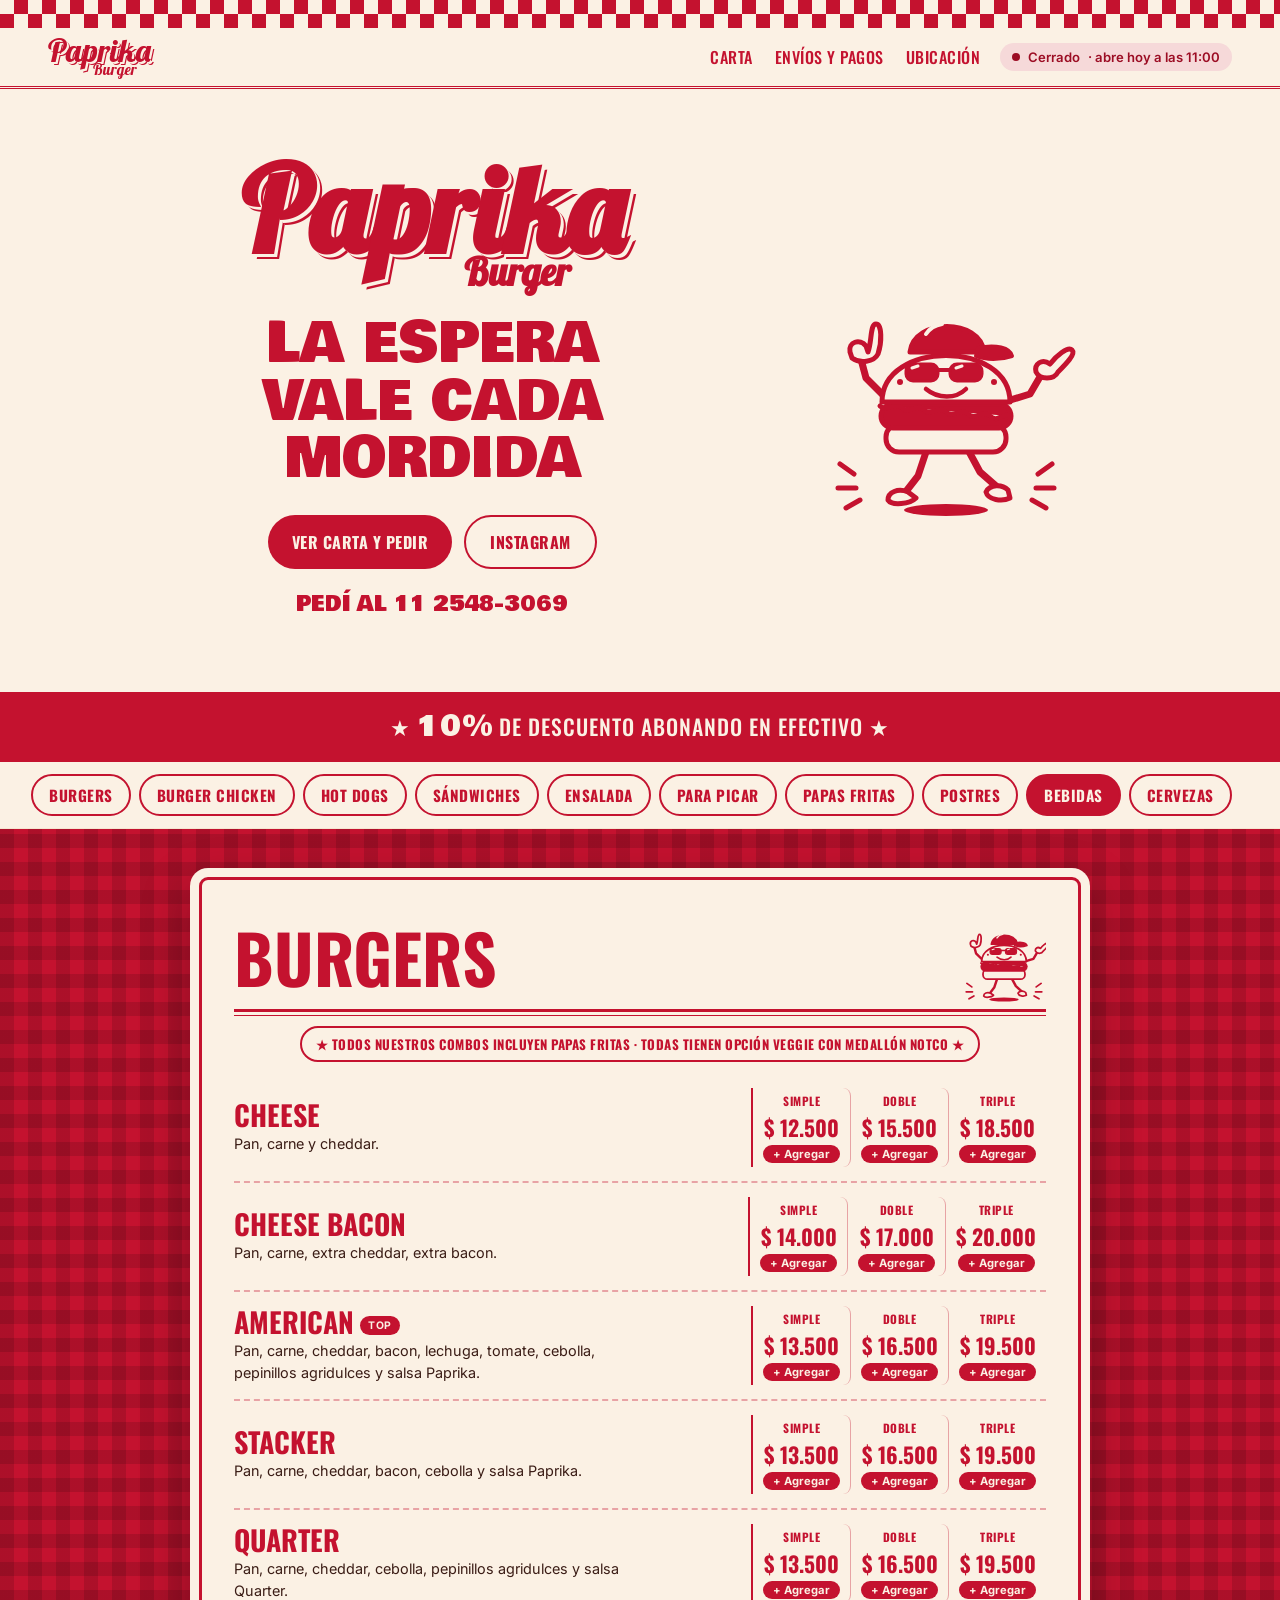
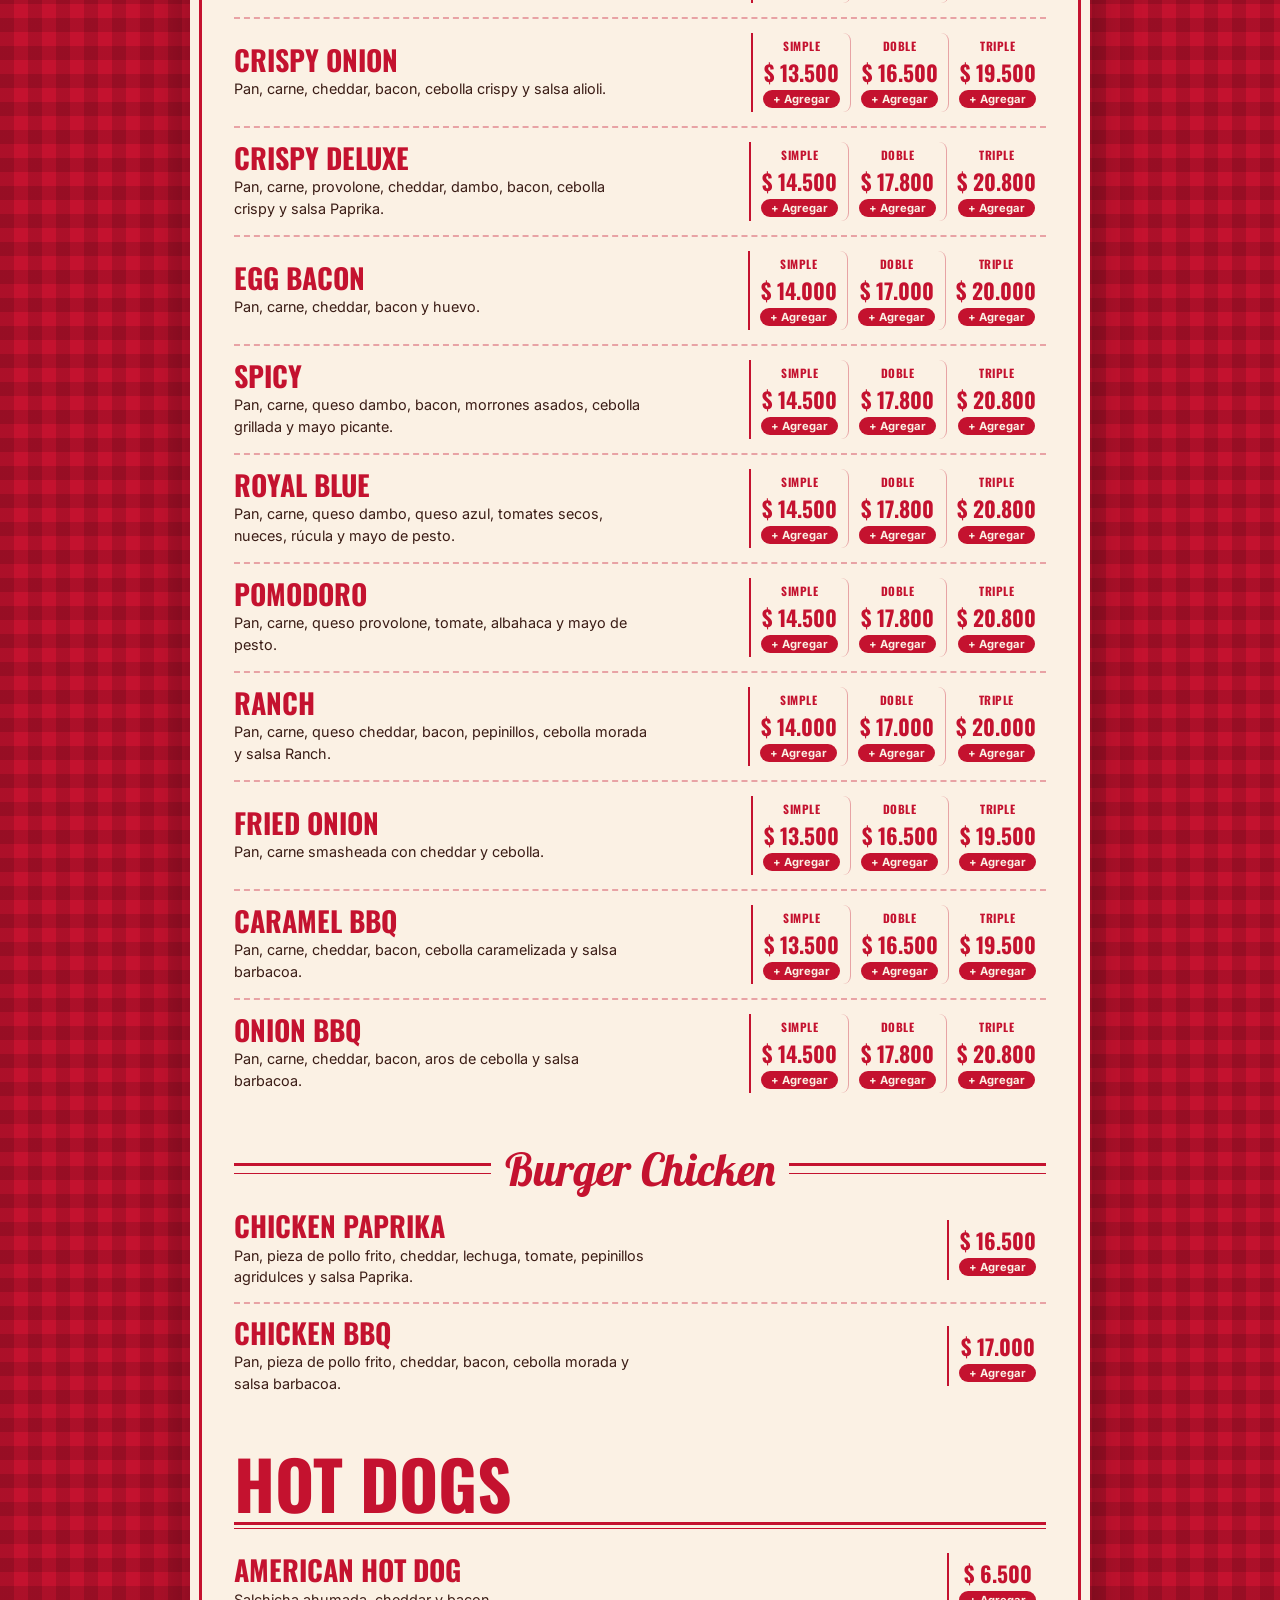
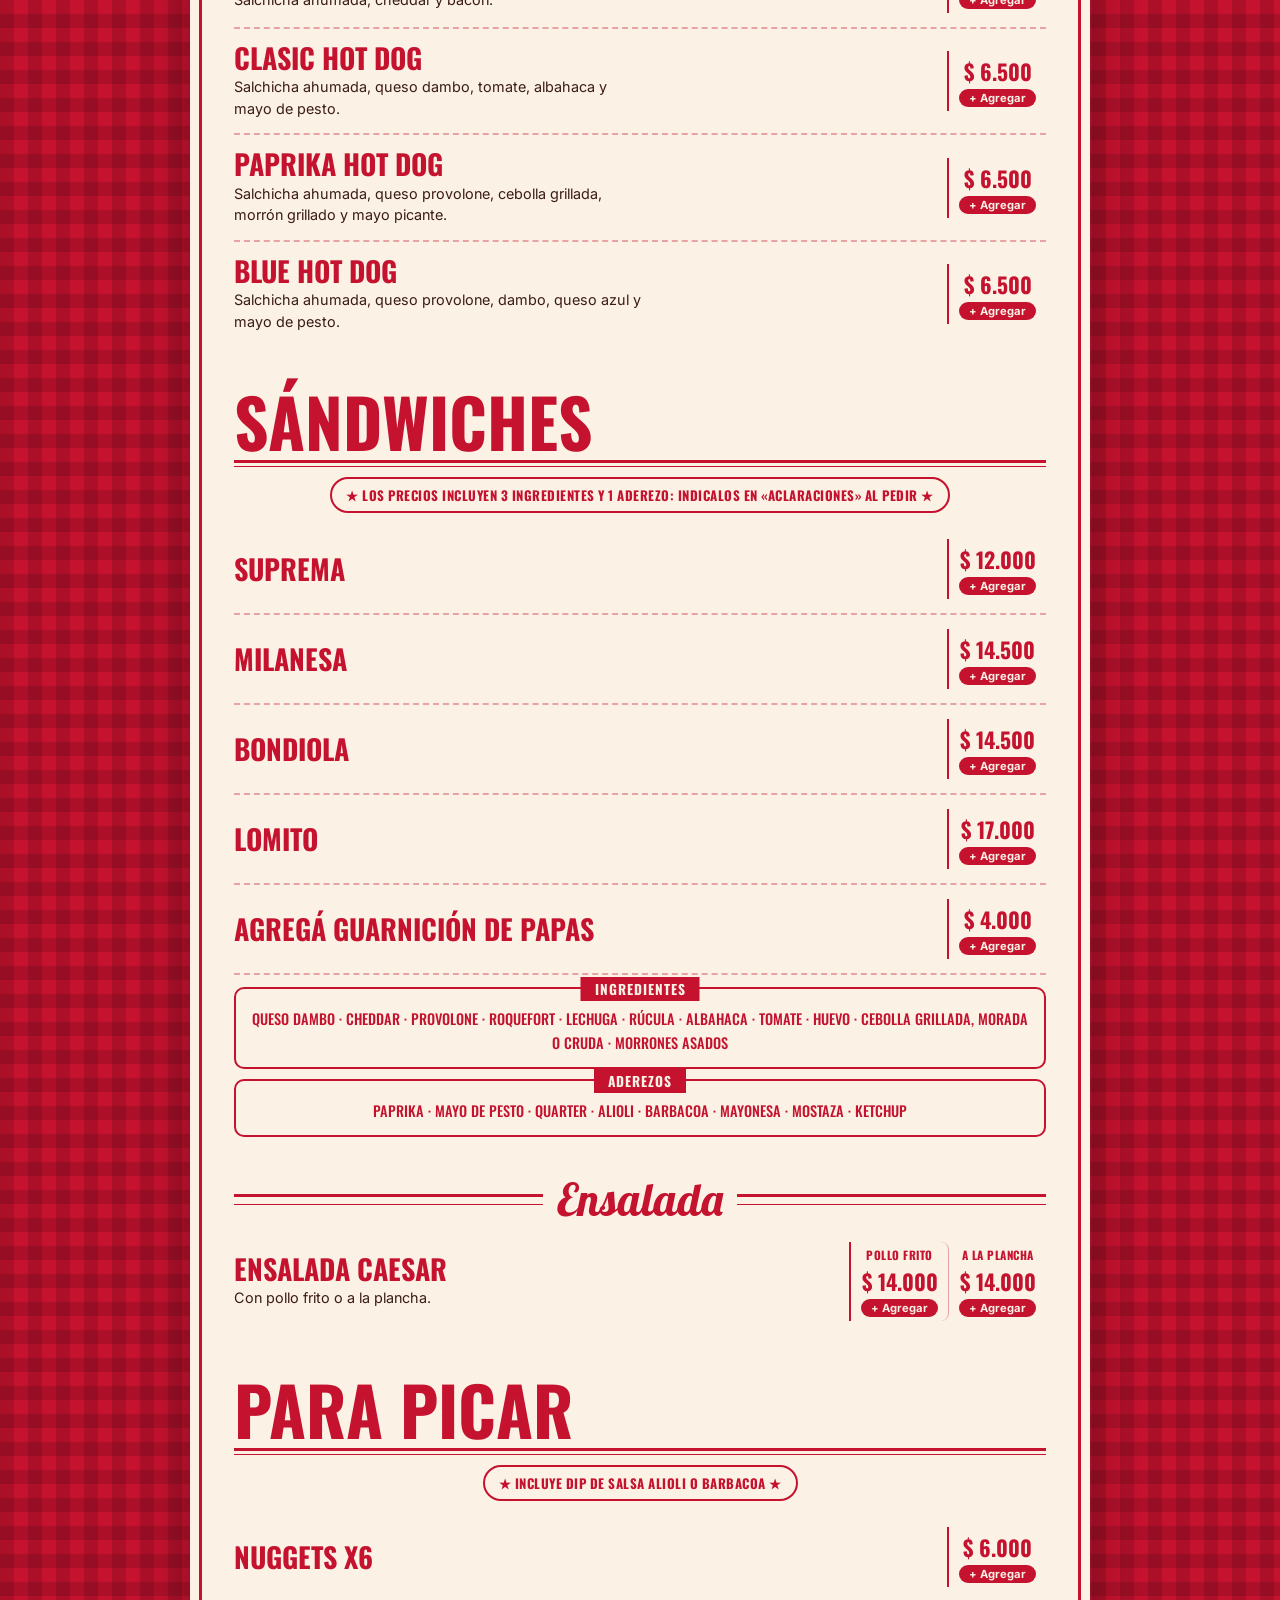
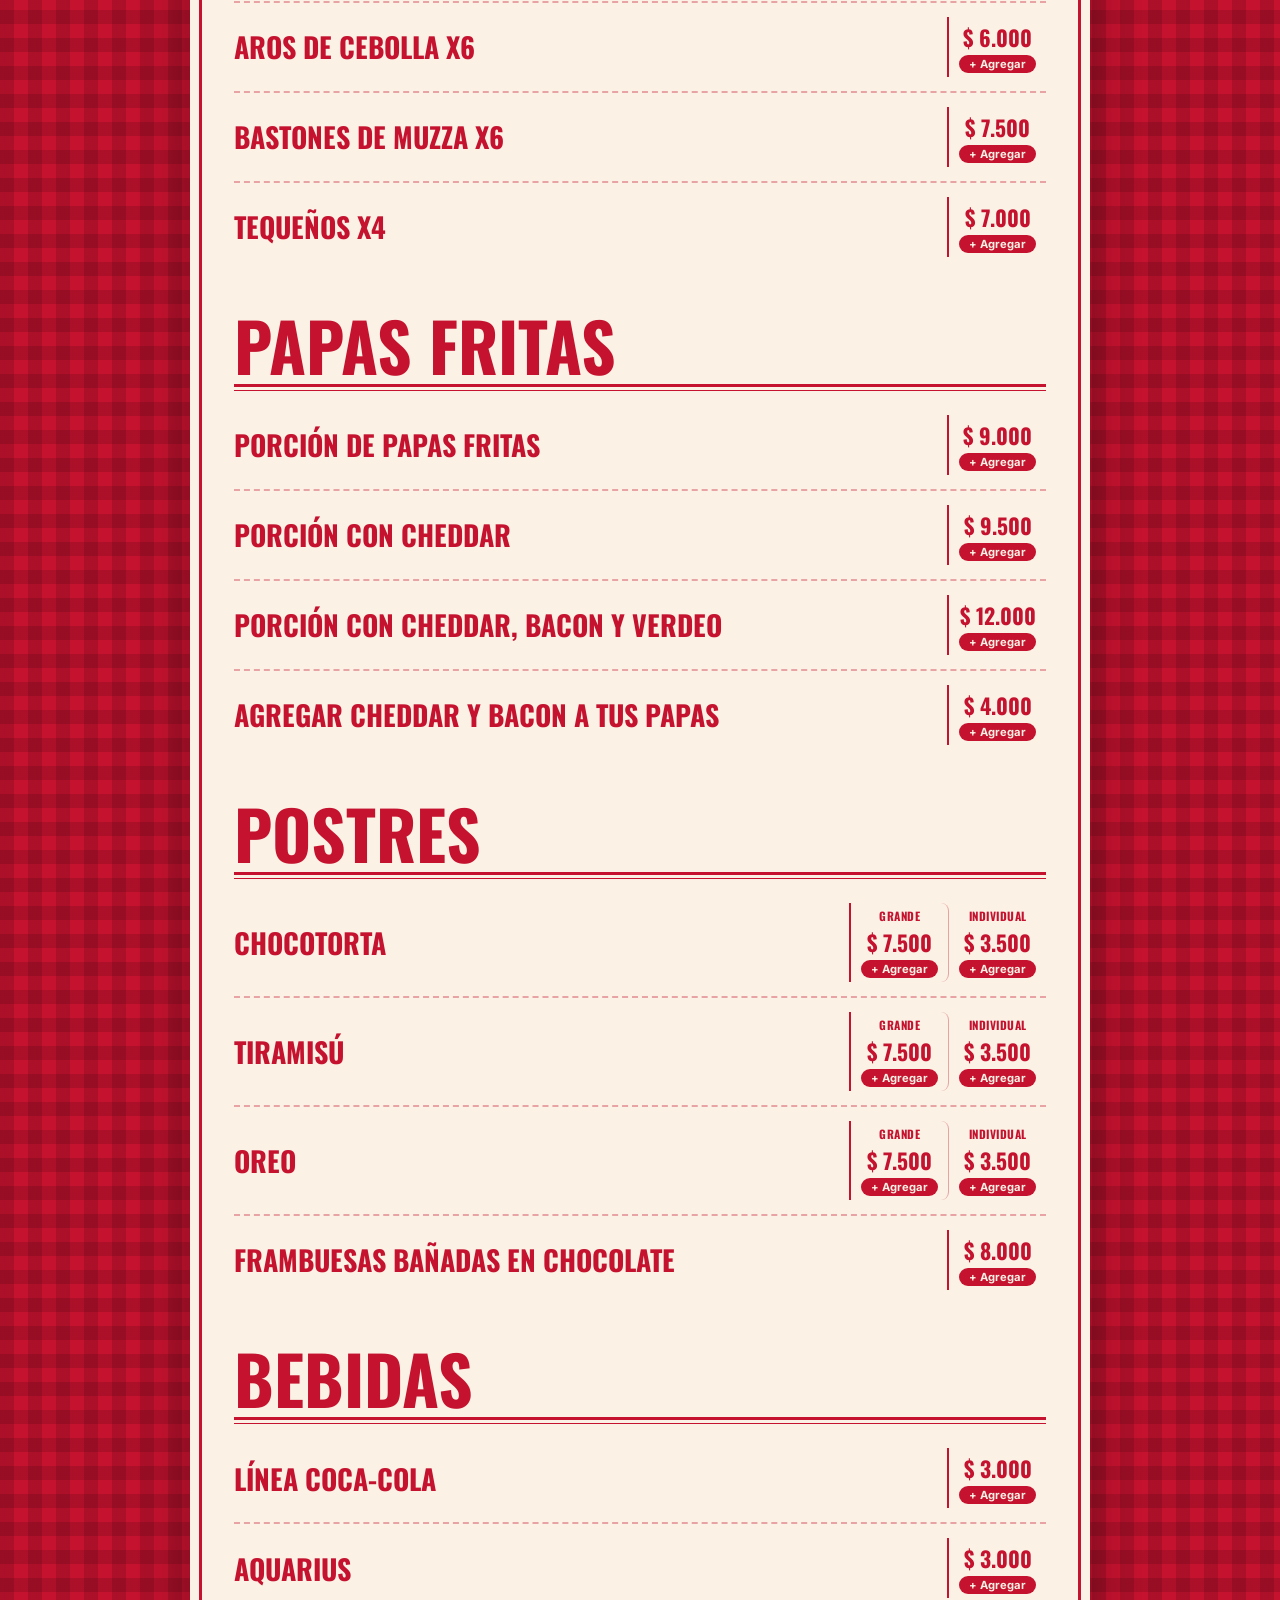
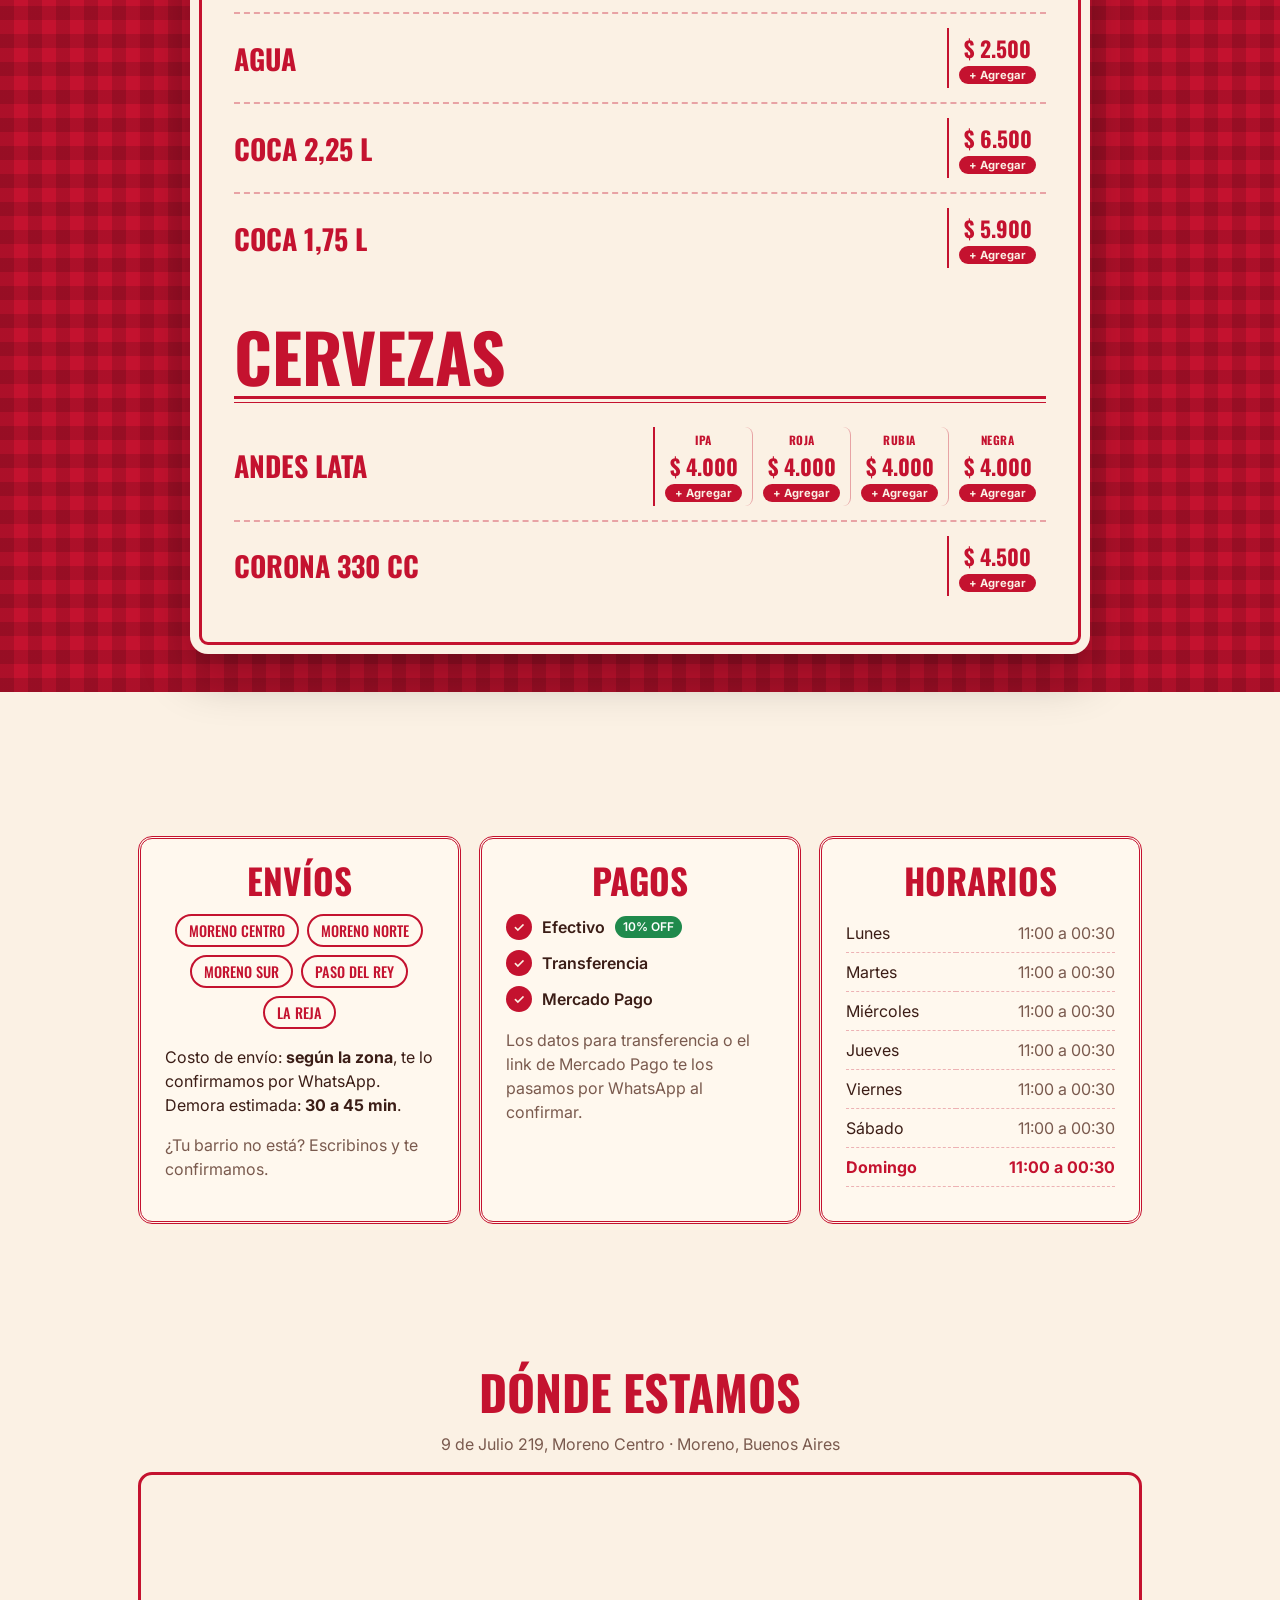
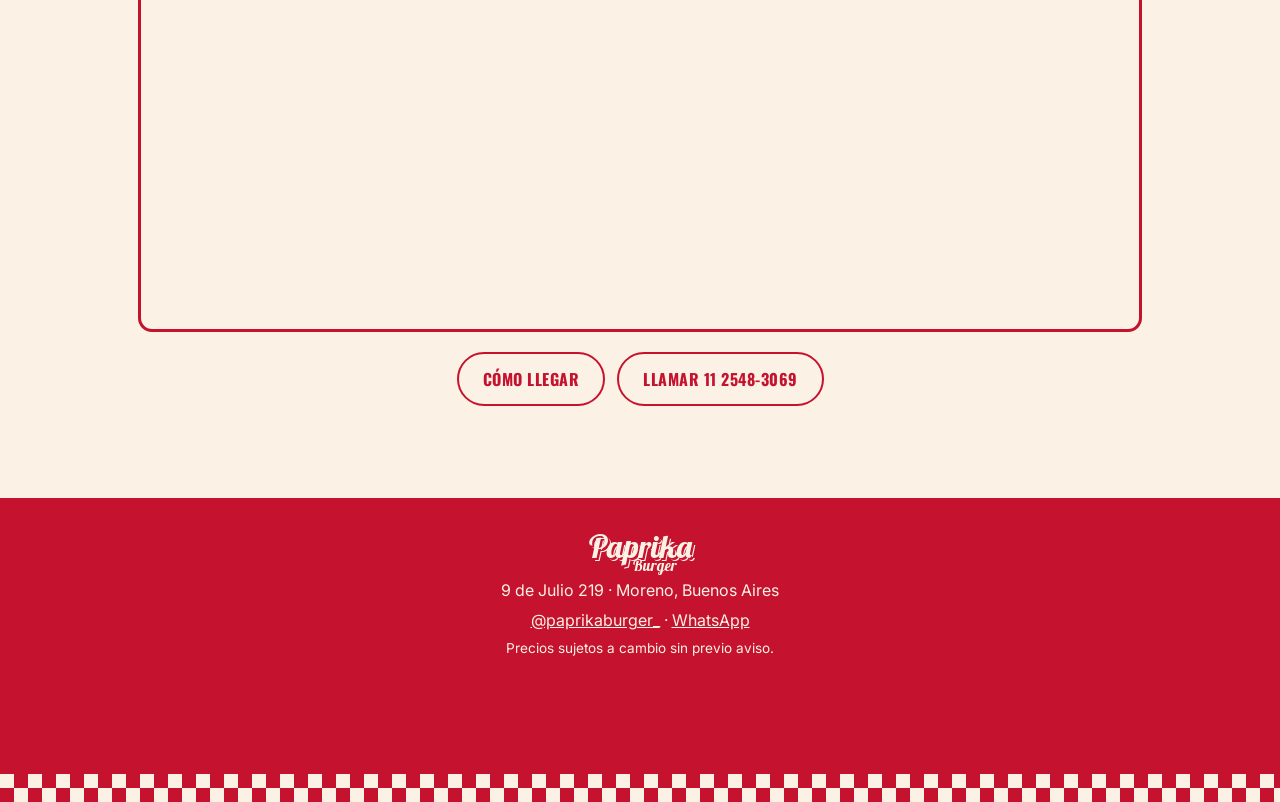
==== paprika-burger/index.html @ 0f2aa89c "Agregar web de Paprika Burger con carta, pedido por WhatsApp y SEO local Co-Authored-By: Claude Opus" ====
<!doctype html>
<html lang="es-AR">
<head>
  <meta charset="utf-8">
  <meta name="viewport" content="width=device-width, initial-scale=1">
  <title>Paprika Burger | Hamburguesería en Moreno · Delivery y Take Away</title>
  <meta name="description" content="Paprika Burger, hamburguesería en Moreno Centro (9 de Julio 219). Burgers simples, dobles y triples, hot dogs y sándwiches. Pedí online por WhatsApp con delivery. 10% off en efectivo.">
  <link rel="canonical" href="https://paprikaburger.com.ar/">
  <meta name="theme-color" content="#c4122f">
  <link rel="icon" href="favicon.svg" type="image/svg+xml">

  <meta name="geo.region" content="AR-B">
  <meta name="geo.placename" content="Moreno, Buenos Aires">

  <meta property="og:type" content="restaurant">
  <meta property="og:locale" content="es_AR">
  <meta property="og:title" content="Paprika Burger · Hamburguesería en Moreno">
  <meta property="og:description" content="La espera vale cada mordida. Pedí online y recibilo en tu casa.">
  <meta property="og:url" content="https://paprikaburger.com.ar/">
  <meta property="og:image" content="https://paprikaburger.com.ar/img/mascota.svg">

  <link rel="preconnect" href="https://fonts.googleapis.com">
  <link rel="preconnect" href="https://fonts.gstatic.com" crossorigin>
  <link href="https://fonts.googleapis.com/css2?family=Bowlby+One&family=Inter:wght@400;500;600;700&family=Lobster&family=Oswald:wght@500;700&display=swap" rel="stylesheet">
  <link rel="stylesheet" href="styles.css">
</head>
<body>
  <div class="checker" aria-hidden="true"></div>

  <header class="topbar">
    <a href="#inicio" class="logo logo-sm" aria-label="Paprika Burger, inicio">
      <span class="logo-main">Paprika</span><span class="logo-sub">Burger</span>
    </a>
    <nav class="nav" aria-label="Principal">
      <a href="#menu">Carta</a>
      <a href="#envios">Envíos y pagos</a>
      <a href="#ubicacion">Ubicación</a>
    </nav>
    <span class="status" id="status-top" role="status"></span>
  </header>

  <main>
    <section class="hero" id="inicio">
      <div class="hero-text">
        <h1 class="logo logo-xl"><span class="logo-main">Paprika</span><span class="logo-sub">Burger</span></h1>
        <p class="tagline">La espera<br>vale cada<br>mordida</p>
        <div class="hero-cta">
          <a href="#menu" class="btn btn-red">Ver carta y pedir</a>
          <a id="ig-hero" class="btn btn-line" target="_blank" rel="noopener">Instagram</a>
        </div>
        <p class="hero-phone">Pedí al <a id="tel-hero"></a></p>
      </div>
      <div class="hero-art">
        <img src="img/mascota.svg" alt="Mascota de Paprika Burger: una hamburguesa con gorra y anteojos de sol" width="240" height="260">
      </div>
    </section>

    <div class="promo" id="promo">
      <span>★</span> <strong id="promo-pct"></strong> de descuento abonando en efectivo <span>★</span>
    </div>

    <section class="section" id="menu" aria-labelledby="menu-title">
      <h2 id="menu-title" class="sr-only">Carta</h2>
      <div class="tabs" id="tabs" role="tablist"></div>
      <div class="board">
        <div id="menu-list"></div>
      </div>
    </section>

    <section class="section" id="galeria" aria-labelledby="galeria-title" hidden>
      <h2 id="galeria-title" class="title">Nuestras burgers</h2>
      <div class="gallery" id="gallery"></div>
    </section>

    <section class="section info-grid" id="envios" aria-labelledby="envios-title">
      <div class="card">
        <h2 id="envios-title" class="title">Envíos</h2>
        <ul class="chips" id="zonas"></ul>
        <p id="envio-costo"></p>
        <p class="muted">¿Tu barrio no está? Escribinos y te confirmamos.</p>
      </div>
      <div class="card">
        <h2 class="title">Pagos</h2>
        <ul class="pay" id="pagos"></ul>
        <p class="muted">Los datos para transferencia o el link de Mercado Pago te los pasamos por WhatsApp al confirmar.</p>
      </div>
      <div class="card">
        <h2 class="title">Horarios</h2>
        <table class="hours" id="horarios"></table>
      </div>
    </section>

    <section class="section" id="ubicacion" aria-labelledby="ubic-title">
      <h2 id="ubic-title" class="title">Dónde estamos</h2>
      <p class="muted center" id="direccion-texto"></p>
      <div class="map-wrap">
        <iframe id="mapa" title="Mapa de Paprika Burger" loading="lazy" referrerpolicy="no-referrer-when-downgrade"></iframe>
      </div>
      <div class="hero-cta center">
        <a id="como-llegar" class="btn btn-line" target="_blank" rel="noopener">Cómo llegar</a>
        <a id="llamar" class="btn btn-line"></a>
      </div>
    </section>
  </main>

  <footer class="footer">
    <div class="logo logo-sm"><span class="logo-main">Paprika</span><span class="logo-sub">Burger</span></div>
    <p id="footer-dir"></p>
    <p><a id="ig-footer" target="_blank" rel="noopener"></a> · <a id="wa-footer" target="_blank" rel="noopener">WhatsApp</a></p>
    <p class="small">Precios sujetos a cambio sin previo aviso.</p>
  </footer>
  <div class="checker" aria-hidden="true"></div>

  <!-- Botón flotante del carrito -->
  <button class="cart-fab" id="cart-fab" aria-controls="cart" aria-expanded="false" hidden>
    <span class="cart-count" id="cart-count">0</span>
    Ver pedido · <span id="cart-fab-total"></span>
  </button>

  <!-- Panel del carrito -->
  <div class="overlay" id="overlay" hidden></div>
  <aside class="cart" id="cart" aria-label="Tu pedido" aria-hidden="true">
    <div class="cart-head">
      <h2 class="title">Tu pedido</h2>
      <button class="icon-btn" id="cart-close" aria-label="Cerrar">✕</button>
    </div>
    <div class="cart-body">
      <ul class="cart-items" id="cart-items"></ul>
      <p class="muted empty" id="cart-empty">Todavía no agregaste nada.</p>

      <form id="checkout" class="checkout" novalidate>
        <fieldset class="seg">
          <legend>Entrega</legend>
          <label><input type="radio" name="entrega" value="envio" checked> Envío a domicilio</label>
          <label><input type="radio" name="entrega" value="retiro"> Retiro en el local</label>
        </fieldset>

        <label>Tu nombre
          <input name="nombre" autocomplete="name" required>
        </label>
        <label class="only-envio">Dirección
          <input name="direccion" autocomplete="street-address" placeholder="Calle, número, entre calles">
        </label>
        <label class="only-envio">Barrio
          <select name="barrio" id="barrio"></select>
        </label>
        <label>Forma de pago
          <select name="pago" id="pago"></select>
        </label>
        <label class="only-efectivo">¿Con cuánto abonás?
          <input name="vuelto" inputmode="numeric" placeholder="Ej: 20000">
        </label>
        <label>Aclaraciones
          <textarea name="notas" rows="3" placeholder="Ingredientes del sándwich, opción veggie NotCo, sin cebolla, etc."></textarea>
        </label>
      </form>
    </div>
    <div class="cart-foot">
      <div class="totals" id="totals"></div>
      <p class="warn" id="closed-warn" hidden>Ahora estamos cerrados: tomamos tu pedido para cuando abramos.</p>
      <button class="btn btn-wa" id="send" type="submit" form="checkout">Enviar pedido por WhatsApp</button>
    </div>
  </aside>

  <script src="data.js"></script>
  <script src="app.js"></script>
</body>
</html>
---- paprika-burger/styles.css ----
:root {
  --cream: #fbf1e4;
  --cream-2: #f5e6d1;
  --red: #c4122f;
  --red-dark: #9c0d24;
  --ink: #3b1d16;
  --muted: #7a5a4e;
  --green: #1f8a4c;
  --wa: #25d366;
  --radius: 14px;
}

* { box-sizing: border-box; }
html { scroll-behavior: smooth; scroll-padding-top: 130px; }
body {
  margin: 0;
  background: var(--cream);
  color: var(--ink);
  font: 16px/1.5 Inter, system-ui, -apple-system, Segoe UI, Roboto, sans-serif;
  -webkit-font-smoothing: antialiased;
}
img { max-width: 100%; display: block; }
a { color: inherit; }
.muted { color: var(--muted); }
.small { font-size: .85rem; }
.center { text-align: center; justify-content: center; }
.sr-only { position: absolute; width: 1px; height: 1px; overflow: hidden; clip: rect(0 0 0 0); white-space: nowrap; }

/* ---------- Marca ---------- */
.checker {
  height: 28px;
  background: repeating-conic-gradient(var(--red) 0 25%, var(--cream) 0 50%) 0 0 / 28px 28px;
}
.logo { display: inline-flex; flex-direction: column; align-items: center; text-decoration: none; line-height: .8; margin: 0; }
.logo-main {
  font-family: Lobster, cursive; color: var(--red);
  text-shadow: 3px 3px 0 var(--cream), 5px 5px 0 var(--red);
}
.logo-sub { font-family: Lobster, cursive; color: var(--red); align-self: flex-end; margin-right: 14%; }
.logo-sm .logo-main { font-size: 2rem; text-shadow: 2px 2px 0 var(--cream), 3px 3px 0 var(--red); }
.logo-sm .logo-sub { font-size: .95rem; }
.logo-xl .logo-main { font-size: clamp(4rem, 13vw, 7.5rem); }
.logo-xl .logo-sub { font-size: clamp(1.5rem, 4vw, 2.4rem); }

.title {
  font-family: Oswald, Impact, sans-serif; font-weight: 700; text-transform: uppercase;
  color: var(--red); font-size: clamp(2.2rem, 5vw, 3rem); line-height: 1; margin: 0 0 16px; text-align: center;
}

/* ---------- Topbar ---------- */
.topbar {
  position: sticky; top: 0; z-index: 30;
  display: flex; align-items: center; gap: 20px;
  padding: 10px clamp(16px, 4vw, 48px);
  background: rgba(251, 241, 228, .94); backdrop-filter: blur(8px);
  border-bottom: 3px double var(--red);
}
.nav { display: flex; gap: 22px; margin-left: auto; }
.nav a { text-decoration: none; font-family: Oswald, sans-serif; font-weight: 500; text-transform: uppercase; letter-spacing: .5px; color: var(--red); }
.nav a:hover { color: var(--red-dark); text-decoration: underline; }

.status {
  display: inline-flex; align-items: center; gap: 8px;
  padding: 6px 12px; border-radius: 999px; white-space: nowrap;
  font: 600 .82rem Inter, sans-serif; background: #f6d9d9; color: var(--red-dark);
}
.status::before { content: ""; width: 8px; height: 8px; border-radius: 50%; background: currentColor; }
.status.open { background: #d8f0df; color: var(--green); }
.status.open::before { animation: pulse 1.6s infinite; }
@keyframes pulse { 50% { opacity: .3; } }

@media (max-width: 760px) {
  .nav { display: none; }
  .status { margin-left: auto; }
  .status-extra { display: none; }
}

/* ---------- Hero ---------- */
.hero {
  display: grid; grid-template-columns: 1.2fr .8fr; align-items: center; gap: 24px;
  max-width: 1100px; margin: 0 auto;
  padding: clamp(32px, 6vw, 72px) clamp(16px, 4vw, 48px);
}
.hero-text { text-align: center; }
.tagline {
  font-family: "Bowlby One", Impact, sans-serif; color: var(--red); text-transform: uppercase;
  font-size: clamp(2rem, 6vw, 3.4rem); line-height: 1.05; margin: 28px 0;
}
.hero-cta { display: flex; flex-wrap: wrap; gap: 12px; justify-content: center; margin: 20px 0; }
.hero-phone { font-family: "Bowlby One", sans-serif; color: var(--red); text-transform: uppercase; font-size: 1.3rem; margin: 0; }
.hero-phone a { text-decoration: none; white-space: nowrap; }
.hero-art img { width: 100%; max-width: 340px; margin: auto; animation: bounce 2.4s ease-in-out infinite; }
@keyframes bounce { 50% { transform: translateY(-10px) rotate(-2deg); } }

@media (max-width: 760px) {
  .hero { grid-template-columns: 1fr; }
  .hero-art img { max-width: 200px; }
}

.promo {
  background: var(--red); color: var(--cream); text-align: center;
  font-family: Oswald, sans-serif; font-weight: 500; text-transform: uppercase; letter-spacing: 1px;
  font-size: clamp(1rem, 2.6vw, 1.35rem); padding: 14px 16px;
}
.promo strong { font-family: "Bowlby One", sans-serif; font-weight: 400; font-size: 1.3em; }

/* ---------- Botones ---------- */
.btn {
  display: inline-flex; align-items: center; justify-content: center; gap: 8px;
  padding: 13px 24px; border-radius: 999px; border: 0; cursor: pointer;
  font: 700 1rem Oswald, sans-serif; text-transform: uppercase; letter-spacing: .5px; text-decoration: none;
  transition: transform .15s, background .15s;
}
.btn:active { transform: scale(.97); }
.btn-red { background: var(--red); color: var(--cream); }
.btn-red:hover { background: var(--red-dark); }
.btn-line { background: transparent; color: var(--red); border: 2px solid var(--red); }
.btn-line:hover { background: var(--red); color: var(--cream); }
.btn-wa { background: var(--wa); color: #053d1d; width: 100%; }
.btn-wa:disabled { opacity: .5; cursor: not-allowed; }

/* ---------- Secciones ---------- */
.section { padding: clamp(36px, 6vw, 72px) clamp(16px, 4vw, 48px); max-width: 1100px; margin: 0 auto; }

/* ---------- Carta ---------- */
#menu { padding-top: 0; max-width: none; padding-left: 0; padding-right: 0; }
.tabs {
  position: sticky; top: 58px; z-index: 20;
  display: flex; gap: 8px; overflow-x: auto; padding: 12px clamp(16px, 4vw, 48px);
  background: var(--cream); border-bottom: 1px solid var(--cream-2); scrollbar-width: none;
}
.tabs::-webkit-scrollbar { display: none; }
.tab {
  flex: none; padding: 8px 16px; border-radius: 999px; border: 2px solid var(--red);
  background: transparent; color: var(--red); cursor: pointer;
  font: 700 .95rem Oswald, sans-serif; text-transform: uppercase; letter-spacing: .5px;
}
.tab[aria-selected="true"] { background: var(--red); color: var(--cream); }

/* Tablero con fondo a cuadros como las historias de Instagram */
.board {
  padding: clamp(14px, 3vw, 40px);
  background:
    repeating-linear-gradient(0deg, rgba(0, 0, 0, .12) 0 14px, transparent 14px 28px),
    repeating-linear-gradient(90deg, rgba(0, 0, 0, .12) 0 14px, transparent 14px 28px),
    var(--red);
}
#menu-list {
  max-width: 900px; margin: 0 auto; background: var(--cream);
  border-radius: 18px; padding: clamp(18px, 4vw, 44px);
  outline: 3px solid var(--red); outline-offset: -12px;
  box-shadow: 0 20px 50px rgba(0, 0, 0, .3);
}

.cat { margin-bottom: 40px; }
.cat:last-child { margin-bottom: 0; }
.cat-head { display: flex; align-items: center; gap: 14px; margin-bottom: 6px; }
.cat-head h3 {
  margin: 0; font-family: Oswald, Impact, sans-serif; font-weight: 700; text-transform: uppercase;
  color: var(--red); font-size: clamp(2.6rem, 8vw, 4.2rem); line-height: 1;
}
.cat-head img { width: 84px; margin-left: auto; }
.cat-head::after { content: none; }
.rule { height: 7px; border-top: 3px solid var(--red); border-bottom: 1.5px solid var(--red); margin-bottom: 10px; }

.cat.script .cat-head { justify-content: center; }
.cat.script .cat-head h3 {
  font-family: Lobster, cursive; font-weight: 400; text-transform: none; font-size: clamp(2rem, 6vw, 2.8rem);
  display: flex; align-items: center; gap: 14px; width: 100%;
}
.cat.script .cat-head h3::before, .cat.script .cat-head h3::after {
  content: ""; flex: 1; height: 7px; border-top: 3px solid var(--red); border-bottom: 1.5px solid var(--red);
}
.cat.script .rule { display: none; }

.cat-note {
  text-align: center; font: 700 .82rem Oswald, sans-serif; text-transform: uppercase; letter-spacing: .5px;
  color: var(--red); border: 2px solid var(--red); border-radius: 999px; padding: 6px 14px; margin: 6px auto 12px; width: fit-content; max-width: 100%;
}
.cat-info { display: grid; gap: 10px; margin: 12px 0 4px; }
.cat-info div { border: 2px solid var(--red); border-radius: 10px; padding: 18px 14px 12px; text-align: center; position: relative; }
.cat-info b {
  position: absolute; top: -12px; left: 50%; transform: translateX(-50%);
  background: var(--red); color: var(--cream); padding: 2px 14px; white-space: nowrap;
  font: 700 .85rem Oswald, sans-serif; text-transform: uppercase; letter-spacing: 1px;
}
.cat-info span { font: 500 .9rem Oswald, sans-serif; text-transform: uppercase; color: var(--red); }

.row {
  display: grid; grid-template-columns: 1fr auto; gap: 8px 18px; align-items: center;
  padding: 14px 0; border-bottom: 2px dashed rgba(196, 18, 47, .35);
}
.row:last-child { border-bottom: 0; }
.row-photo { grid-row: span 2; width: 76px; height: 76px; border-radius: 12px; object-fit: cover; }
.row.has-photo { grid-template-columns: auto 1fr auto; }
.row h4 {
  margin: 0; font-family: Oswald, Impact, sans-serif; font-weight: 700; text-transform: uppercase;
  color: var(--red); font-size: clamp(1.35rem, 3.6vw, 1.75rem); line-height: 1.05;
}
.row h4 .tag { font: 700 .65rem Inter, sans-serif; background: var(--red); color: var(--cream); padding: 3px 8px; border-radius: 999px; vertical-align: middle; margin-left: 6px; letter-spacing: .5px; }
.row p { margin: 4px 0 0; font-size: .9rem; color: var(--ink); max-width: 46ch; }
.prices { display: flex; border-left: 2px solid var(--red); }
.price {
  display: flex; flex-direction: column; align-items: center; gap: 2px; min-width: 92px;
  padding: 4px 10px; border: 0; border-right: 1.5px solid rgba(196, 18, 47, .35); background: none; cursor: pointer;
  color: var(--red); position: relative; border-radius: 8px; transition: background .15s;
}
.price:last-child { border-right: 0; }
.price:hover { background: rgba(196, 18, 47, .08); }
.price small { font: 700 .72rem Oswald, sans-serif; text-transform: uppercase; letter-spacing: .5px; }
.price strong { font: 700 1.35rem Oswald, sans-serif; }
.price .add { font: 700 .7rem Inter, sans-serif; background: var(--red); color: var(--cream); border-radius: 999px; padding: 2px 10px; }
.price .in { position: absolute; top: -6px; right: 2px; background: var(--green); color: #fff; font: 700 .72rem Inter, sans-serif; min-width: 20px; height: 20px; border-radius: 999px; display: grid; place-items: center; padding: 0 5px; }

@media (max-width: 620px) {
  .row, .row.has-photo { grid-template-columns: 1fr; }
  .row-photo { display: none; }
  .prices { border-left: 0; border-top: 1.5px solid rgba(196, 18, 47, .35); padding-top: 8px; }
  .price { flex: 1; min-width: 0; }
  .cat-head img { width: 64px; }
}

/* ---------- Galería ---------- */
.gallery { display: grid; grid-template-columns: repeat(auto-fill, minmax(220px, 1fr)); gap: 12px; }
.gallery img { width: 100%; aspect-ratio: 1; object-fit: cover; border-radius: var(--radius); border: 3px solid var(--red); }

/* ---------- Info ---------- */
.info-grid { display: grid; grid-template-columns: repeat(auto-fit, minmax(280px, 1fr)); gap: 18px; }
.card { background: #fff8ee; border: 3px double var(--red); border-radius: var(--radius); padding: 24px; }
.card .title { font-size: 2.2rem; }
.chips { list-style: none; padding: 0; margin: 0 0 14px; display: flex; flex-wrap: wrap; gap: 8px; justify-content: center; }
.chips li { border: 2px solid var(--red); color: var(--red); padding: 4px 12px; border-radius: 999px; font: 500 .9rem Oswald, sans-serif; text-transform: uppercase; }
.pay { list-style: none; padding: 0; margin: 0 0 14px; display: grid; gap: 10px; }
.pay li { display: flex; align-items: center; gap: 10px; font-weight: 600; }
.pay li::before { content: "✓"; display: grid; place-items: center; width: 26px; height: 26px; border-radius: 50%; background: var(--red); color: var(--cream); font-size: .85rem; flex: none; }
.pay em { font-style: normal; font-size: .75rem; background: var(--green); color: #fff; padding: 2px 8px; border-radius: 999px; }
.hours { width: 100%; border-collapse: collapse; }
.hours td { padding: 7px 0; border-bottom: 1.5px dashed rgba(196, 18, 47, .3); }
.hours td:last-child { text-align: right; color: var(--muted); }
.hours tr.today td { color: var(--red); font-weight: 700; }

.map-wrap { border-radius: var(--radius); overflow: hidden; border: 3px solid var(--red); height: clamp(300px, 42vw, 460px); margin-top: 12px; }
.map-wrap iframe { width: 100%; height: 100%; border: 0; }

/* ---------- Footer ---------- */
.footer { text-align: center; padding: 36px 16px 110px; background: var(--red); color: var(--cream); }
.footer .logo-main { color: var(--cream); text-shadow: 2px 2px 0 var(--red), 3px 3px 0 var(--cream); }
.footer .logo-sub { color: var(--cream); }
.footer p { margin: 6px 0; }

/* ---------- Carrito ---------- */
.cart-fab {
  position: fixed; left: 50%; bottom: 18px; transform: translateX(-50%); z-index: 40;
  display: flex; align-items: center; justify-content: center; gap: 10px;
  width: min(420px, calc(100% - 32px)); padding: 14px 24px; border: 3px solid var(--cream); border-radius: 999px; cursor: pointer;
  background: var(--red); color: var(--cream); font: 700 1.05rem Oswald, sans-serif; text-transform: uppercase; letter-spacing: .5px;
  box-shadow: 0 10px 30px rgba(0, 0, 0, .3);
}
.cart-count { background: var(--cream); color: var(--red); border-radius: 999px; min-width: 26px; height: 26px; display: grid; place-items: center; font-size: .85rem; }

.overlay { position: fixed; inset: 0; background: rgba(40, 10, 5, .55); z-index: 50; }
.cart {
  position: fixed; top: 0; right: 0; bottom: 0; z-index: 60;
  width: min(440px, 100%); display: flex; flex-direction: column;
  background: var(--cream); border-left: 4px solid var(--red);
  transform: translateX(100%); visibility: hidden; transition: transform .3s ease, visibility .3s;
}
.cart.open { transform: none; visibility: visible; }
.cart-head { display: flex; align-items: center; justify-content: space-between; padding: 16px 20px; border-bottom: 3px double var(--red); }
.cart-head .title { margin: 0; font-size: 2rem; }
.icon-btn { background: var(--red); color: var(--cream); border: 0; width: 38px; height: 38px; border-radius: 50%; cursor: pointer; font-size: 1rem; }
.cart-body { flex: 1; overflow-y: auto; padding: 12px 20px; }
.cart-items { list-style: none; margin: 0; padding: 0; }
.cart-items li { display: flex; align-items: center; gap: 12px; padding: 10px 0; border-bottom: 1.5px dashed rgba(196, 18, 47, .3); }
.ci-name { flex: 1; font-weight: 600; }
.ci-name small { display: block; color: var(--muted); font-weight: 400; }
.qty { display: inline-flex; align-items: center; gap: 4px; }
.qty button { width: 32px; height: 32px; border-radius: 50%; border: 2px solid var(--red); background: var(--cream); color: var(--red); font-size: 1.1rem; cursor: pointer; line-height: 1; }
.qty button.plus { background: var(--red); color: var(--cream); }
.qty span { min-width: 22px; text-align: center; font-weight: 700; }
.empty { text-align: center; padding: 20px 0; }

.checkout { display: grid; gap: 12px; margin-top: 16px; }
.checkout label { display: grid; gap: 6px; font-size: .88rem; font-weight: 600; color: var(--muted); }
.checkout input, .checkout select, .checkout textarea {
  width: 100%; padding: 11px 12px; border-radius: 10px; border: 2px solid var(--cream-2);
  background: #fff; color: var(--ink); font: 1rem Inter, sans-serif;
}
.checkout input:focus, .checkout select:focus, .checkout textarea:focus { outline: none; border-color: var(--red); }
.checkout .invalid { border-color: var(--red); background: #fdeaea; }
.seg { border: 0; padding: 0; margin: 0; display: grid; grid-template-columns: 1fr 1fr; gap: 8px; }
.seg legend { font-size: .88rem; font-weight: 600; color: var(--muted); margin-bottom: 6px; }
.seg label { display: flex; align-items: center; gap: 8px; padding: 11px; border: 2px solid var(--cream-2); border-radius: 10px; color: var(--ink); cursor: pointer; background: #fff; }
.seg label:has(input:checked) { border-color: var(--red); }
.seg input { accent-color: var(--red); width: auto; margin: 0; }

.cart-foot { padding: 14px 20px 20px; border-top: 3px double var(--red); }
.totals div { display: flex; justify-content: space-between; margin-bottom: 4px; color: var(--muted); }
.totals .desc { color: var(--green); font-weight: 600; }
.totals .total { color: var(--red); font: 700 1.4rem Oswald, sans-serif; margin: 8px 0 12px; }
.warn { background: #f6d9d9; color: var(--red-dark); padding: 10px 12px; border-radius: 10px; font-size: .9rem; margin: 0 0 12px; }

[hidden] { display: none !important; }

@media (prefers-reduced-motion: reduce) {
  * { animation: none !important; transition: none !important; scroll-behavior: auto !important; }
}
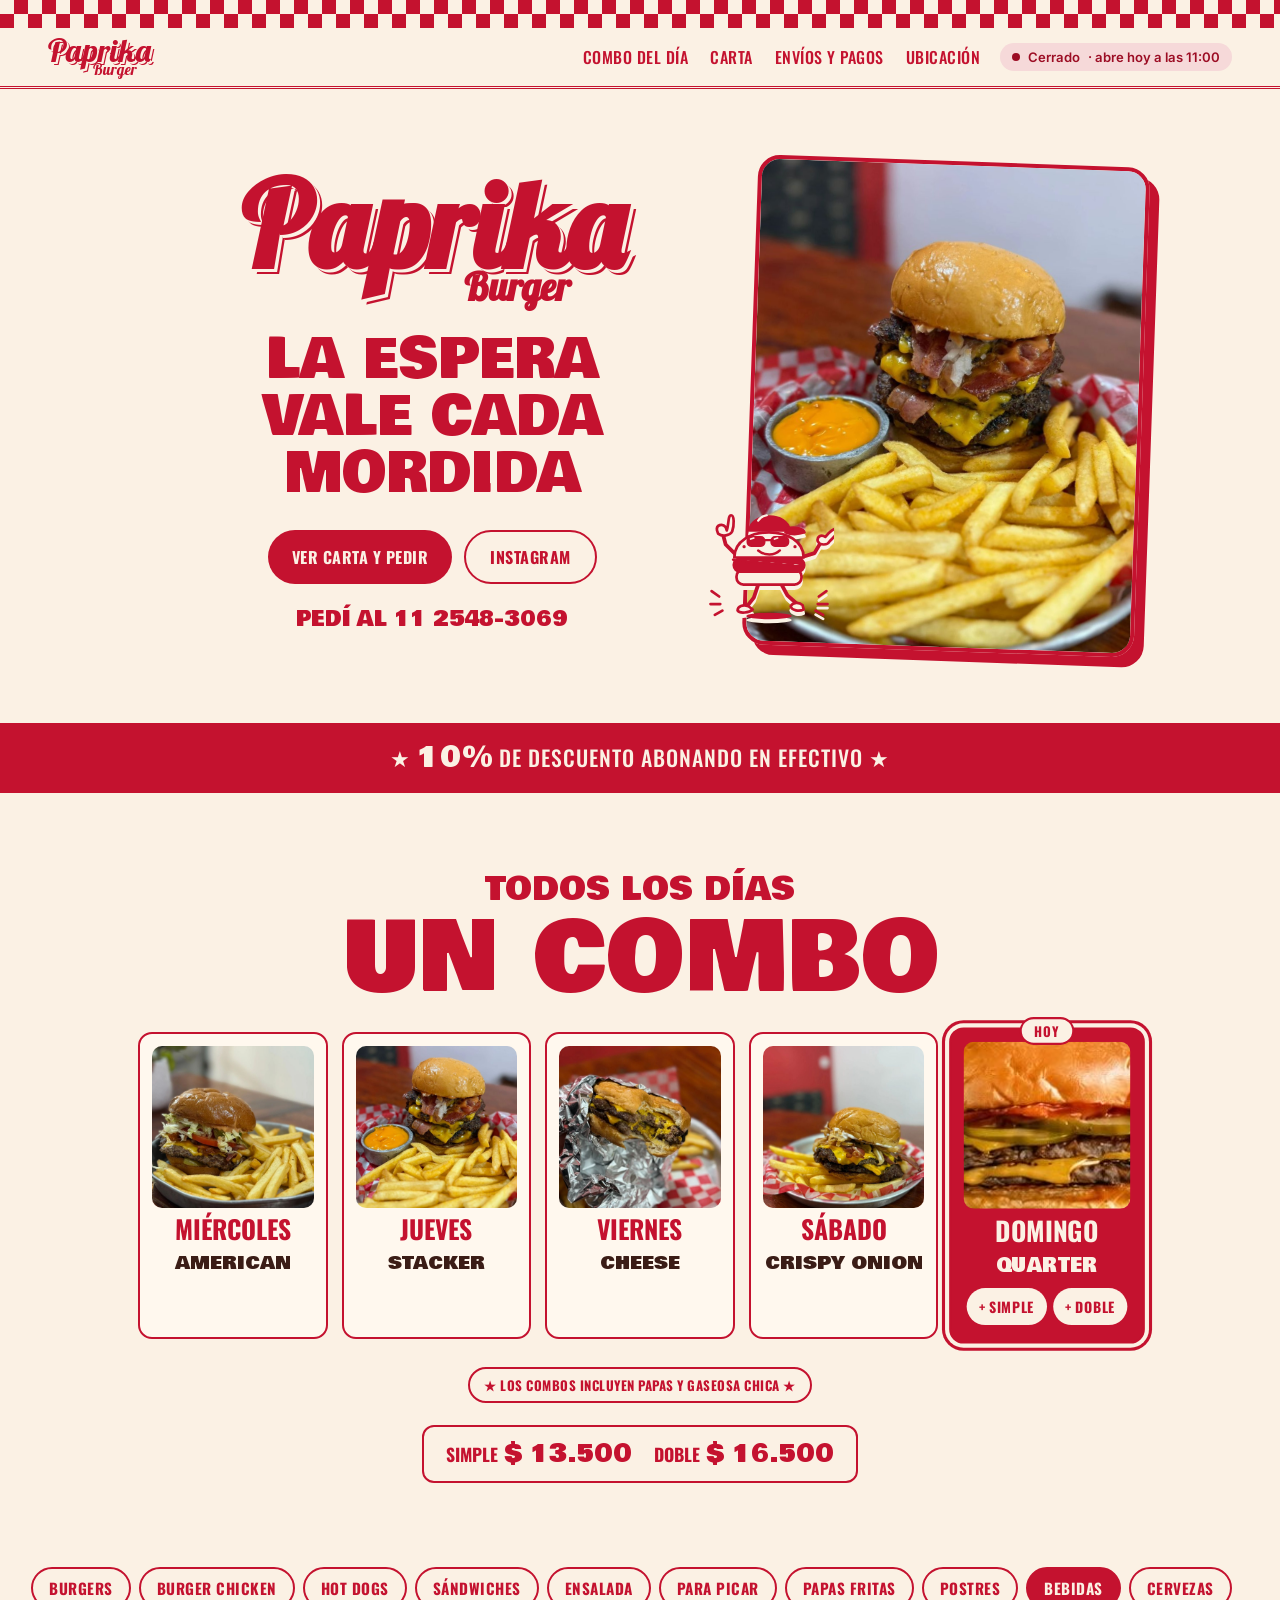
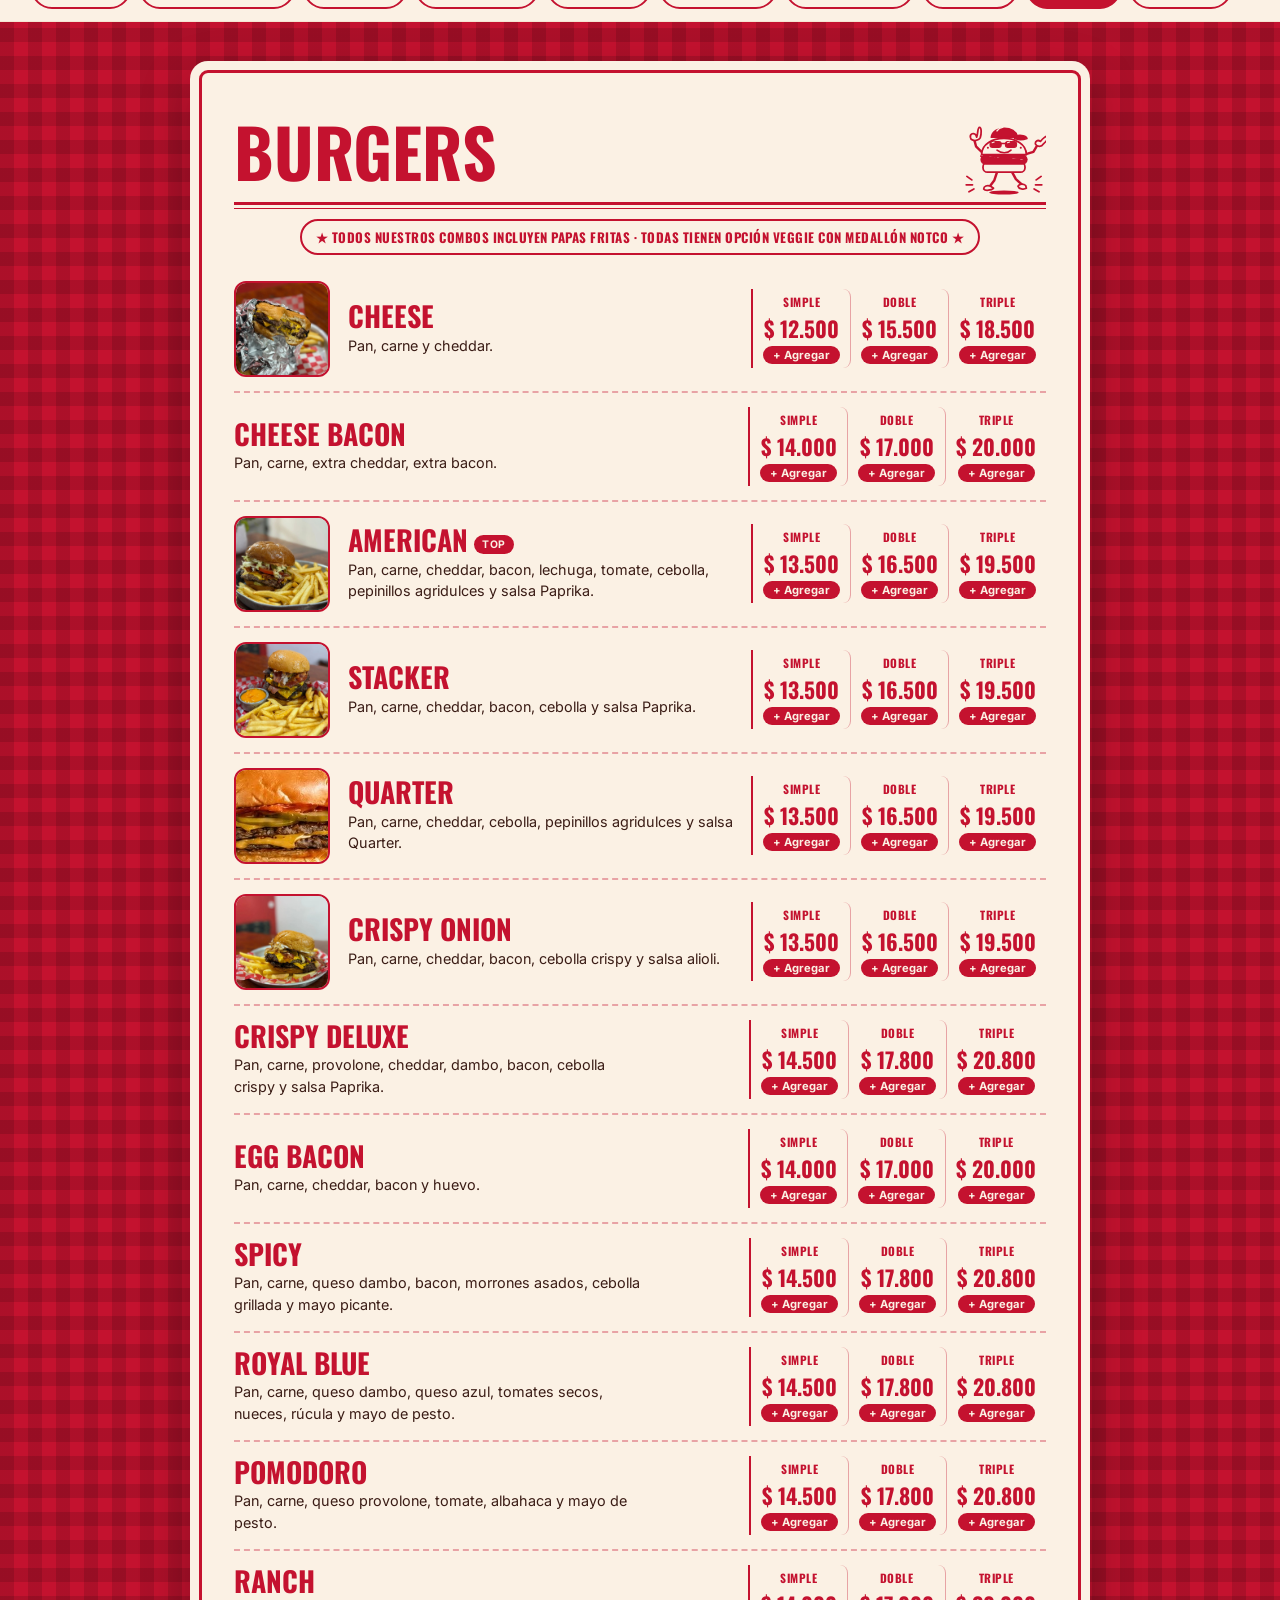
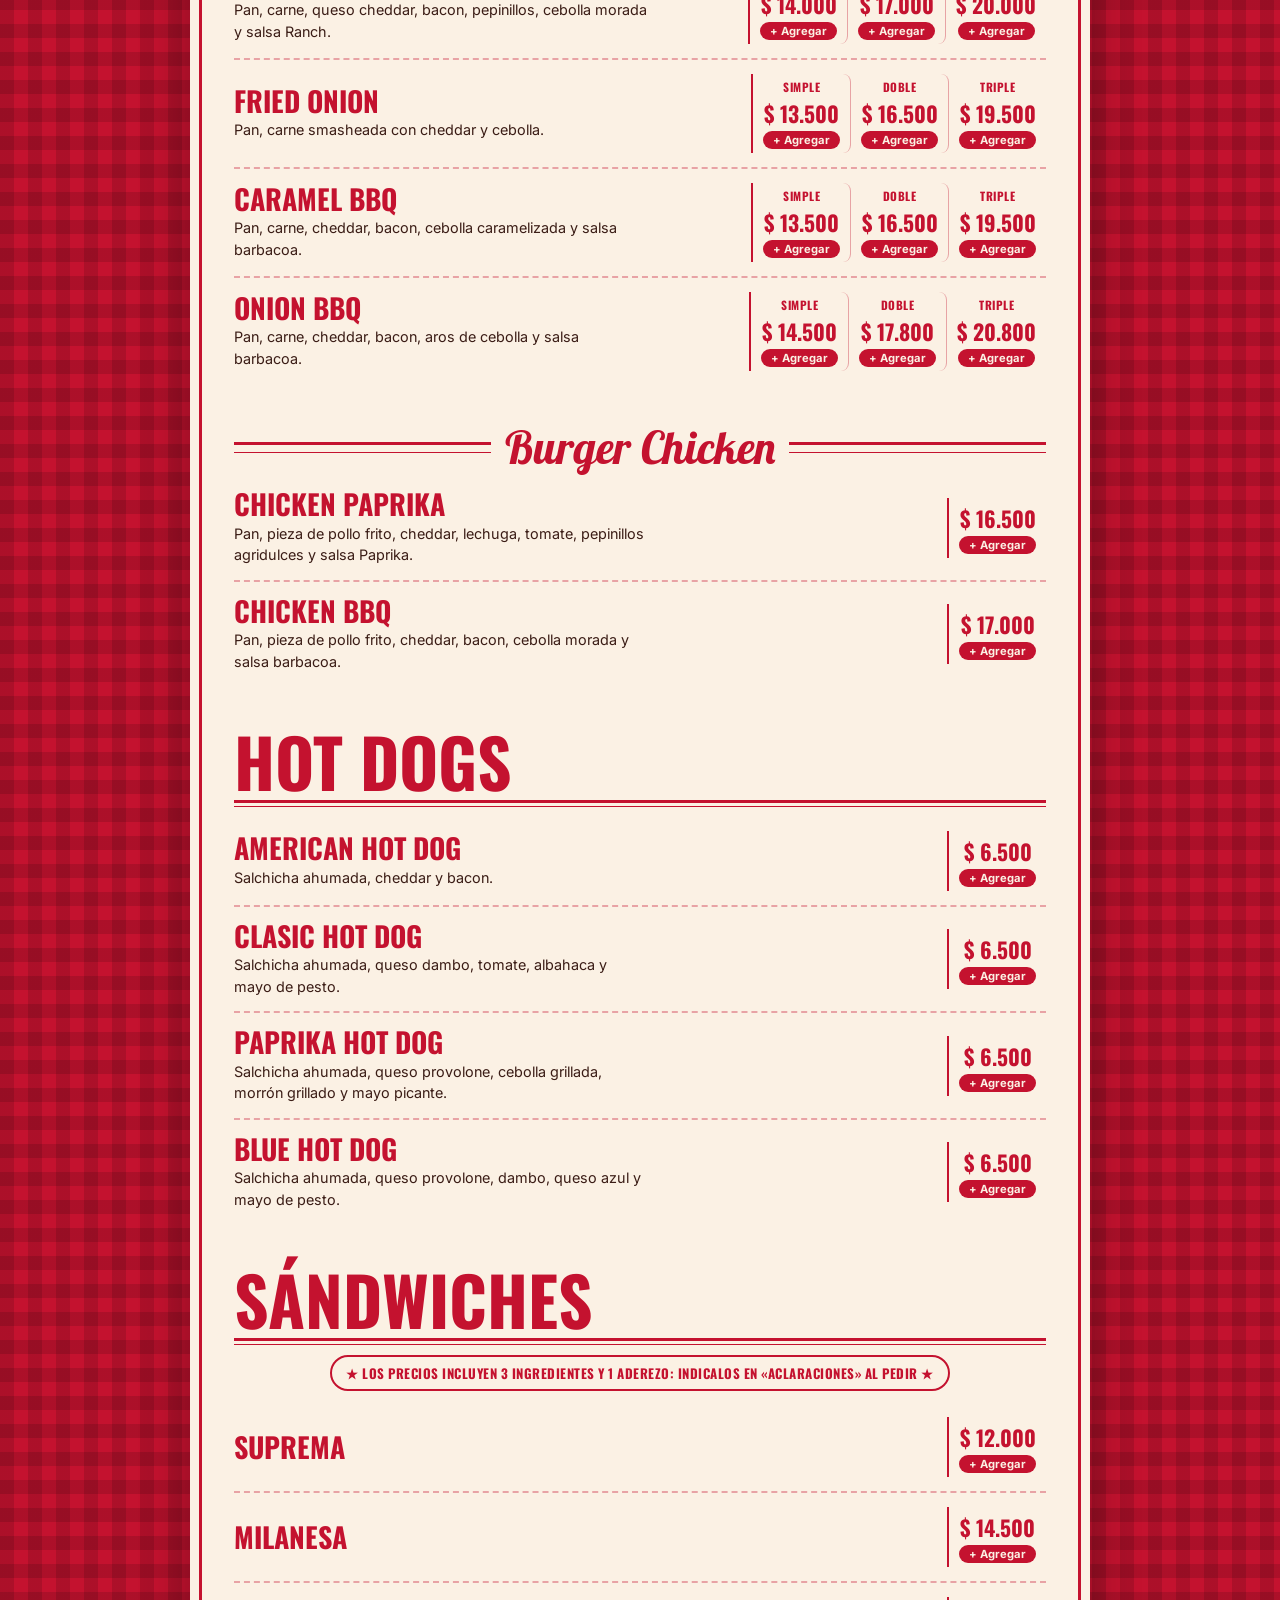
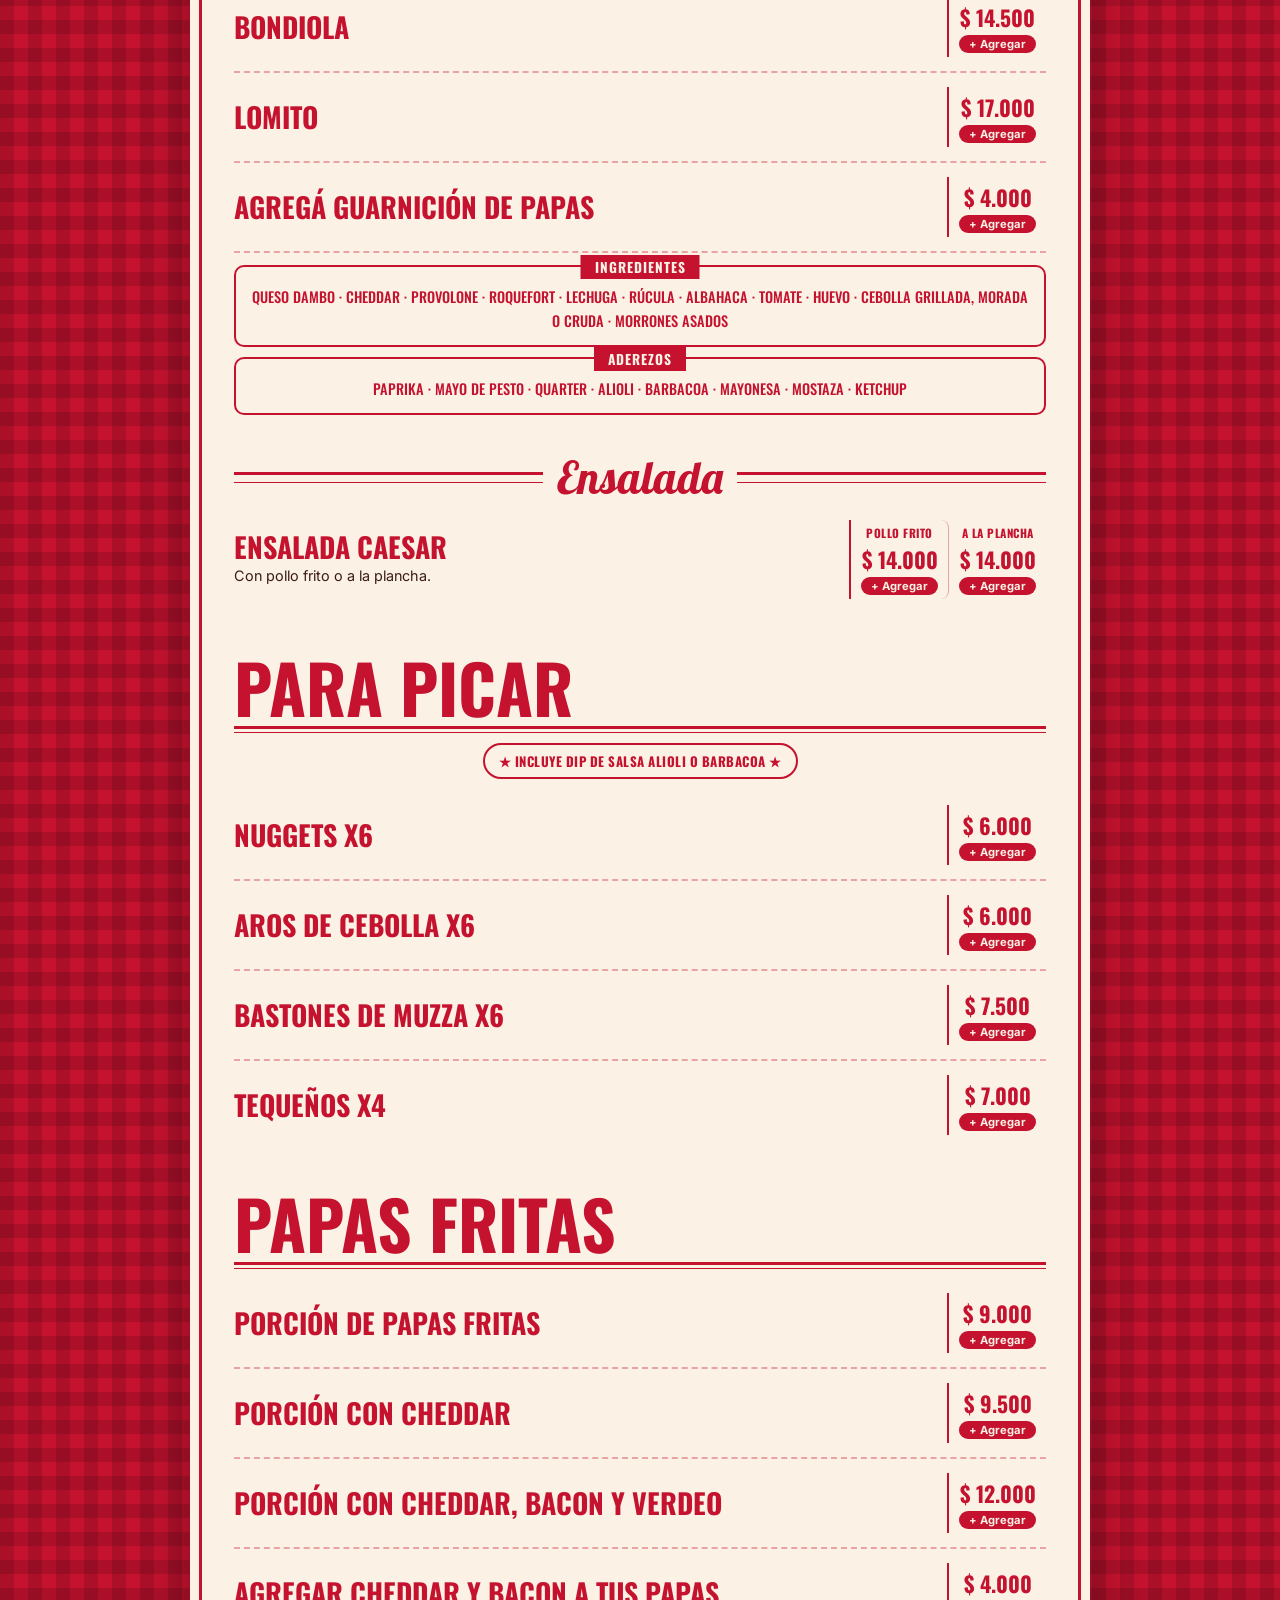
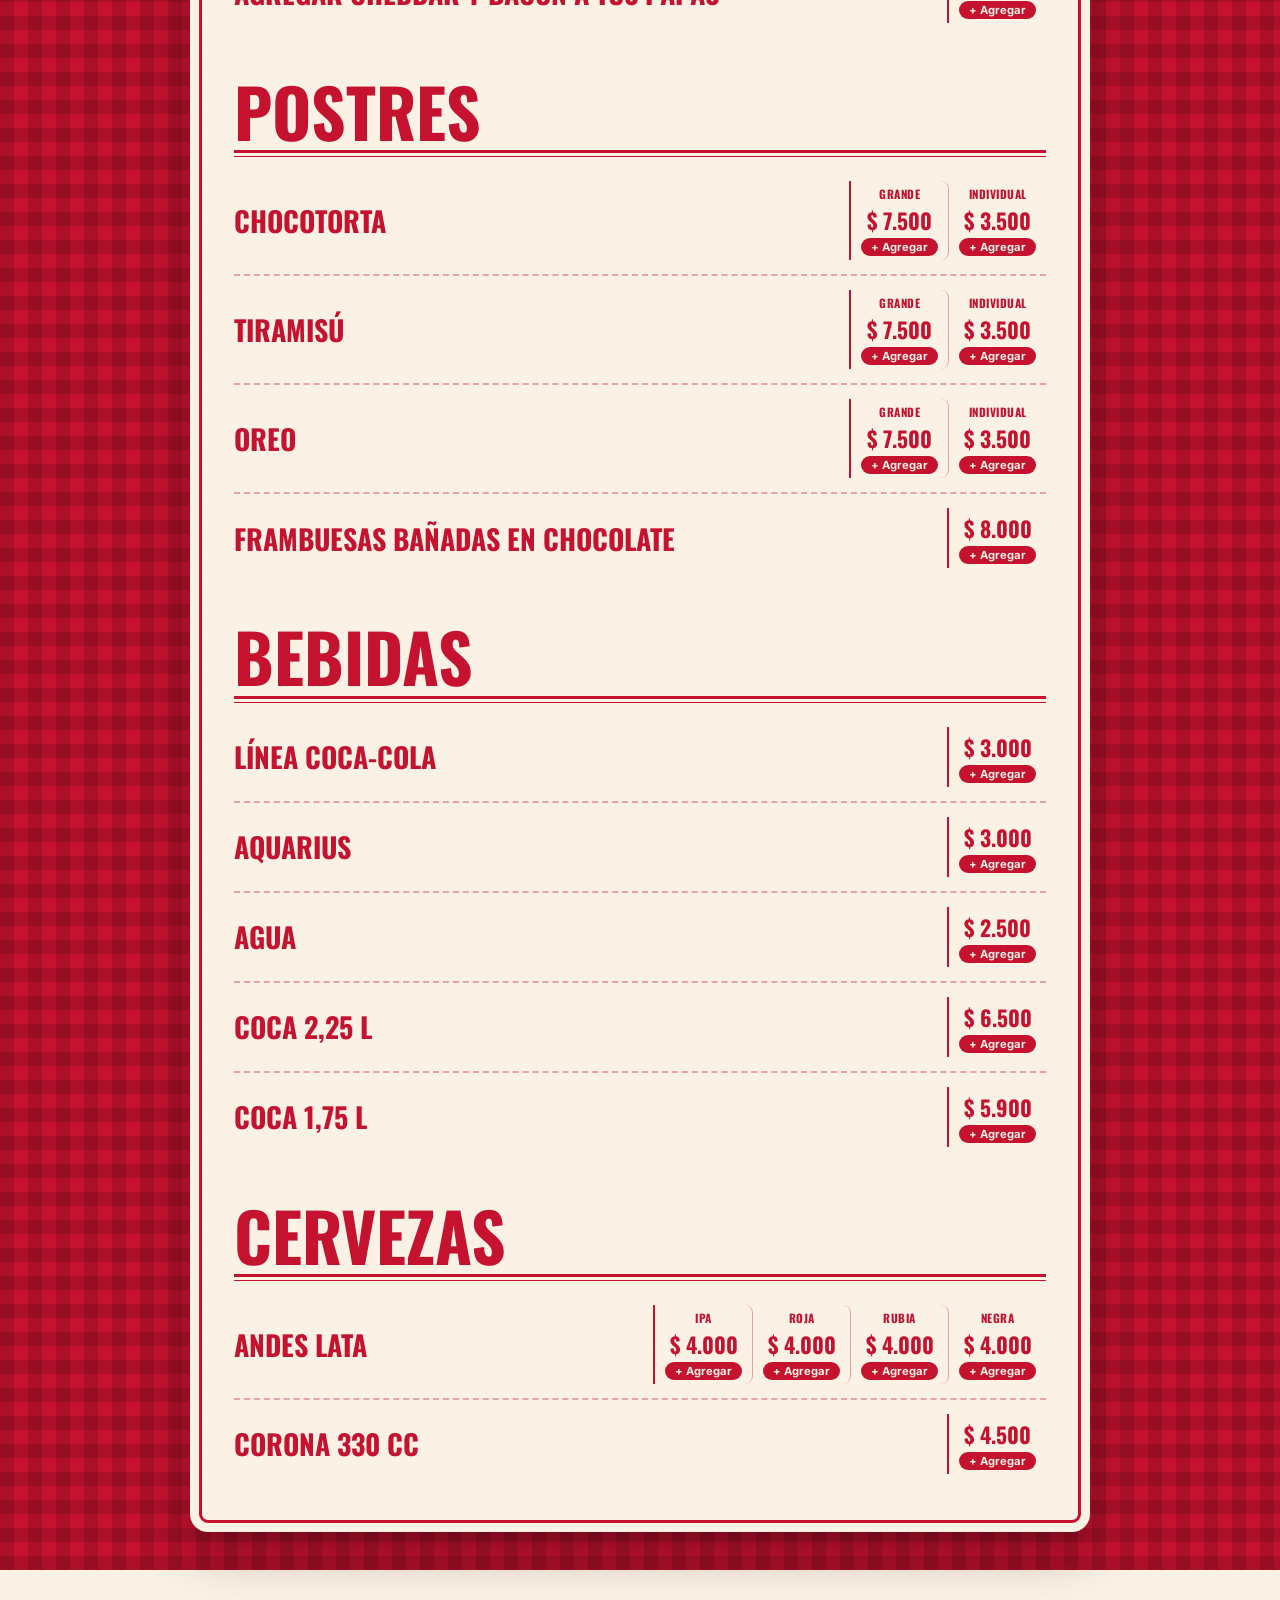
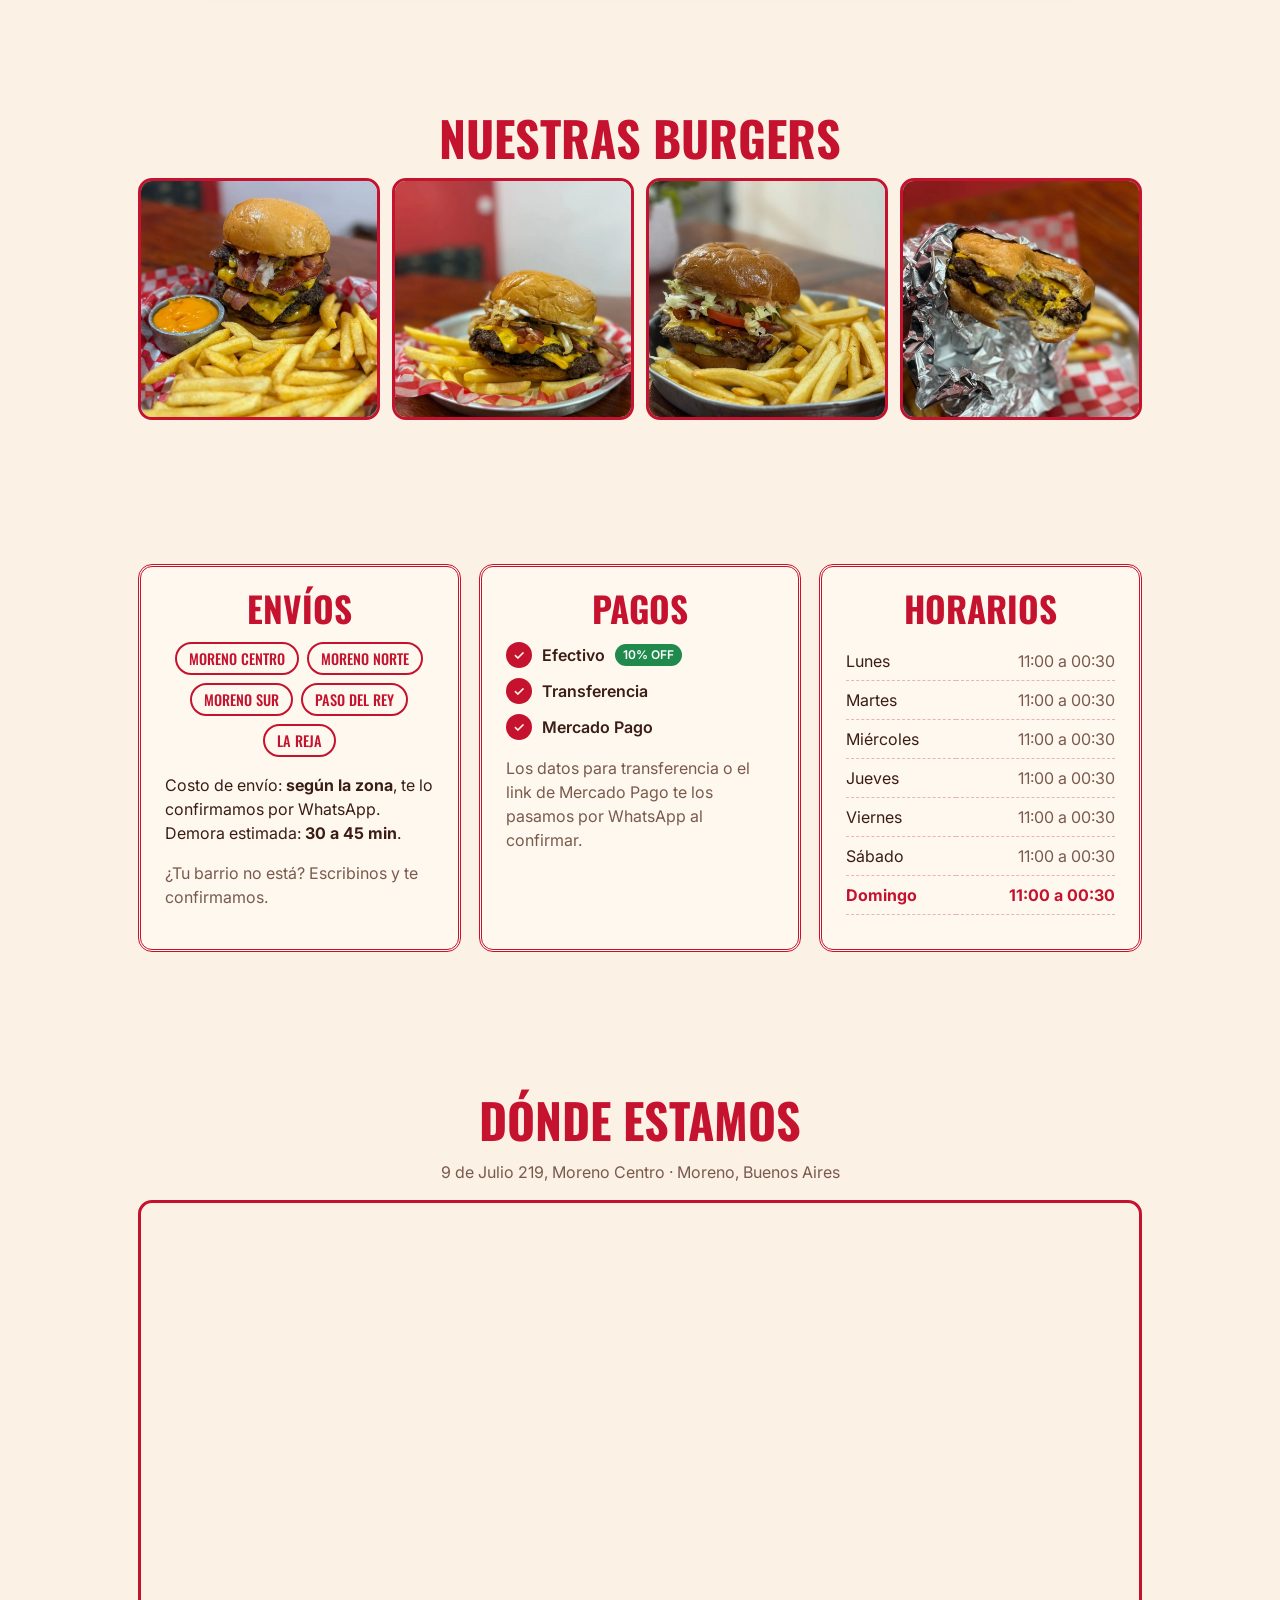
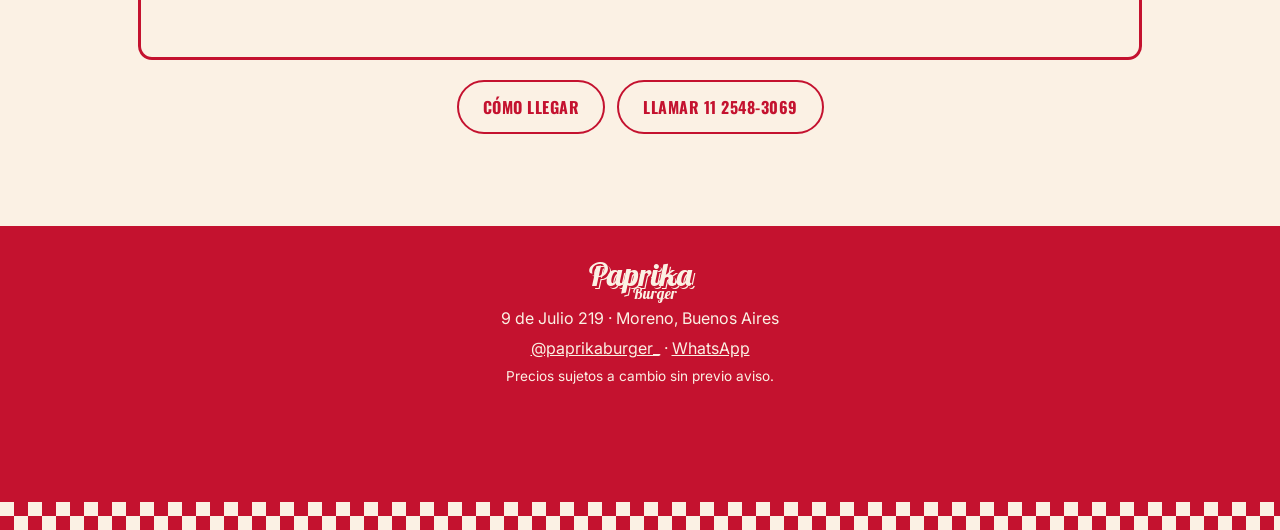
==== commit ed04ae21: "Agregar fotos reales, combo del día y foto en la portada Co-Authored-By: Claude Opus 5.5 <noreply@an" ====
--- a/paprika-burger/index.html
+++ b/paprika-burger/index.html
@@ -32,6 +32,7 @@
       <span class="logo-main">Paprika</span><span class="logo-sub">Burger</span>
     </a>
     <nav class="nav" aria-label="Principal">
+      <a href="#combos">Combo del día</a>
       <a href="#menu">Carta</a>
       <a href="#envios">Envíos y pagos</a>
       <a href="#ubicacion">Ubicación</a>
@@ -51,13 +52,21 @@
         <p class="hero-phone">Pedí al <a id="tel-hero"></a></p>
       </div>
       <div class="hero-art">
-        <img src="img/mascota.svg" alt="Mascota de Paprika Burger: una hamburguesa con gorra y anteojos de sol" width="240" height="260">
+        <img class="hero-photo" src="img/stacker.jpg" alt="Stacker triple de Paprika Burger con papas fritas" width="900" height="1200" fetchpriority="high">
+        <img class="hero-mascot" src="img/mascota.svg" alt="" width="240" height="260">
       </div>
     </section>
 
     <div class="promo" id="promo">
       <span>★</span> <strong id="promo-pct"></strong> de descuento abonando en efectivo <span>★</span>
     </div>
+
+    <section class="section combos" id="combos" aria-labelledby="combos-title">
+      <p class="combo-kicker">Todos los días</p>
+      <h2 id="combos-title" class="combo-title">Un combo</h2>
+      <div class="combo-grid" id="combo-grid"></div>
+      <div class="combo-foot" id="combo-foot"></div>
+    </section>
 
     <section class="section" id="menu" aria-labelledby="menu-title">
       <h2 id="menu-title" class="sr-only">Carta</h2>
--- a/paprika-burger/styles.css
+++ b/paprika-burger/styles.css
@@ -89,12 +89,15 @@
 .hero-cta { display: flex; flex-wrap: wrap; gap: 12px; justify-content: center; margin: 20px 0; }
 .hero-phone { font-family: "Bowlby One", sans-serif; color: var(--red); text-transform: uppercase; font-size: 1.3rem; margin: 0; }
 .hero-phone a { text-decoration: none; white-space: nowrap; }
-.hero-art img { width: 100%; max-width: 340px; margin: auto; animation: bounce 2.4s ease-in-out infinite; }
+.hero-art { position: relative; max-width: 400px; margin: auto; width: 100%; }
+.hero-photo { width: 100%; height: auto; aspect-ratio: 4 / 5; object-fit: cover; border-radius: 22px; border: 4px solid var(--red); box-shadow: 10px 10px 0 var(--red); transform: rotate(2deg); }
+.hero-mascot { position: absolute; left: -46px; bottom: -30px; width: 130px; animation: bounce 2.4s ease-in-out infinite; filter: drop-shadow(0 4px 0 var(--cream)); }
 @keyframes bounce { 50% { transform: translateY(-10px) rotate(-2deg); } }
 
 @media (max-width: 760px) {
   .hero { grid-template-columns: 1fr; }
-  .hero-art img { max-width: 200px; }
+  .hero-art { max-width: 300px; }
+  .hero-mascot { width: 96px; left: -20px; }
 }
 
 .promo {
@@ -191,7 +194,7 @@
   padding: 14px 0; border-bottom: 2px dashed rgba(196, 18, 47, .35);
 }
 .row:last-child { border-bottom: 0; }
-.row-photo { grid-row: span 2; width: 76px; height: 76px; border-radius: 12px; object-fit: cover; }
+.row-photo { width: 96px; height: 96px; border-radius: 12px; object-fit: cover; border: 2px solid var(--red); }
 .row.has-photo { grid-template-columns: auto 1fr auto; }
 .row h4 {
   margin: 0; font-family: Oswald, Impact, sans-serif; font-weight: 700; text-transform: uppercase;
@@ -214,11 +217,35 @@
 
 @media (max-width: 620px) {
   .row, .row.has-photo { grid-template-columns: 1fr; }
-  .row-photo { display: none; }
+  .row.has-photo { grid-template-columns: 84px 1fr; }
+  .row.has-photo .prices { grid-column: 1 / -1; }
+  .row-photo { width: 84px; height: 84px; }
   .prices { border-left: 0; border-top: 1.5px solid rgba(196, 18, 47, .35); padding-top: 8px; }
   .price { flex: 1; min-width: 0; }
   .cat-head img { width: 64px; }
 }
+
+/* ---------- Combo del día ---------- */
+.combos { text-align: center; }
+.combo-kicker { font-family: "Bowlby One", sans-serif; color: var(--red); text-transform: uppercase; font-size: clamp(1.3rem, 3.5vw, 2rem); margin: 0; }
+.combo-title { font-family: "Bowlby One", sans-serif; font-weight: 400; color: var(--red); text-transform: uppercase; font-size: clamp(3rem, 11vw, 6rem); line-height: .95; margin: 0 0 28px; }
+.combo-grid { display: grid; grid-template-columns: repeat(auto-fit, minmax(170px, 1fr)); gap: 14px; }
+.combo {
+  position: relative; display: flex; flex-direction: column; align-items: center; gap: 8px;
+  border: 2px solid var(--red); border-radius: var(--radius); padding: 12px 12px 16px; background: #fff8ee;
+}
+.combo img { width: 100%; aspect-ratio: 1; object-fit: cover; border-radius: 10px; }
+.combo h3 { margin: 0; font: 700 1.6rem/1 Oswald, sans-serif; color: var(--red); text-transform: uppercase; }
+.combo p { margin: 0; font: 400 1.15rem "Bowlby One", sans-serif; color: var(--ink); text-transform: uppercase; }
+.combo.hoy { background: var(--red); border-color: var(--red); box-shadow: 0 0 0 4px var(--cream), 0 0 0 7px var(--red); transform: scale(1.03); }
+.combo.hoy h3, .combo.hoy p { color: var(--cream); }
+.combo .hoy-tag { position: absolute; top: -12px; left: 50%; transform: translateX(-50%); background: var(--cream); color: var(--red); border: 2px solid var(--red); border-radius: 999px; padding: 2px 12px; font: 700 .8rem Oswald, sans-serif; letter-spacing: 1px; }
+.combo-btns { display: flex; gap: 6px; flex-wrap: wrap; justify-content: center; }
+.combo-btns .btn { padding: 8px 12px; font-size: .85rem; background: var(--cream); color: var(--red); }
+.combo-btns .btn .in { margin-left: 4px; background: var(--green); color: #fff; border-radius: 999px; padding: 0 6px; font-size: .75rem; }
+.combo-foot { margin-top: 22px; display: flex; flex-direction: column; align-items: center; gap: 10px; }
+.combo-foot .precios { display: inline-flex; flex-wrap: wrap; justify-content: center; gap: 4px 22px; max-width: 100%; border: 2px solid var(--red); border-radius: 12px; padding: 8px 22px; font: 700 1.1rem Oswald, sans-serif; color: var(--red); text-transform: uppercase; }
+.combo-foot .precios strong { font-family: "Bowlby One", sans-serif; font-weight: 400; font-size: 1.5rem; margin-left: 6px; }
 
 /* ---------- Galería ---------- */
 .gallery { display: grid; grid-template-columns: repeat(auto-fill, minmax(220px, 1fr)); gap: 12px; }
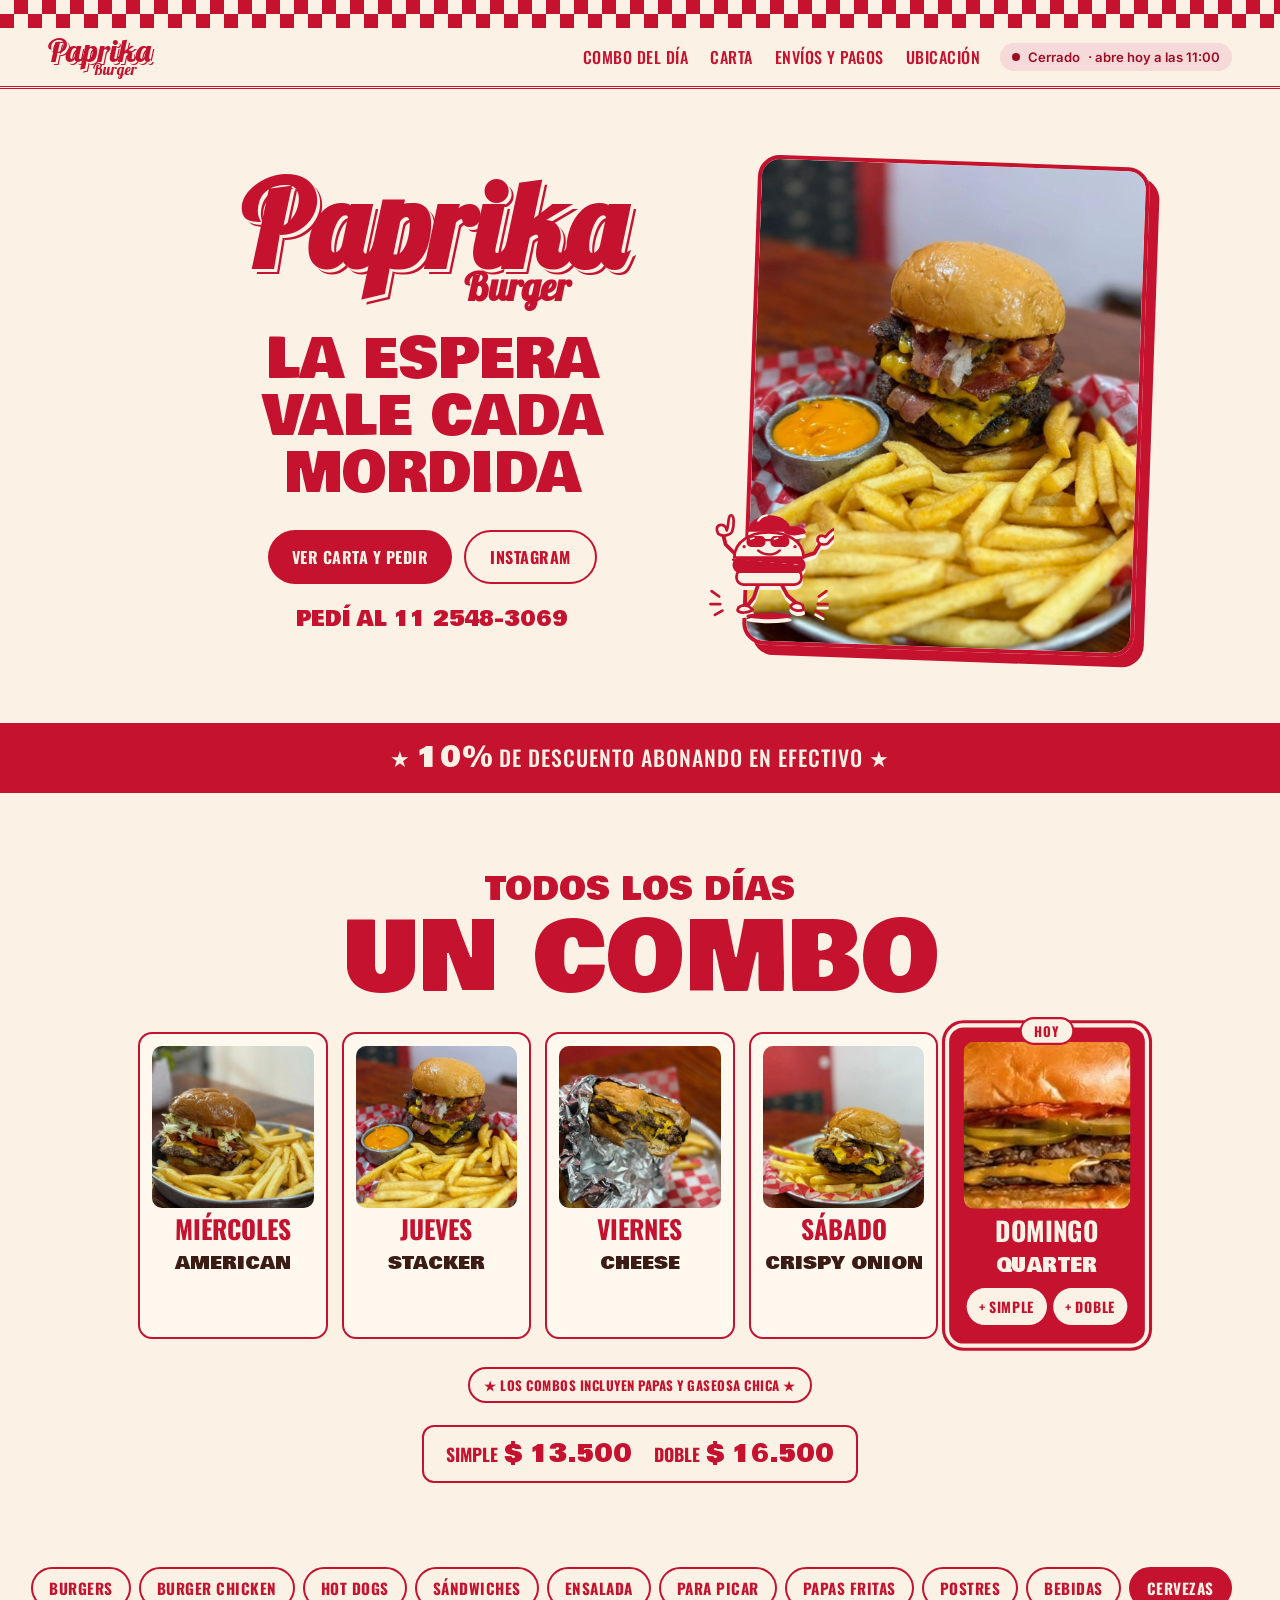
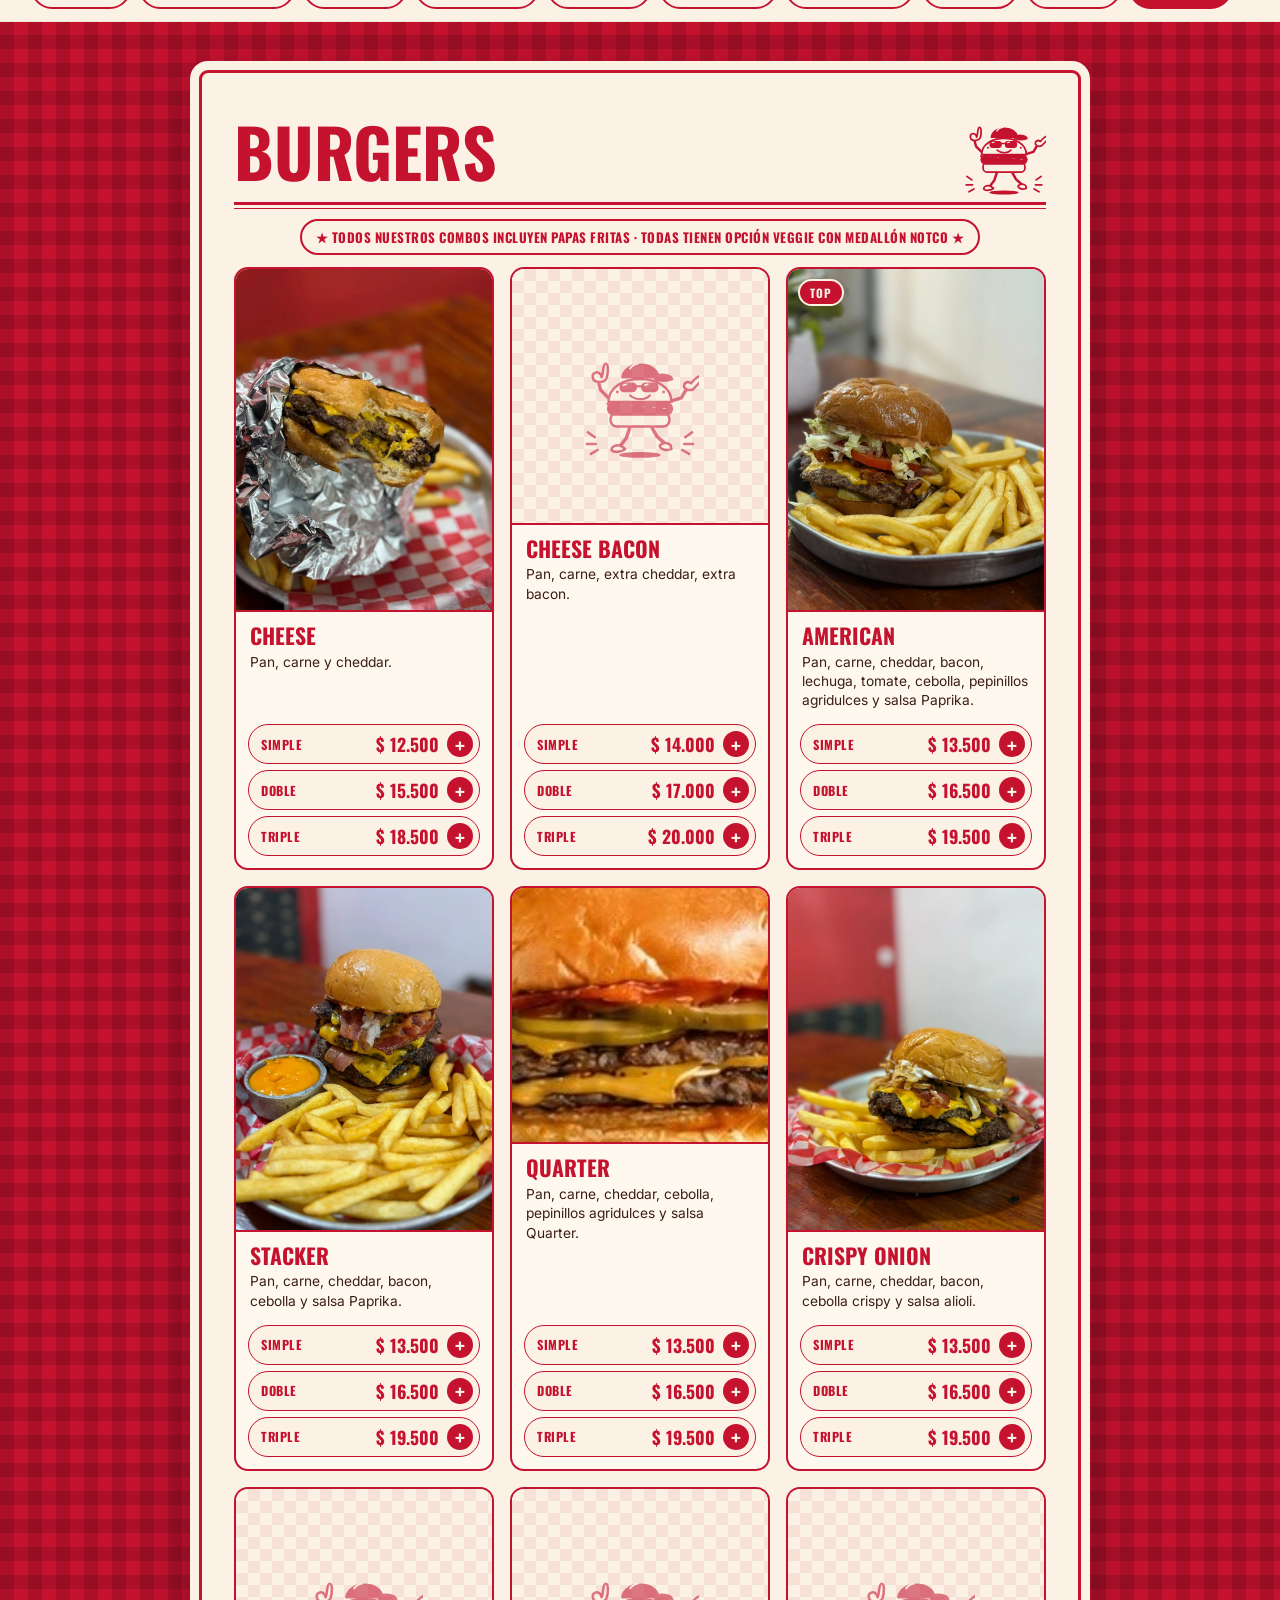
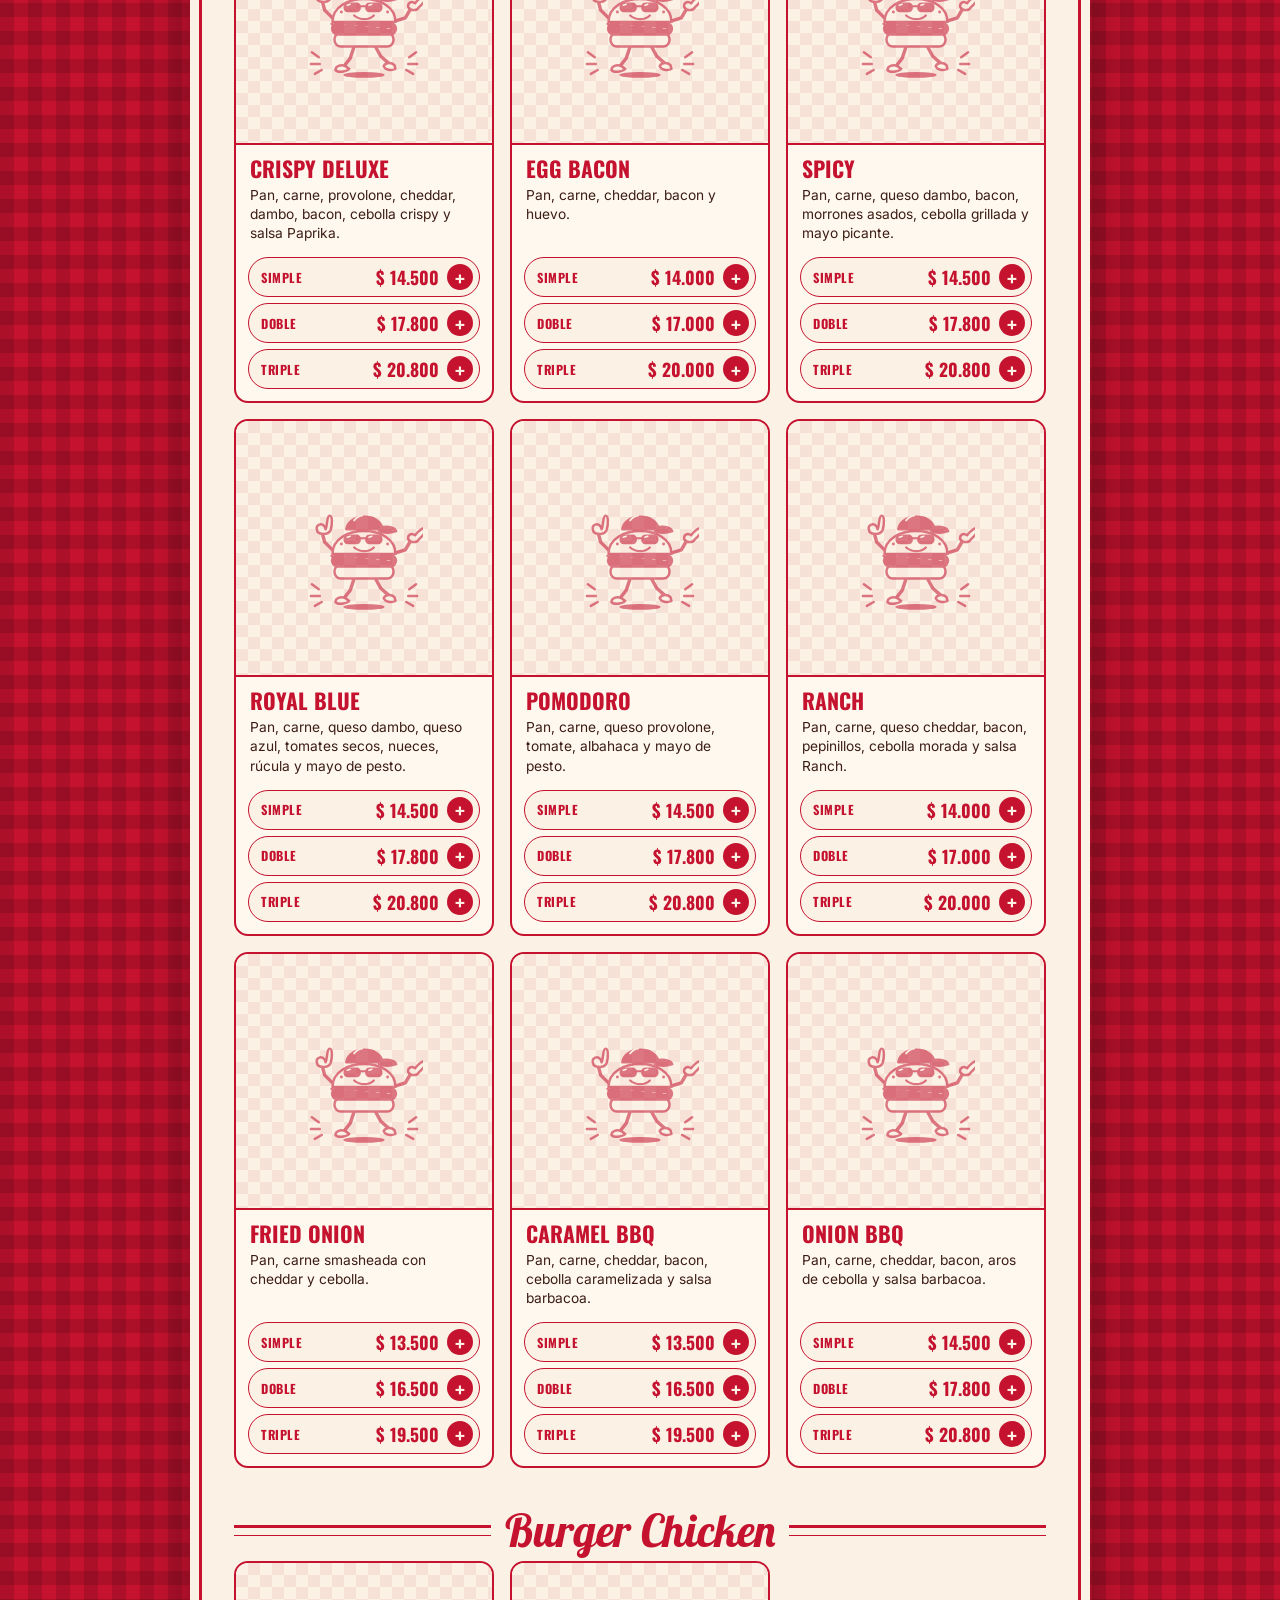
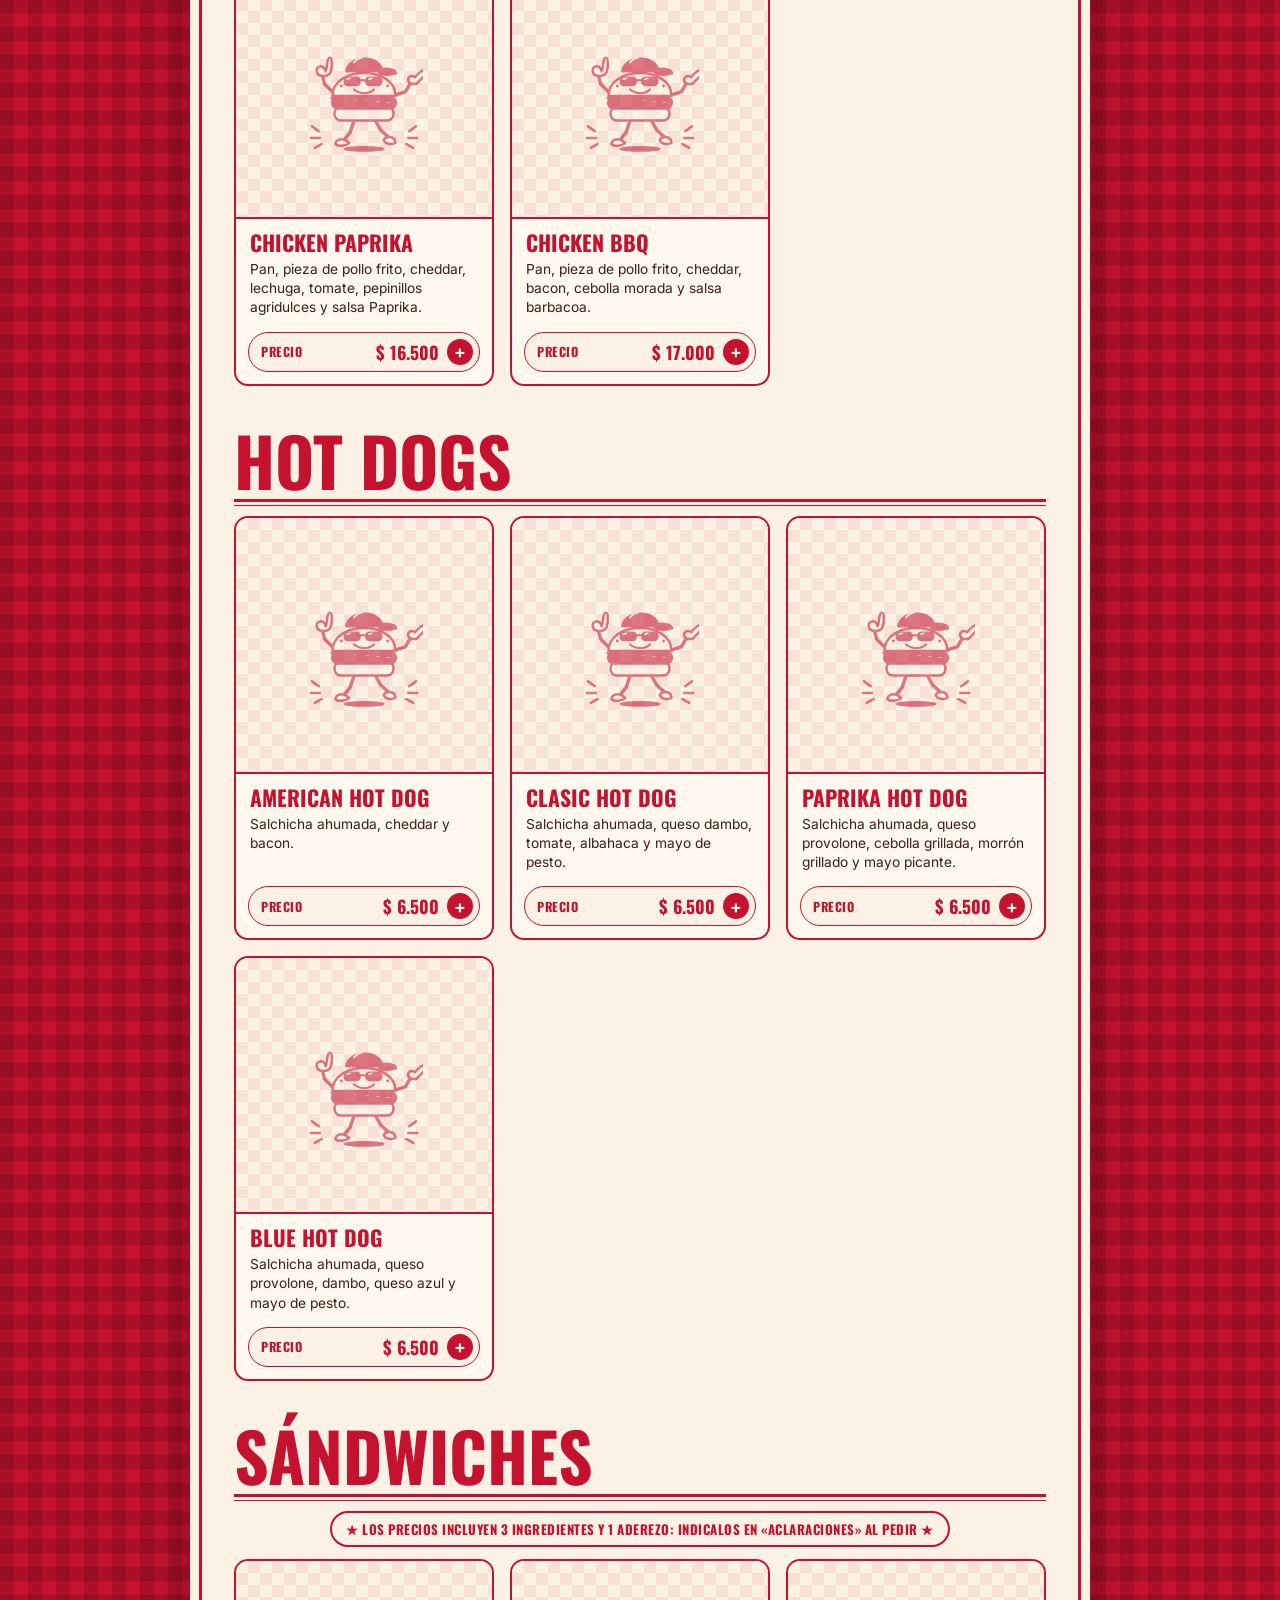
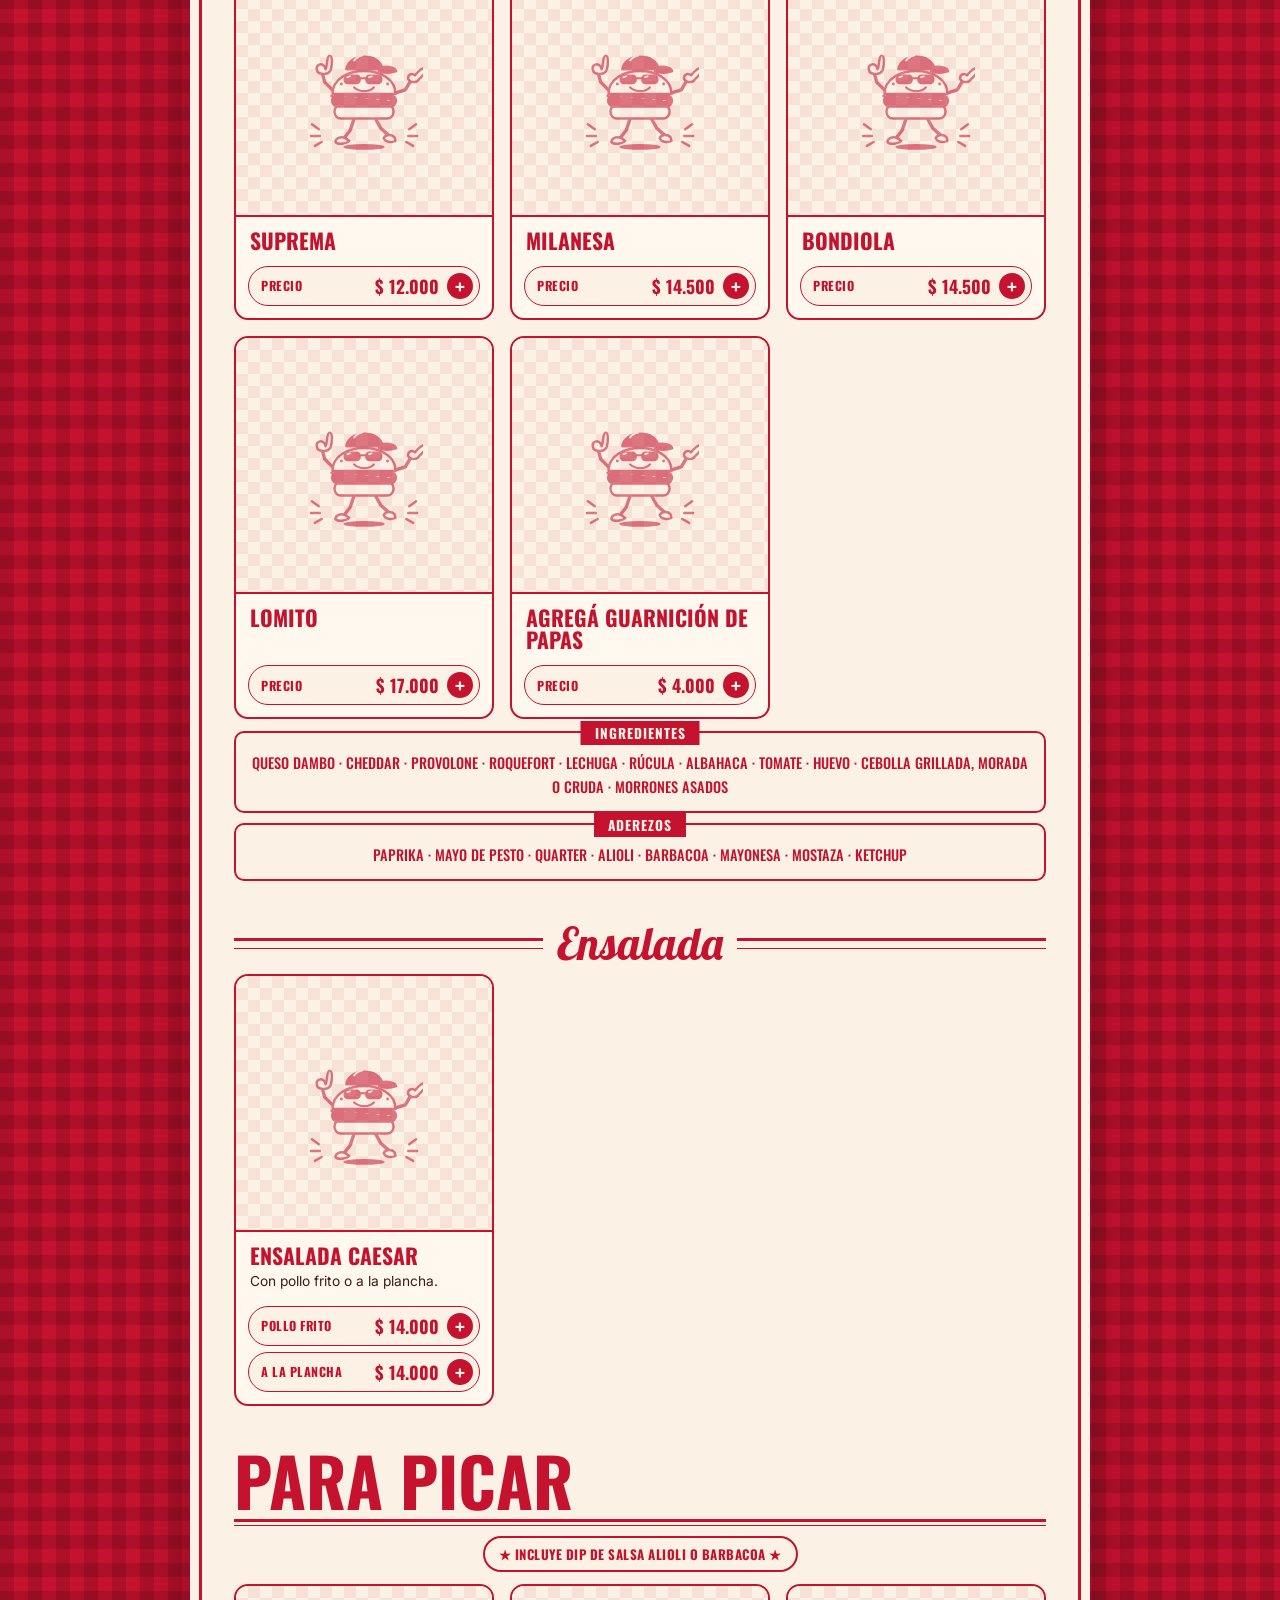
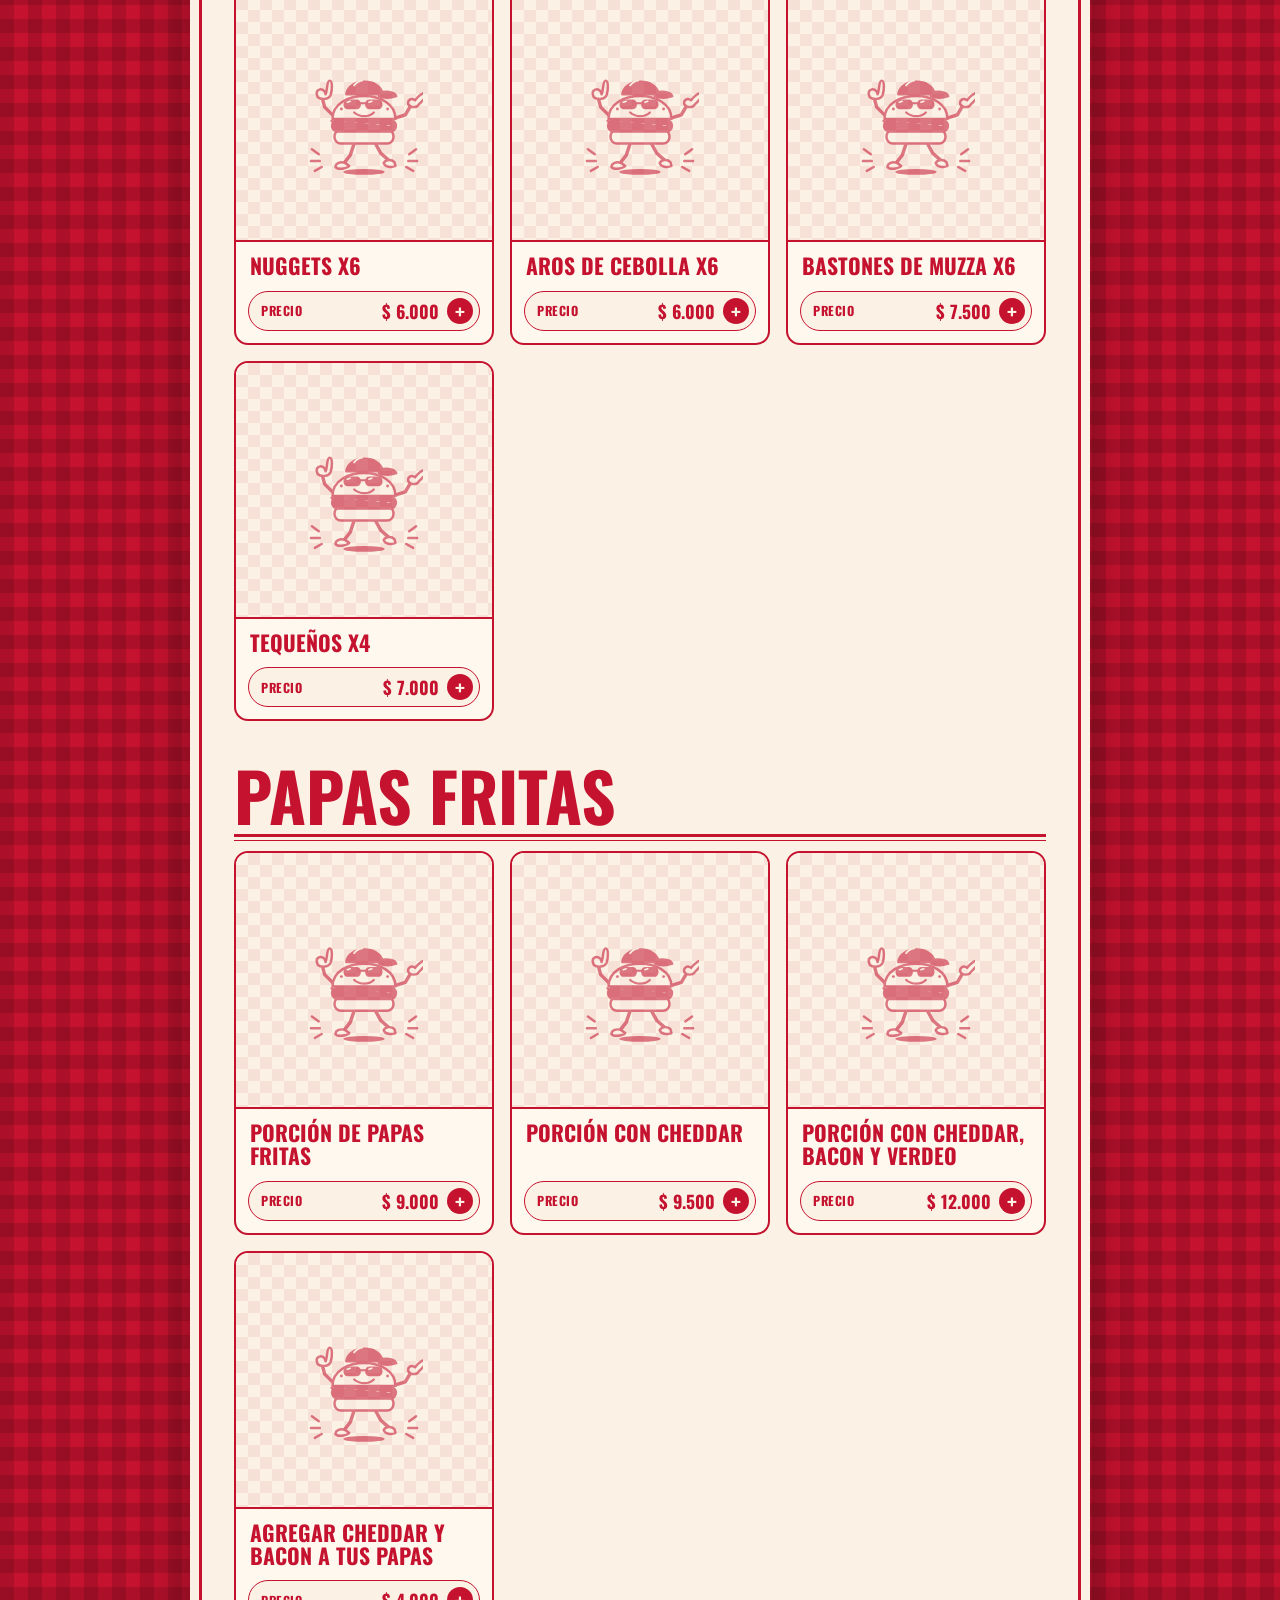
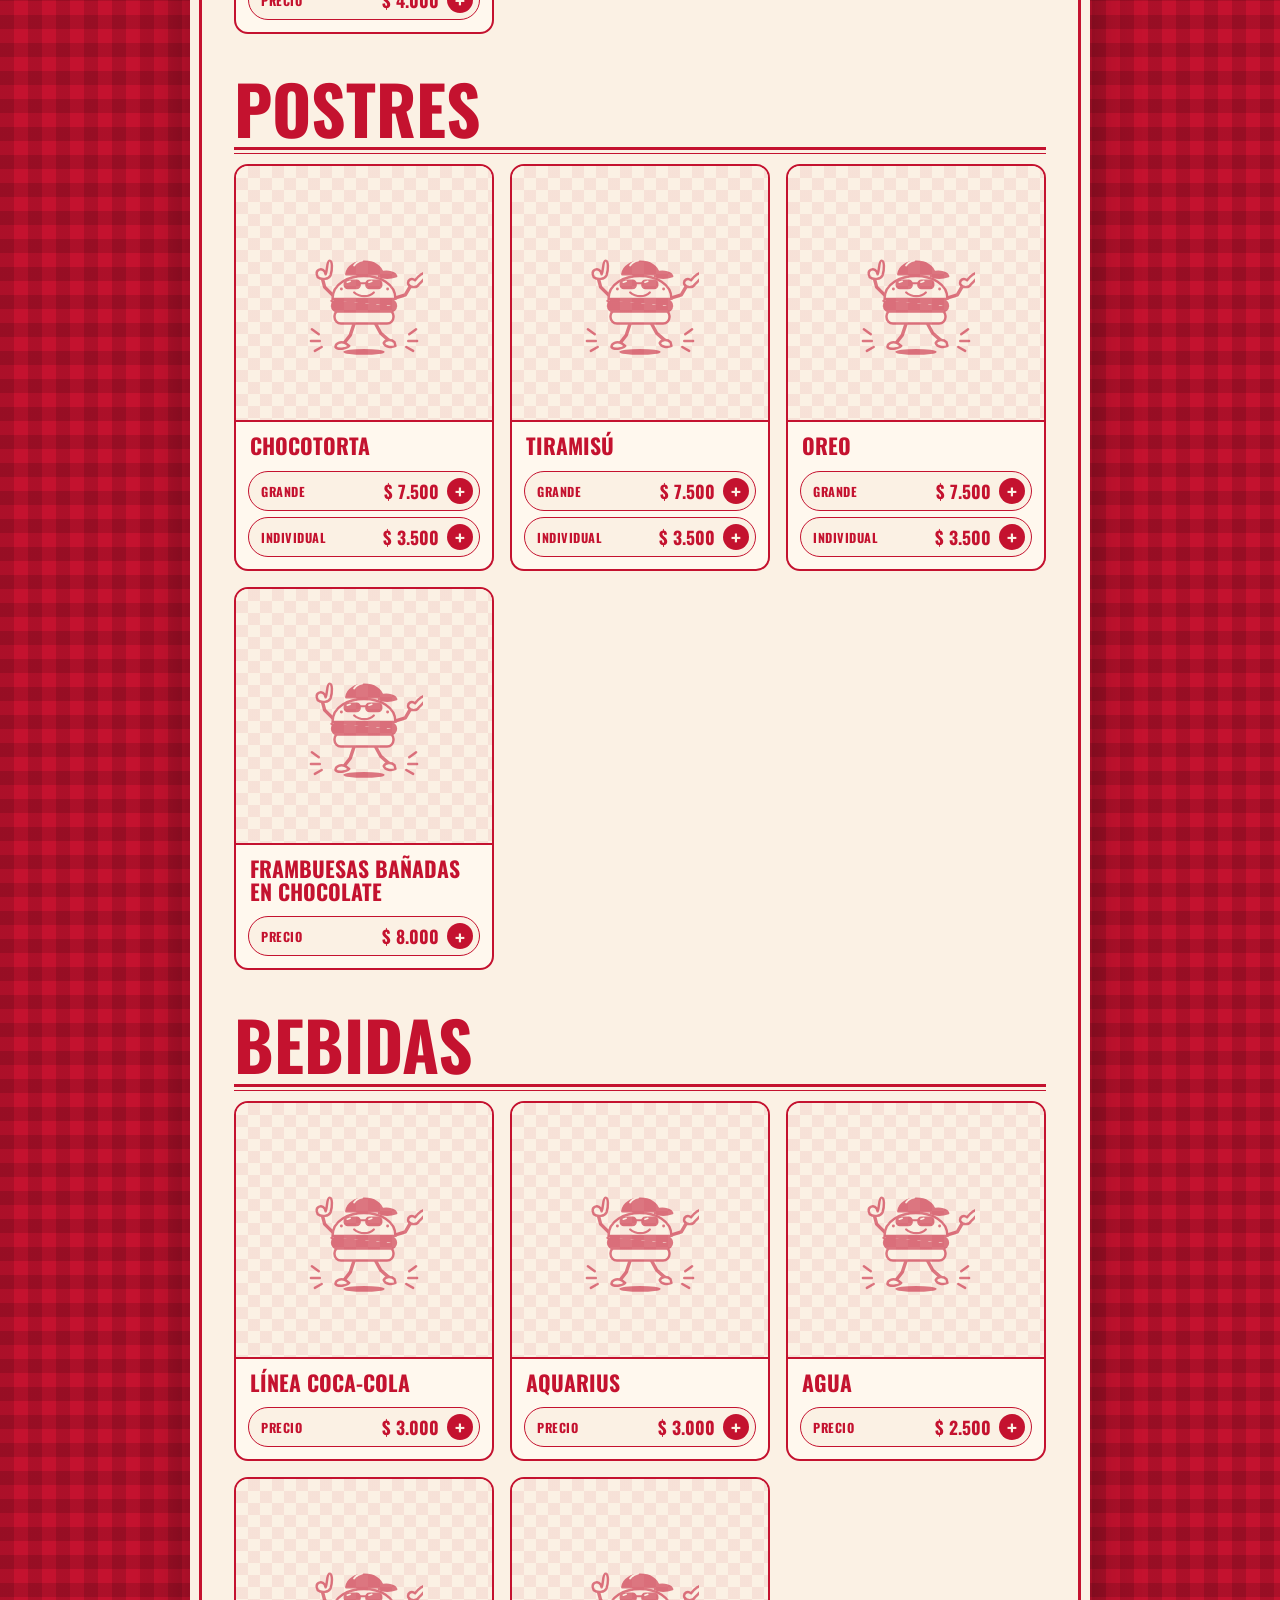
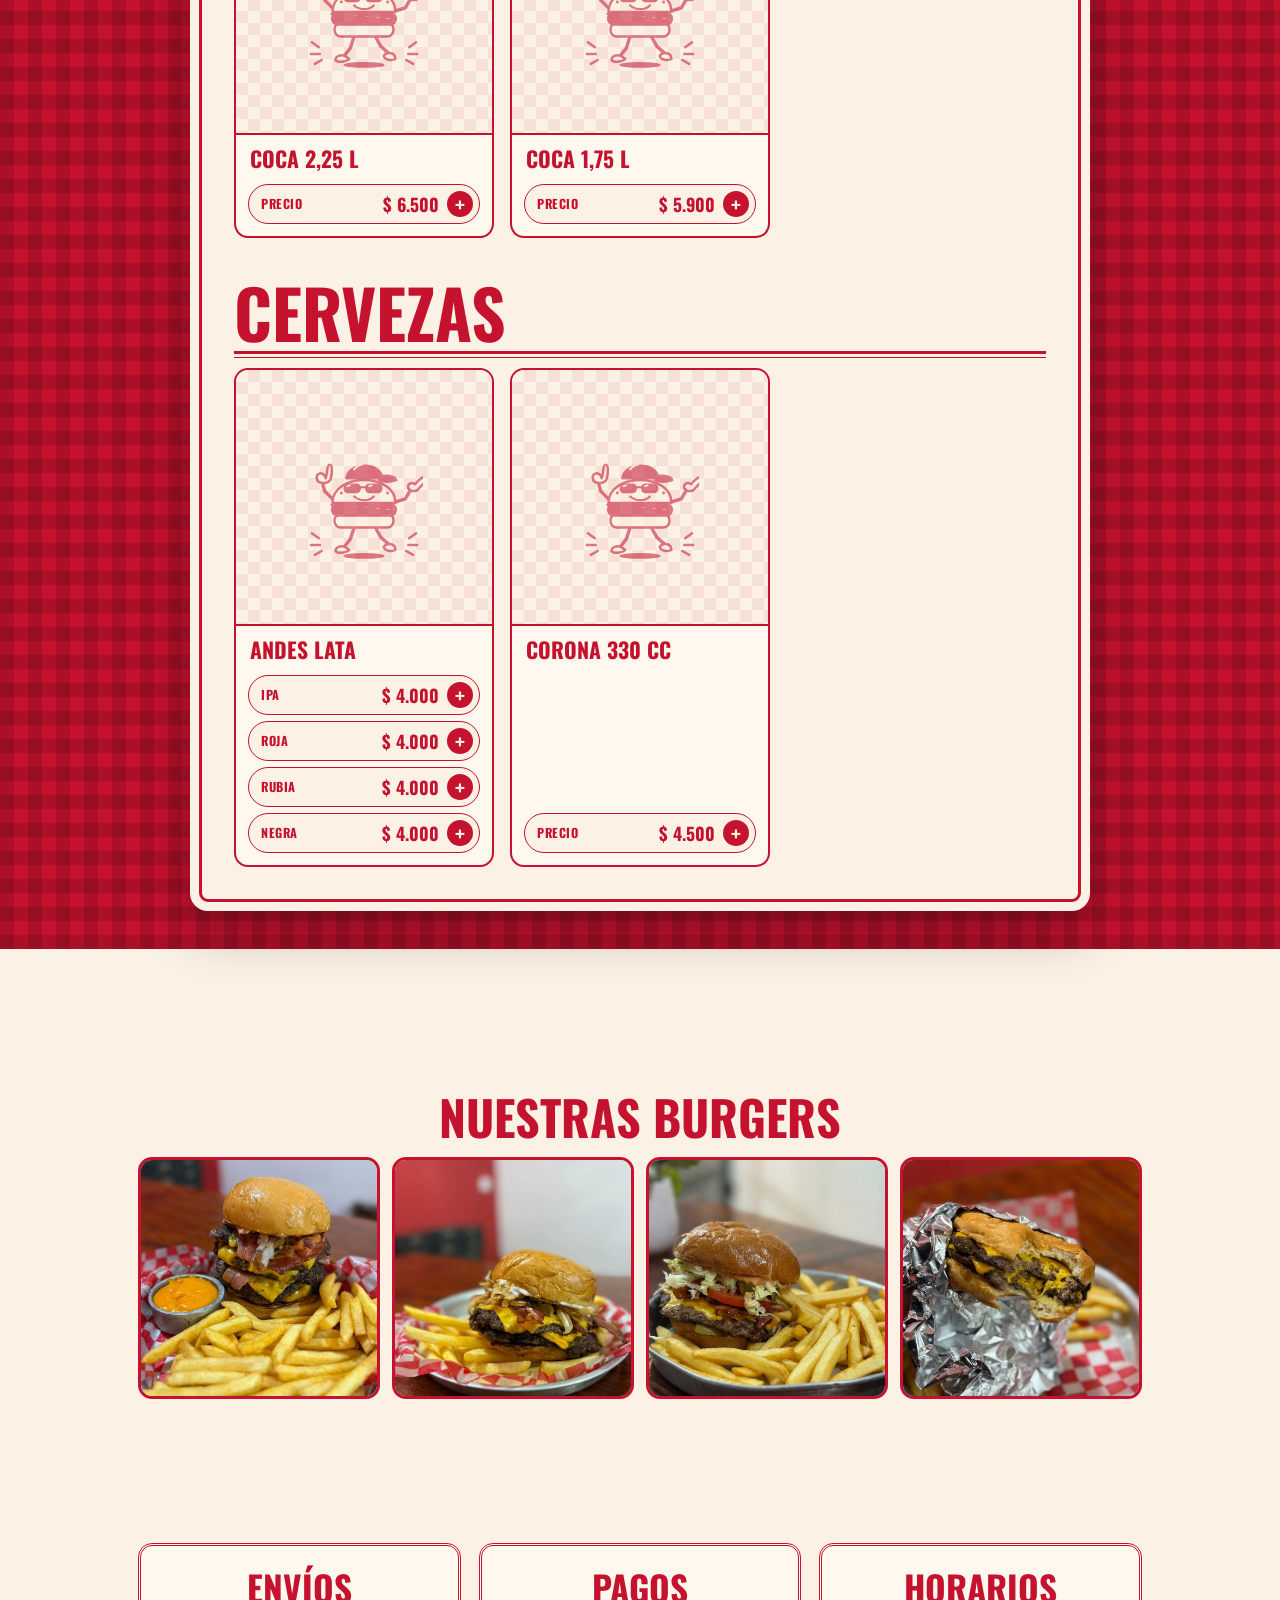
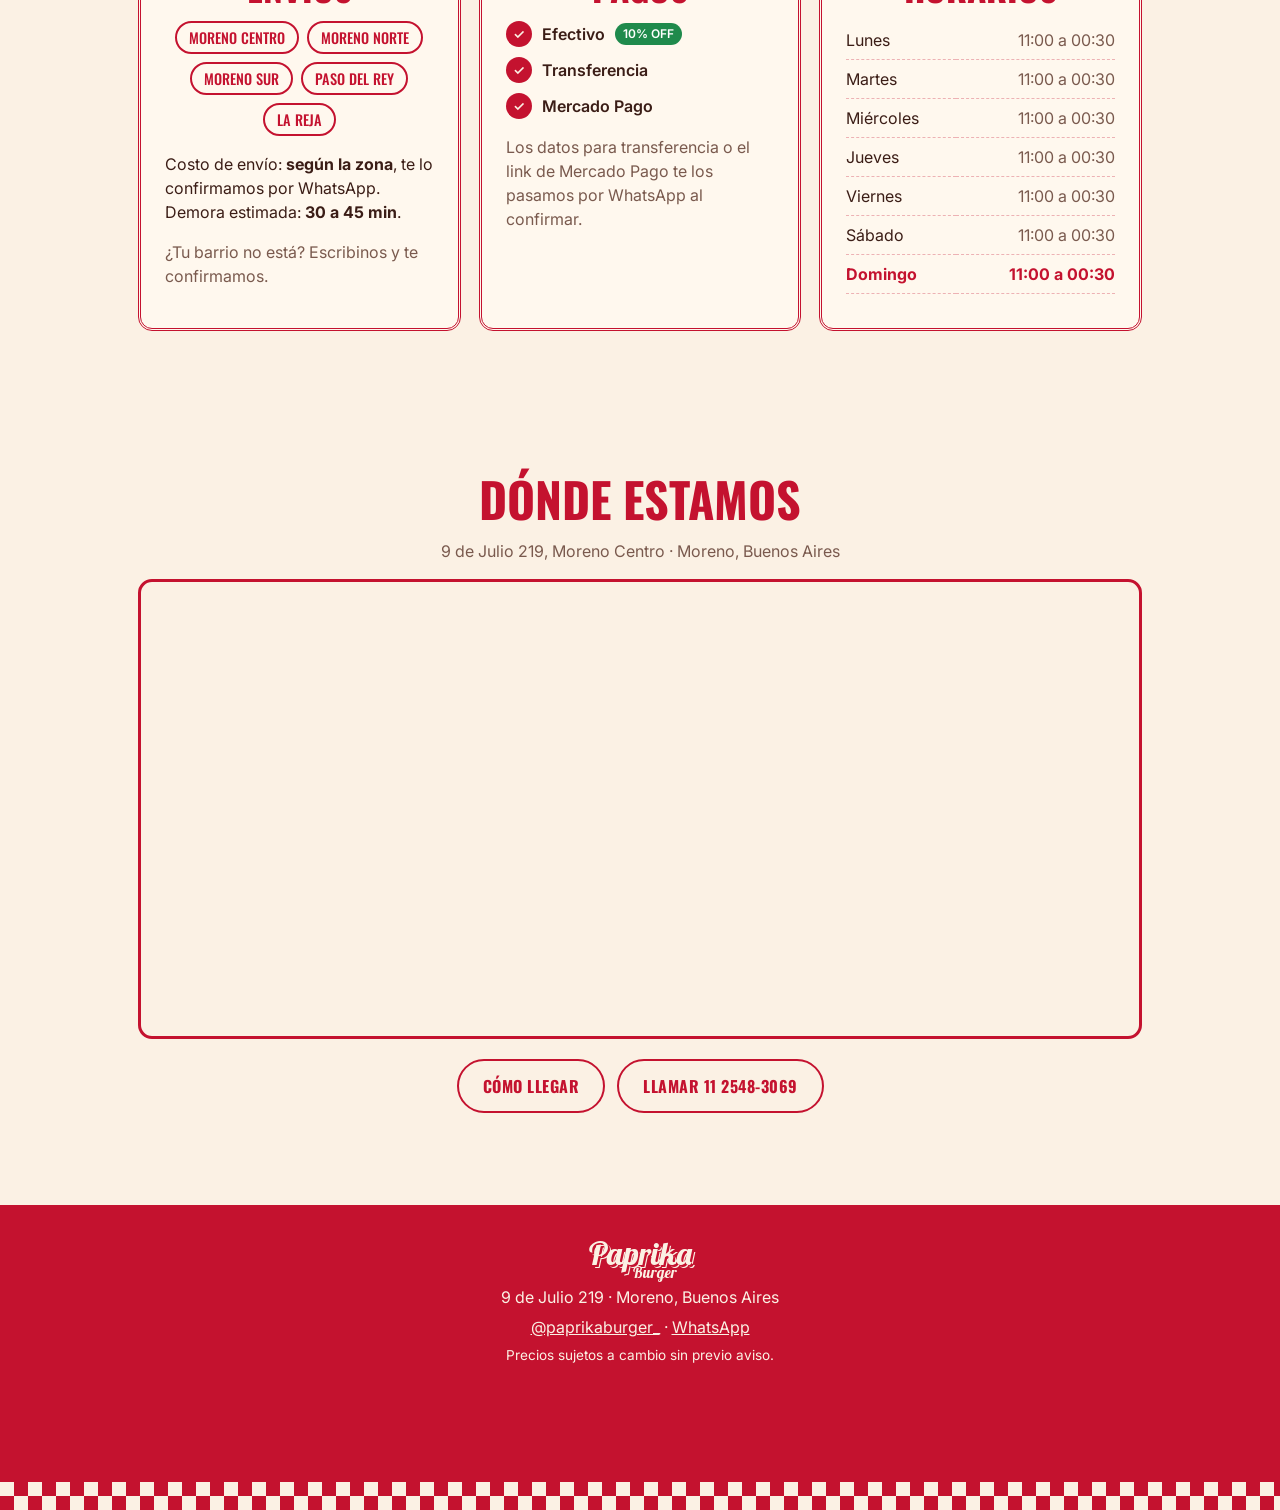
==== commit a24aafa8: "Carta en tarjetas y carga de productos desde Google Sheets Co-Authored-By: Claude Opus 5.5 <noreply@" ====
--- a/paprika-burger/index.html
+++ b/paprika-burger/index.html
@@ -72,7 +72,7 @@
       <h2 id="menu-title" class="sr-only">Carta</h2>
       <div class="tabs" id="tabs" role="tablist"></div>
       <div class="board">
-        <div id="menu-list"></div>
+        <div id="menu-list"><p class="cargando">Cargando carta…</p></div>
       </div>
     </section>
 
@@ -167,7 +167,7 @@
     <div class="cart-foot">
       <div class="totals" id="totals"></div>
       <p class="warn" id="closed-warn" hidden>Ahora estamos cerrados: tomamos tu pedido para cuando abramos.</p>
-      <button class="btn btn-wa" id="send" type="submit" form="checkout">Enviar pedido por WhatsApp</button>
+      <button class="btn btn-wa" id="send" type="submit" form="checkout" disabled>Enviar pedido por WhatsApp</button>
     </div>
   </aside>
 
--- a/paprika-burger/styles.css
+++ b/paprika-burger/styles.css
@@ -189,39 +189,57 @@
 }
 .cat-info span { font: 500 .9rem Oswald, sans-serif; text-transform: uppercase; color: var(--red); }
 
-.row {
-  display: grid; grid-template-columns: 1fr auto; gap: 8px 18px; align-items: center;
-  padding: 14px 0; border-bottom: 2px dashed rgba(196, 18, 47, .35);
-}
-.row:last-child { border-bottom: 0; }
-.row-photo { width: 96px; height: 96px; border-radius: 12px; object-fit: cover; border: 2px solid var(--red); }
-.row.has-photo { grid-template-columns: auto 1fr auto; }
-.row h4 {
+.productos { display: grid; grid-template-columns: repeat(auto-fill, minmax(230px, 1fr)); gap: 16px; margin-top: 8px; }
+.producto {
+  display: flex; flex-direction: column; overflow: hidden;
+  background: #fff8ee; border: 2px solid var(--red); border-radius: var(--radius);
+  transition: transform .15s, box-shadow .15s;
+}
+.producto:hover { transform: translateY(-3px); box-shadow: 5px 5px 0 var(--red); }
+.producto-img { position: relative; aspect-ratio: 1; background: var(--cream-2); border-bottom: 2px solid var(--red); }
+.producto-img img { width: 100%; height: 100%; object-fit: cover; }
+.producto-img.sin-foto {
+  display: grid; place-items: center;
+  background: repeating-conic-gradient(rgba(196, 18, 47, .07) 0 25%, transparent 0 50%) 0 0 / 24px 24px, var(--cream);
+}
+.producto-img.sin-foto img { width: 46%; height: auto; opacity: .55; }
+.tag {
+  position: absolute; top: 10px; left: 10px; background: var(--red); color: var(--cream);
+  font: 700 .72rem Oswald, sans-serif; letter-spacing: 1px; padding: 3px 10px; border-radius: 999px; border: 2px solid var(--cream);
+}
+.producto-body { padding: 12px 14px 4px; flex: 1; }
+.producto h4 {
   margin: 0; font-family: Oswald, Impact, sans-serif; font-weight: 700; text-transform: uppercase;
-  color: var(--red); font-size: clamp(1.35rem, 3.6vw, 1.75rem); line-height: 1.05;
-}
-.row h4 .tag { font: 700 .65rem Inter, sans-serif; background: var(--red); color: var(--cream); padding: 3px 8px; border-radius: 999px; vertical-align: middle; margin-left: 6px; letter-spacing: .5px; }
-.row p { margin: 4px 0 0; font-size: .9rem; color: var(--ink); max-width: 46ch; }
-.prices { display: flex; border-left: 2px solid var(--red); }
+  color: var(--red); font-size: 1.35rem; line-height: 1.05;
+}
+.producto p { margin: 6px 0 0; font-size: .86rem; color: var(--ink); line-height: 1.4; }
+.producto-precios { display: grid; gap: 6px; padding: 10px 12px 12px; }
 .price {
-  display: flex; flex-direction: column; align-items: center; gap: 2px; min-width: 92px;
-  padding: 4px 10px; border: 0; border-right: 1.5px solid rgba(196, 18, 47, .35); background: none; cursor: pointer;
-  color: var(--red); position: relative; border-radius: 8px; transition: background .15s;
-}
-.price:last-child { border-right: 0; }
-.price:hover { background: rgba(196, 18, 47, .08); }
-.price small { font: 700 .72rem Oswald, sans-serif; text-transform: uppercase; letter-spacing: .5px; }
-.price strong { font: 700 1.35rem Oswald, sans-serif; }
-.price .add { font: 700 .7rem Inter, sans-serif; background: var(--red); color: var(--cream); border-radius: 999px; padding: 2px 10px; }
-.price .in { position: absolute; top: -6px; right: 2px; background: var(--green); color: #fff; font: 700 .72rem Inter, sans-serif; min-width: 20px; height: 20px; border-radius: 999px; display: grid; place-items: center; padding: 0 5px; }
+  position: relative; display: flex; align-items: center; gap: 8px; width: 100%;
+  padding: 6px 6px 6px 12px; border: 1.5px solid var(--red); border-radius: 999px;
+  background: var(--cream); color: var(--red); cursor: pointer; text-align: left; transition: background .15s, color .15s;
+}
+.price:hover { background: var(--red); color: var(--cream); }
+.price small { flex: 1; font: 700 .78rem Oswald, sans-serif; text-transform: uppercase; letter-spacing: .5px; }
+.price strong { font: 700 1.1rem Oswald, sans-serif; }
+.price .add {
+  display: grid; place-items: center; width: 26px; height: 26px; flex: none; border-radius: 50%;
+  background: var(--red); color: var(--cream); font: 700 1.1rem/1 Inter, sans-serif;
+}
+.price:hover .add { background: var(--cream); color: var(--red); }
+.price .in { position: absolute; top: -8px; right: -4px; background: var(--green); color: #fff; font: 700 .72rem Inter, sans-serif; min-width: 20px; height: 20px; border-radius: 999px; display: grid; place-items: center; padding: 0 5px; }
+.cargando { text-align: center; color: var(--muted); padding: 40px 0; }
 
 @media (max-width: 620px) {
-  .row, .row.has-photo { grid-template-columns: 1fr; }
-  .row.has-photo { grid-template-columns: 84px 1fr; }
-  .row.has-photo .prices { grid-column: 1 / -1; }
-  .row-photo { width: 84px; height: 84px; }
-  .prices { border-left: 0; border-top: 1.5px solid rgba(196, 18, 47, .35); padding-top: 8px; }
-  .price { flex: 1; min-width: 0; }
+  .productos { grid-template-columns: repeat(2, minmax(0, 1fr)); gap: 10px; }
+  .producto h4 { font-size: 1.05rem; }
+  .producto p { font-size: .76rem; }
+  .producto-body { padding: 10px 10px 2px; }
+  .producto-precios { padding: 8px; gap: 5px; }
+  .price { padding: 4px 4px 4px 8px; gap: 4px; }
+  .price small { font-size: .66rem; }
+  .price strong { font-size: .92rem; }
+  .price .add { width: 22px; height: 22px; font-size: .95rem; }
   .cat-head img { width: 64px; }
 }
 
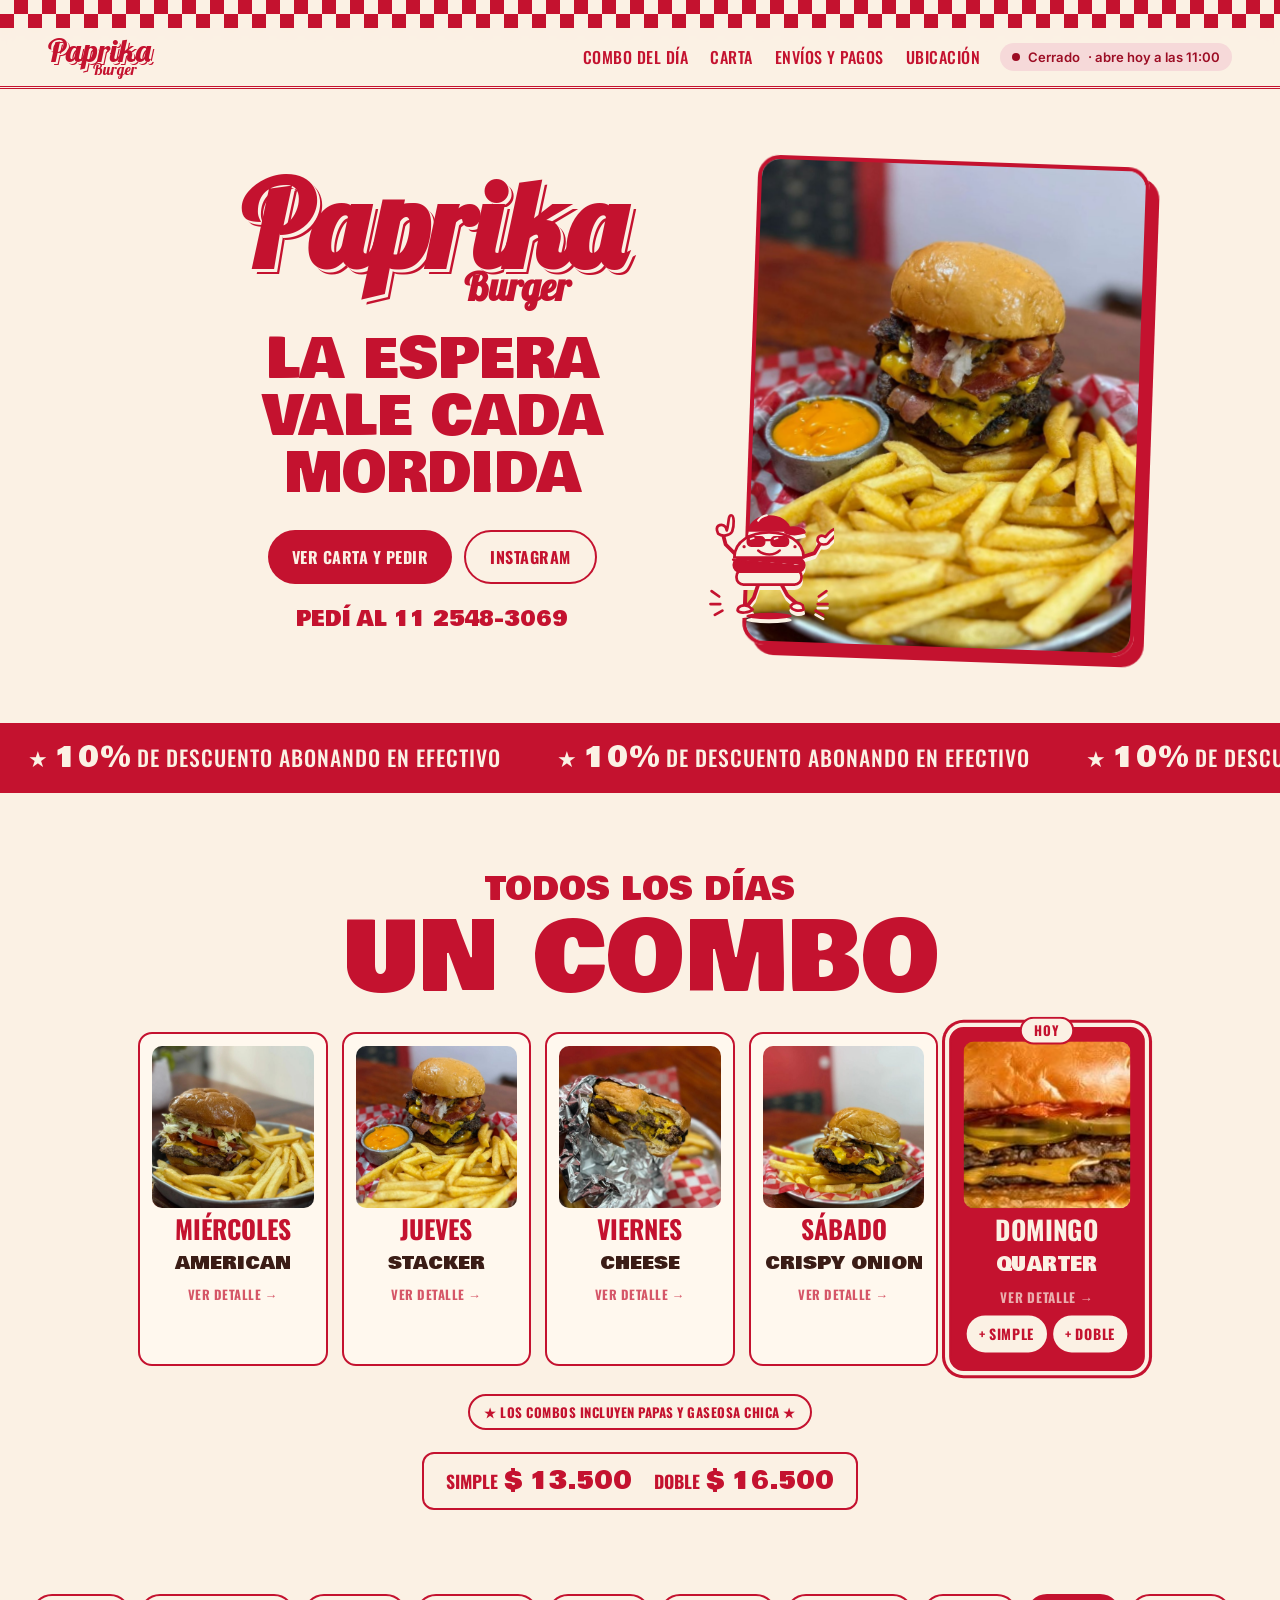
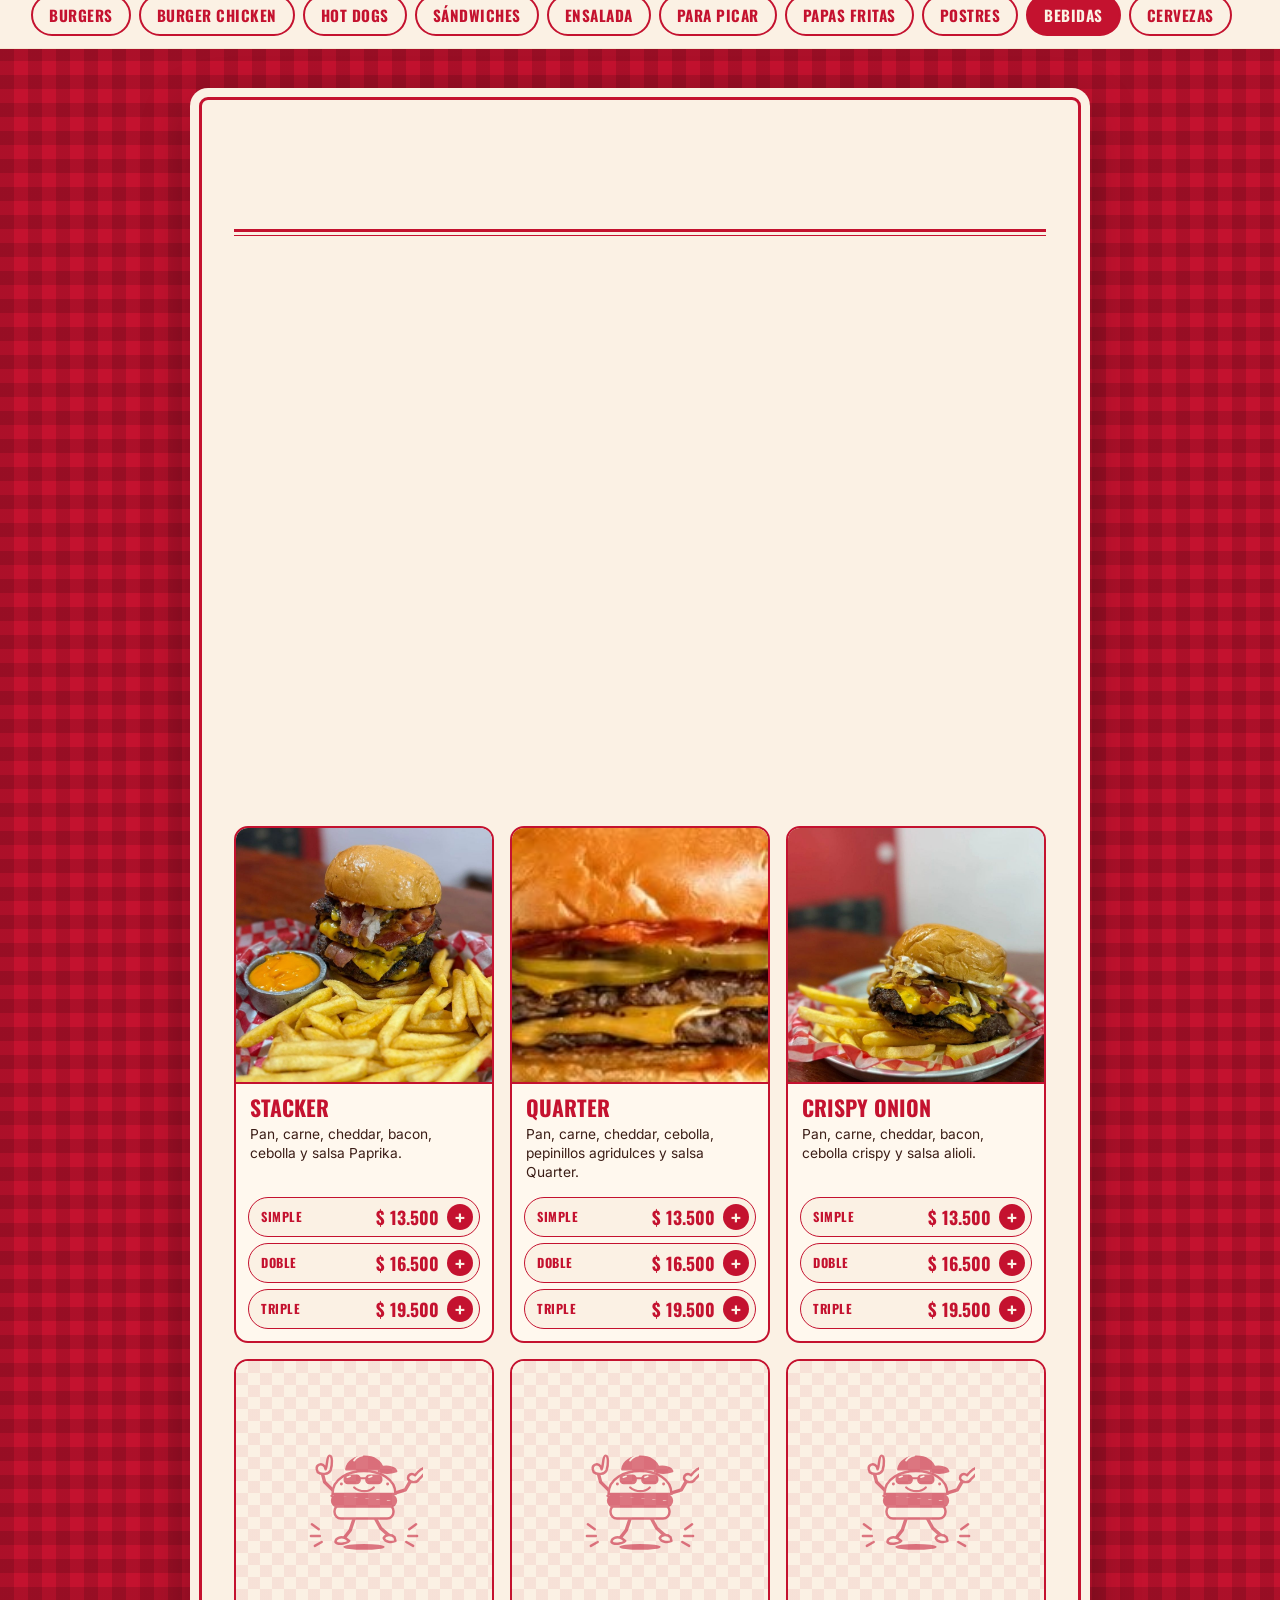
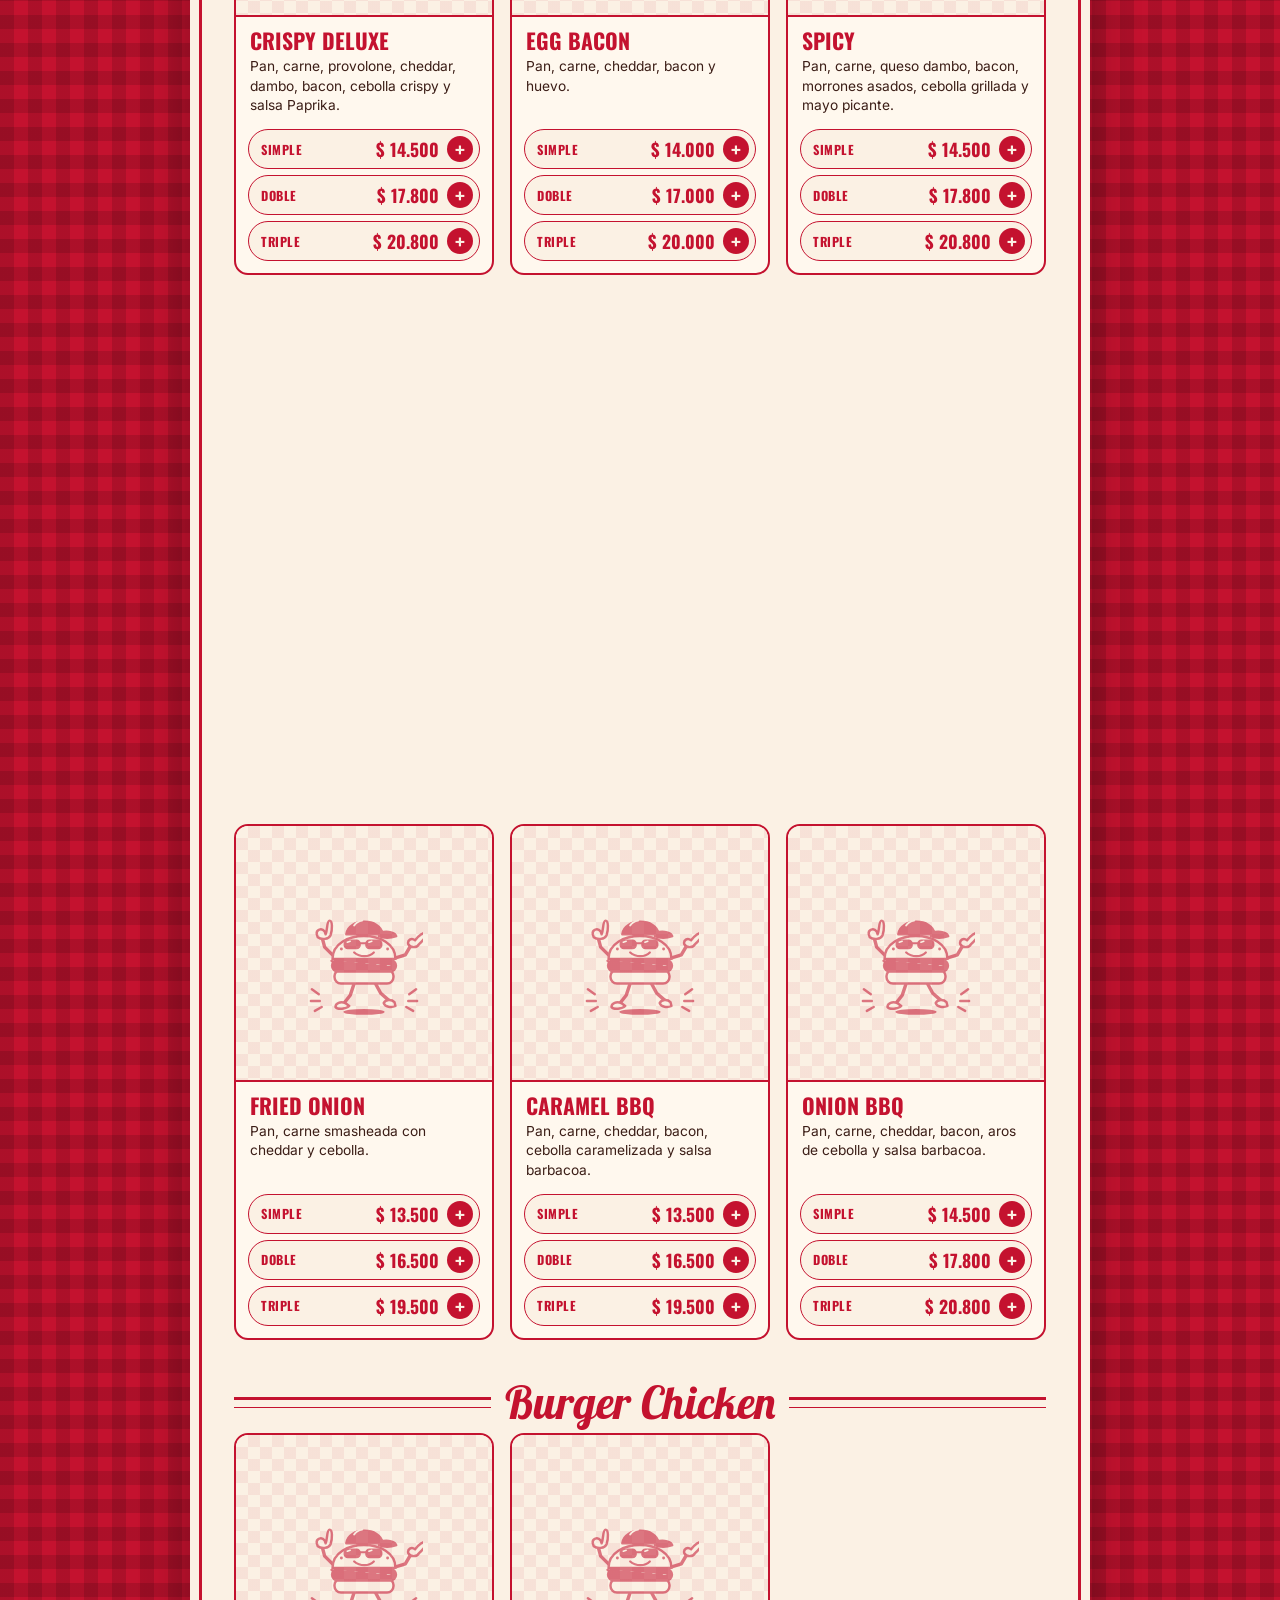
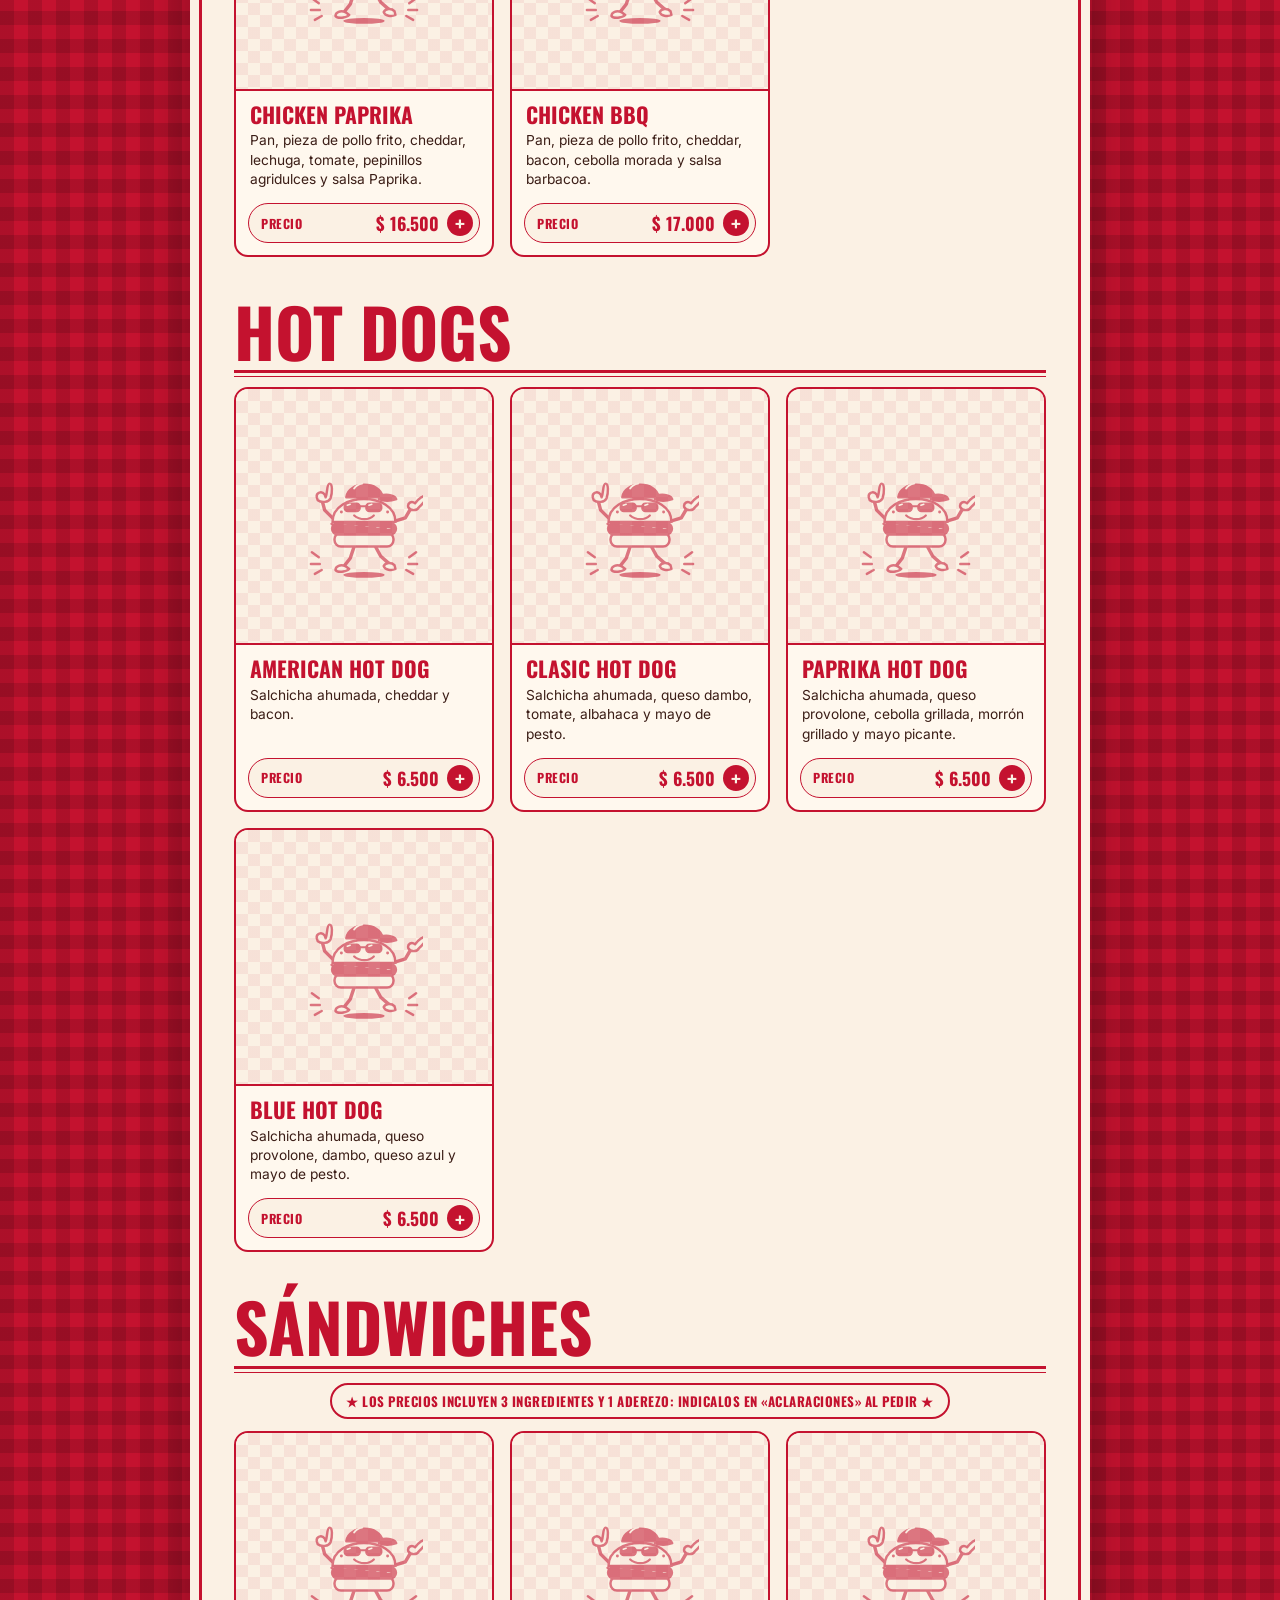
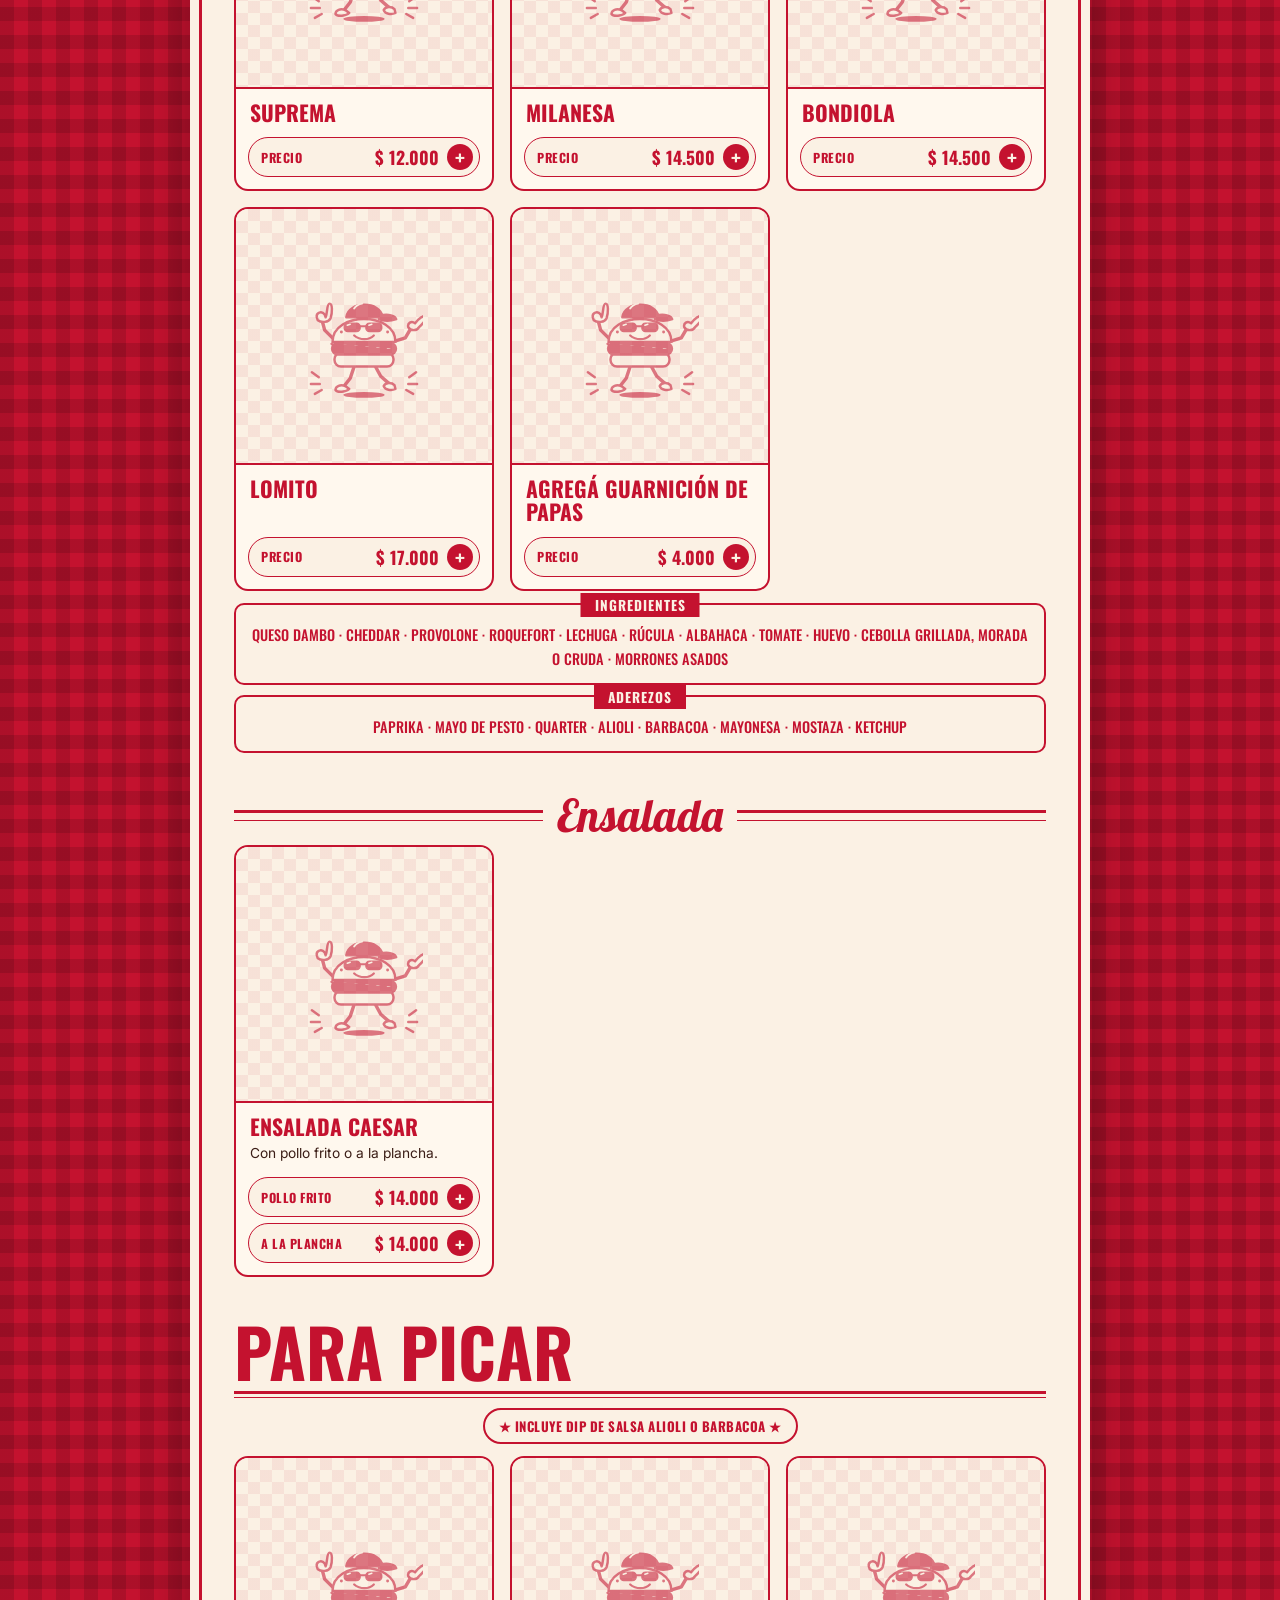
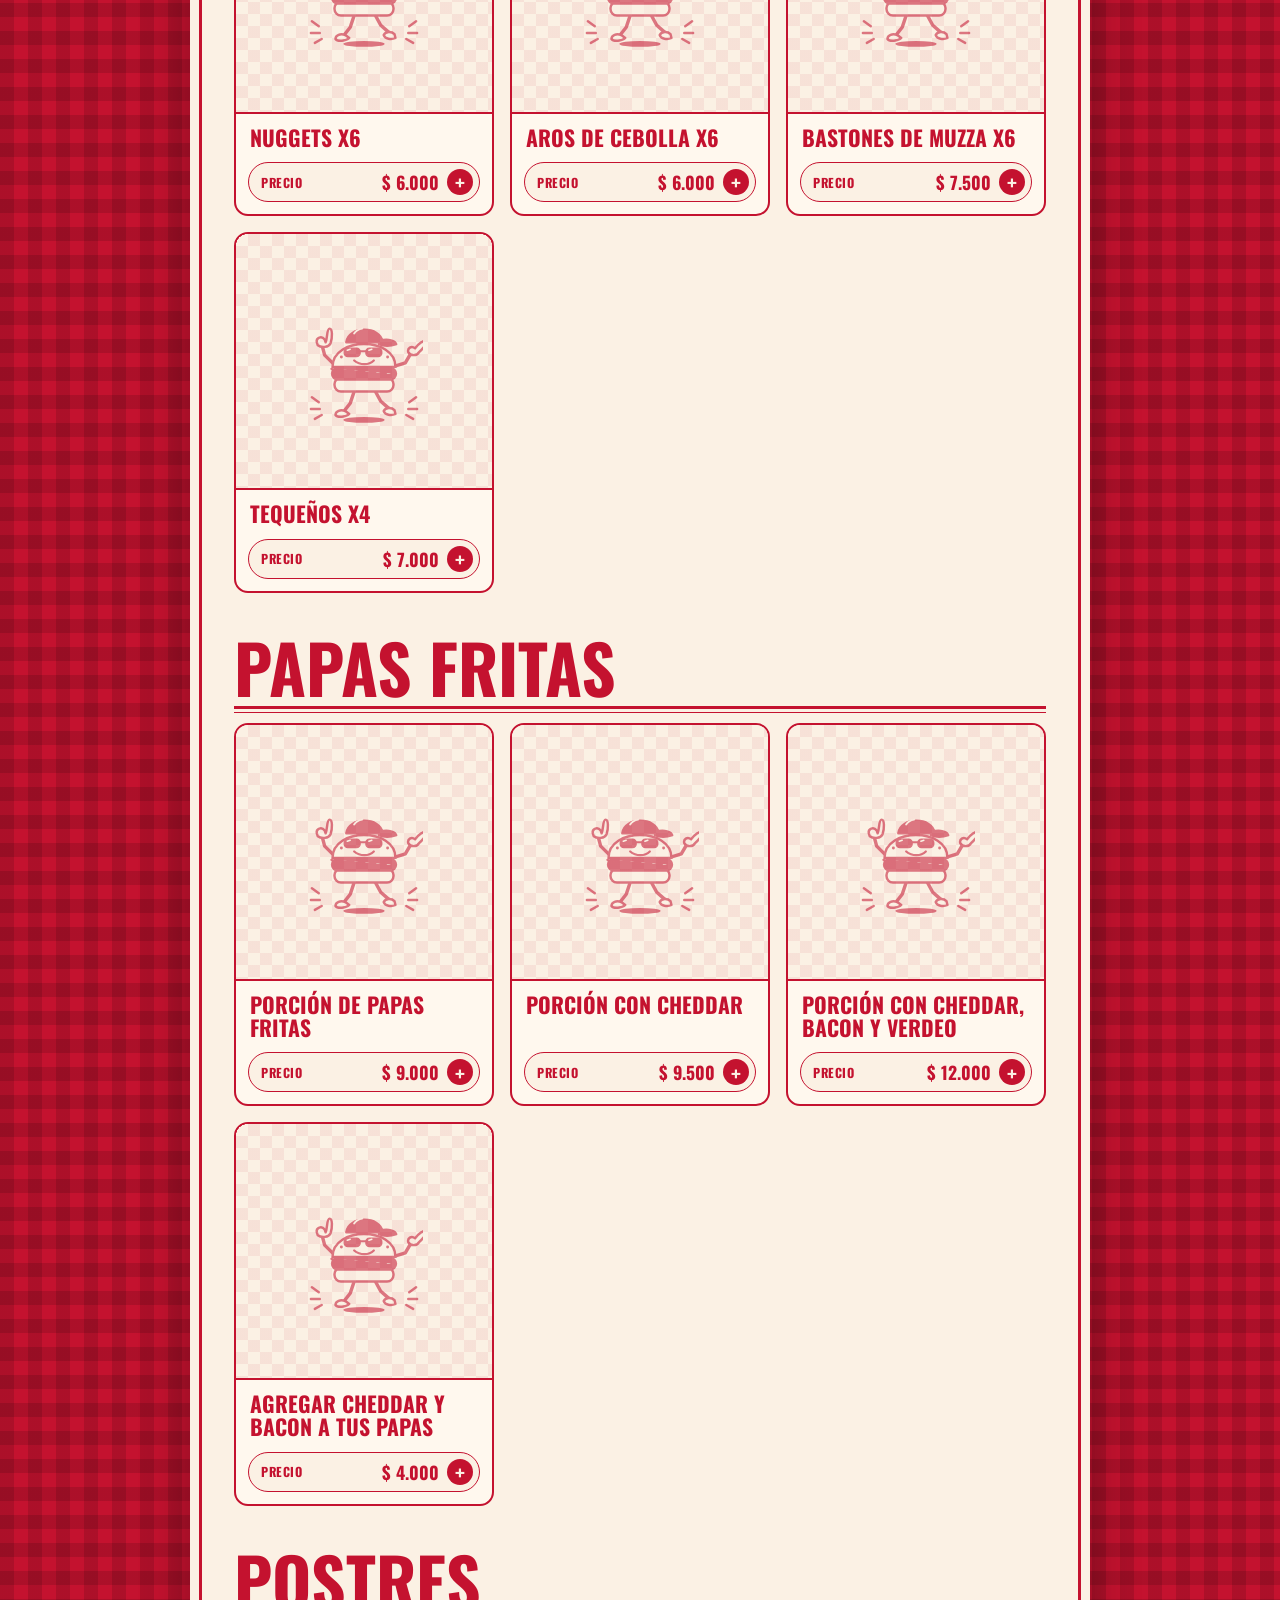
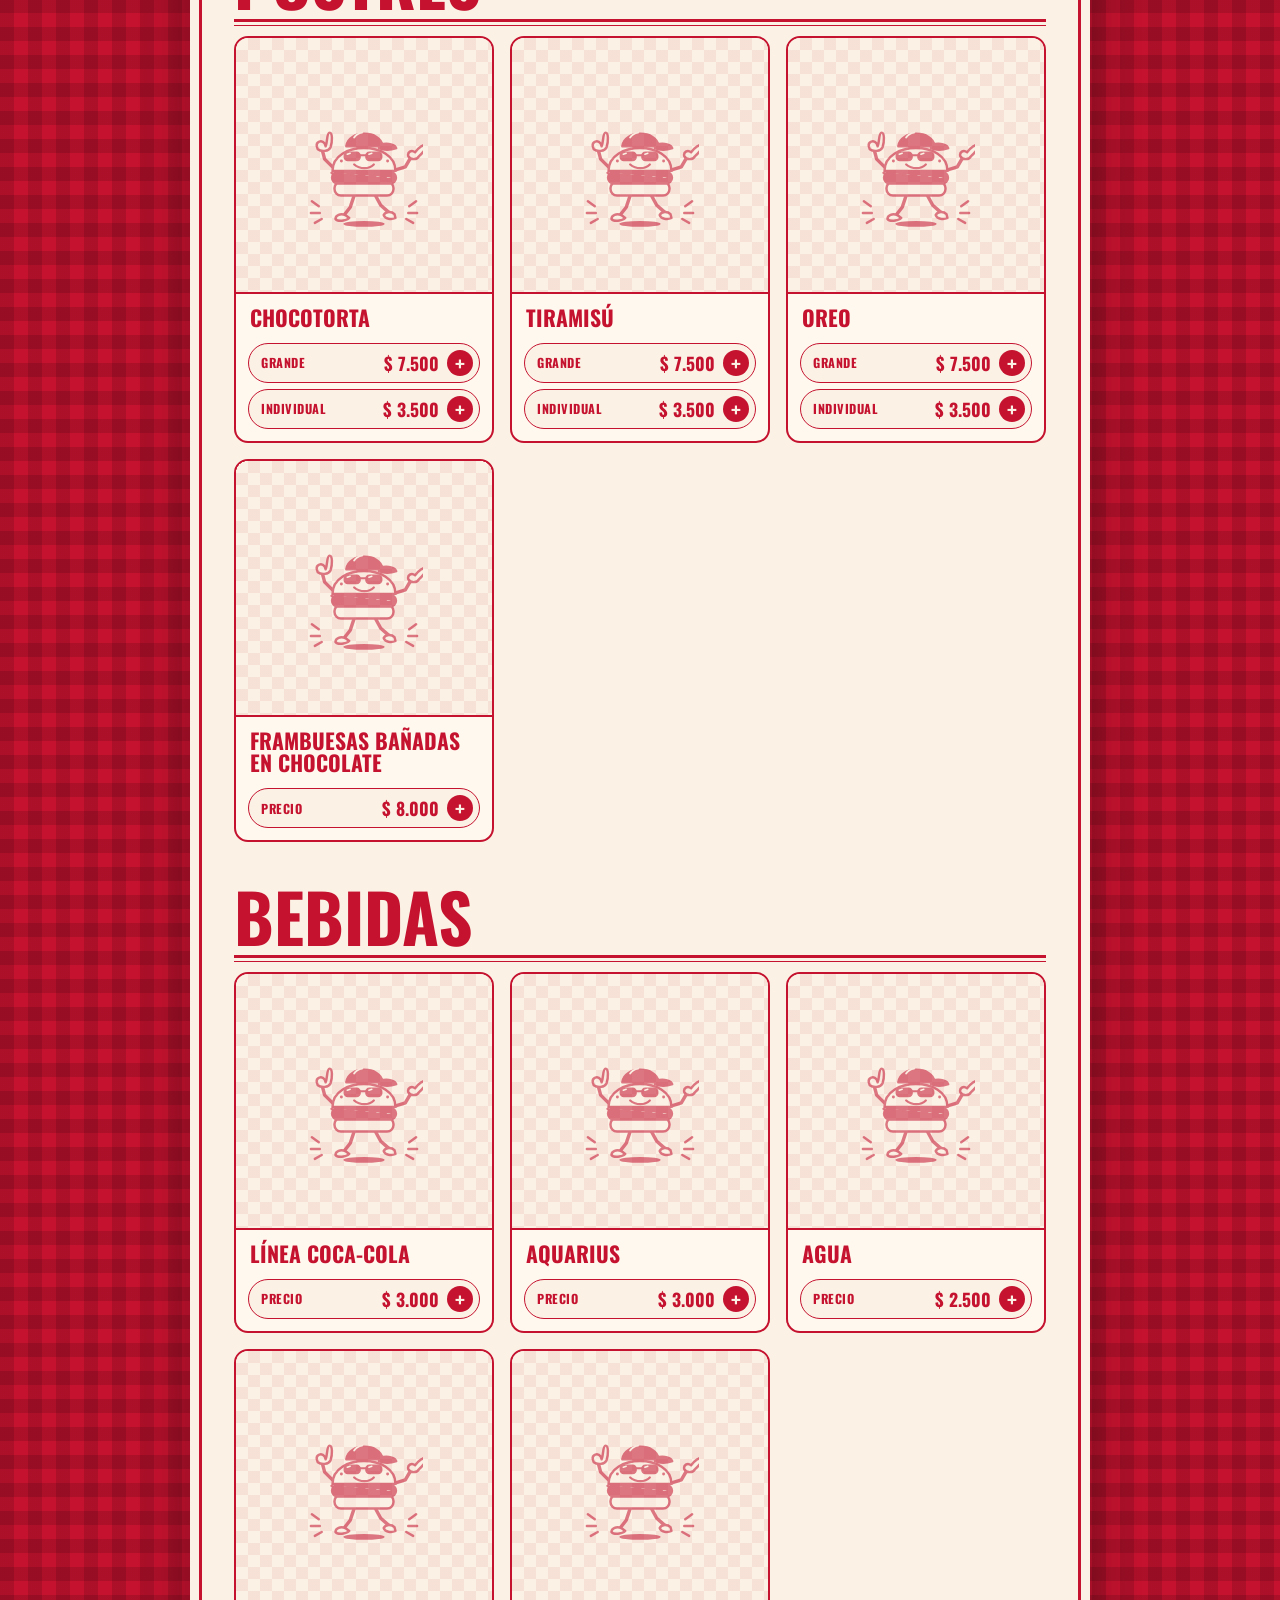
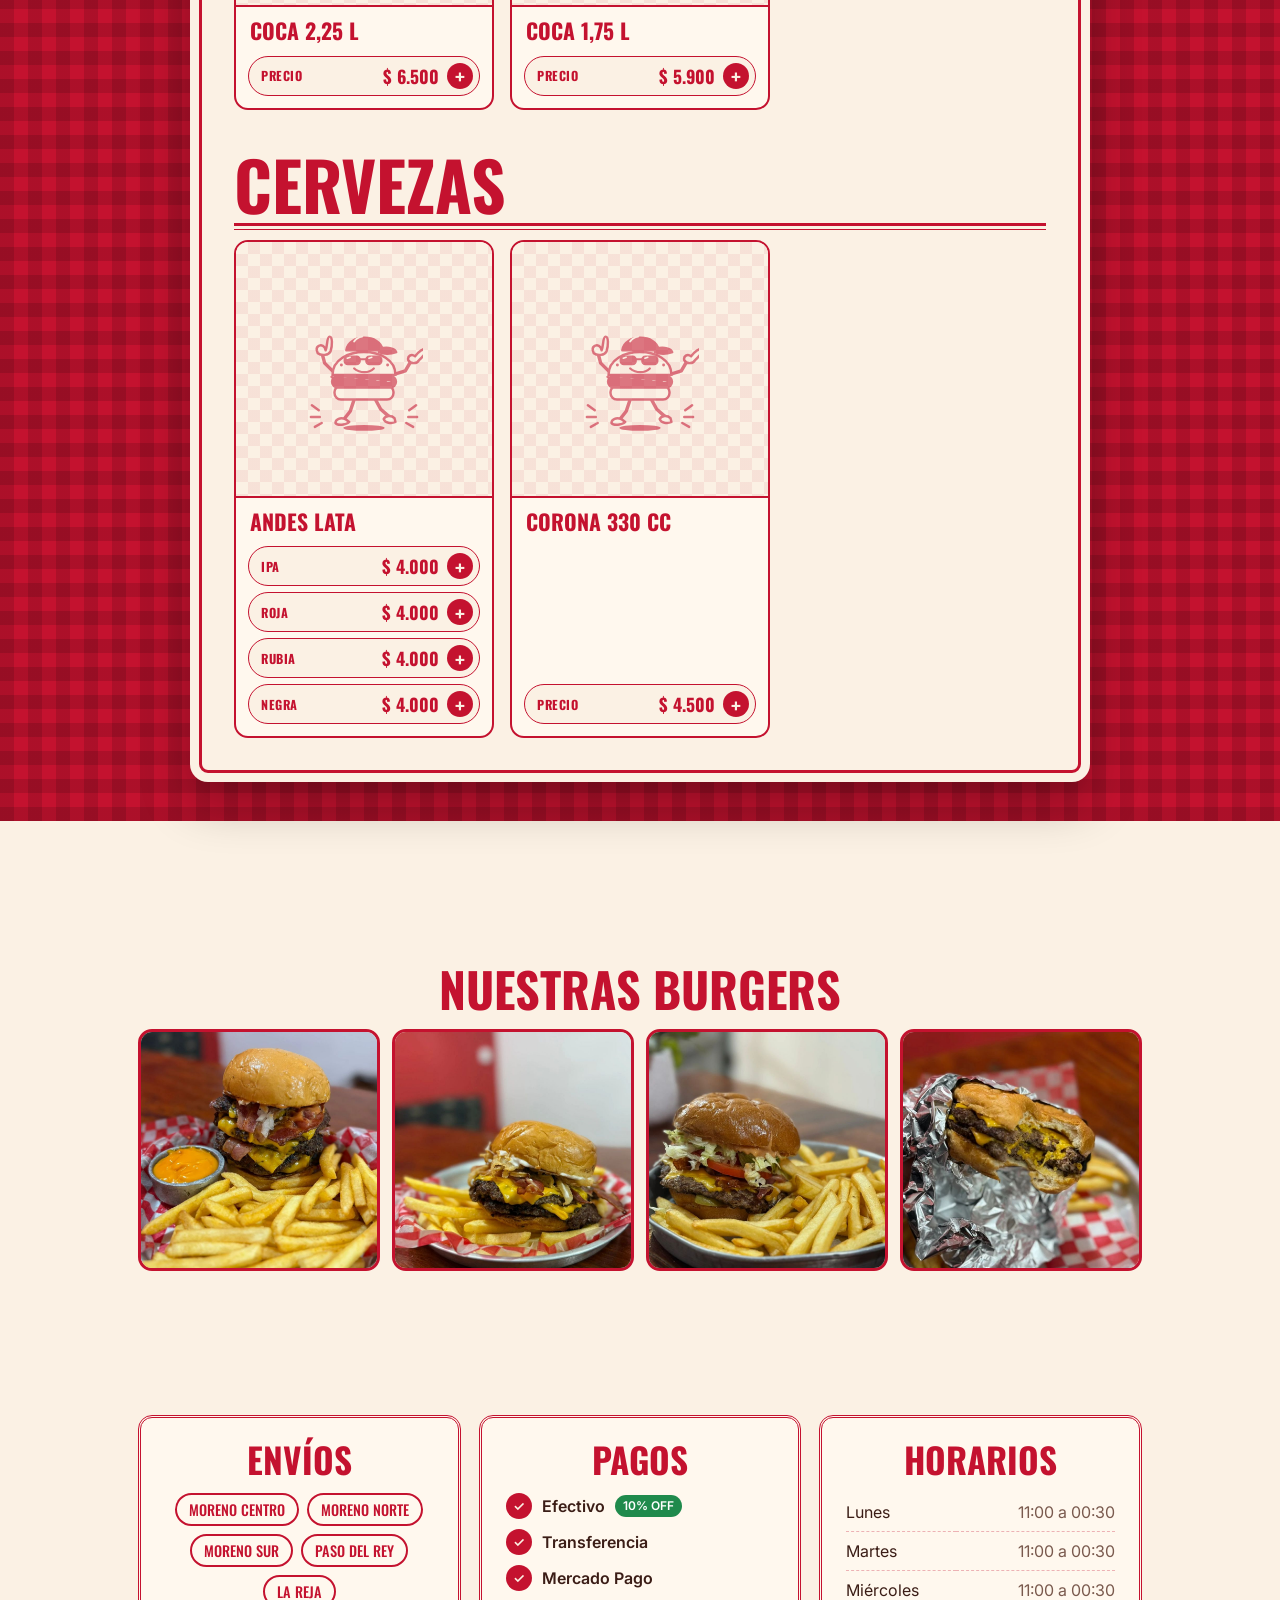
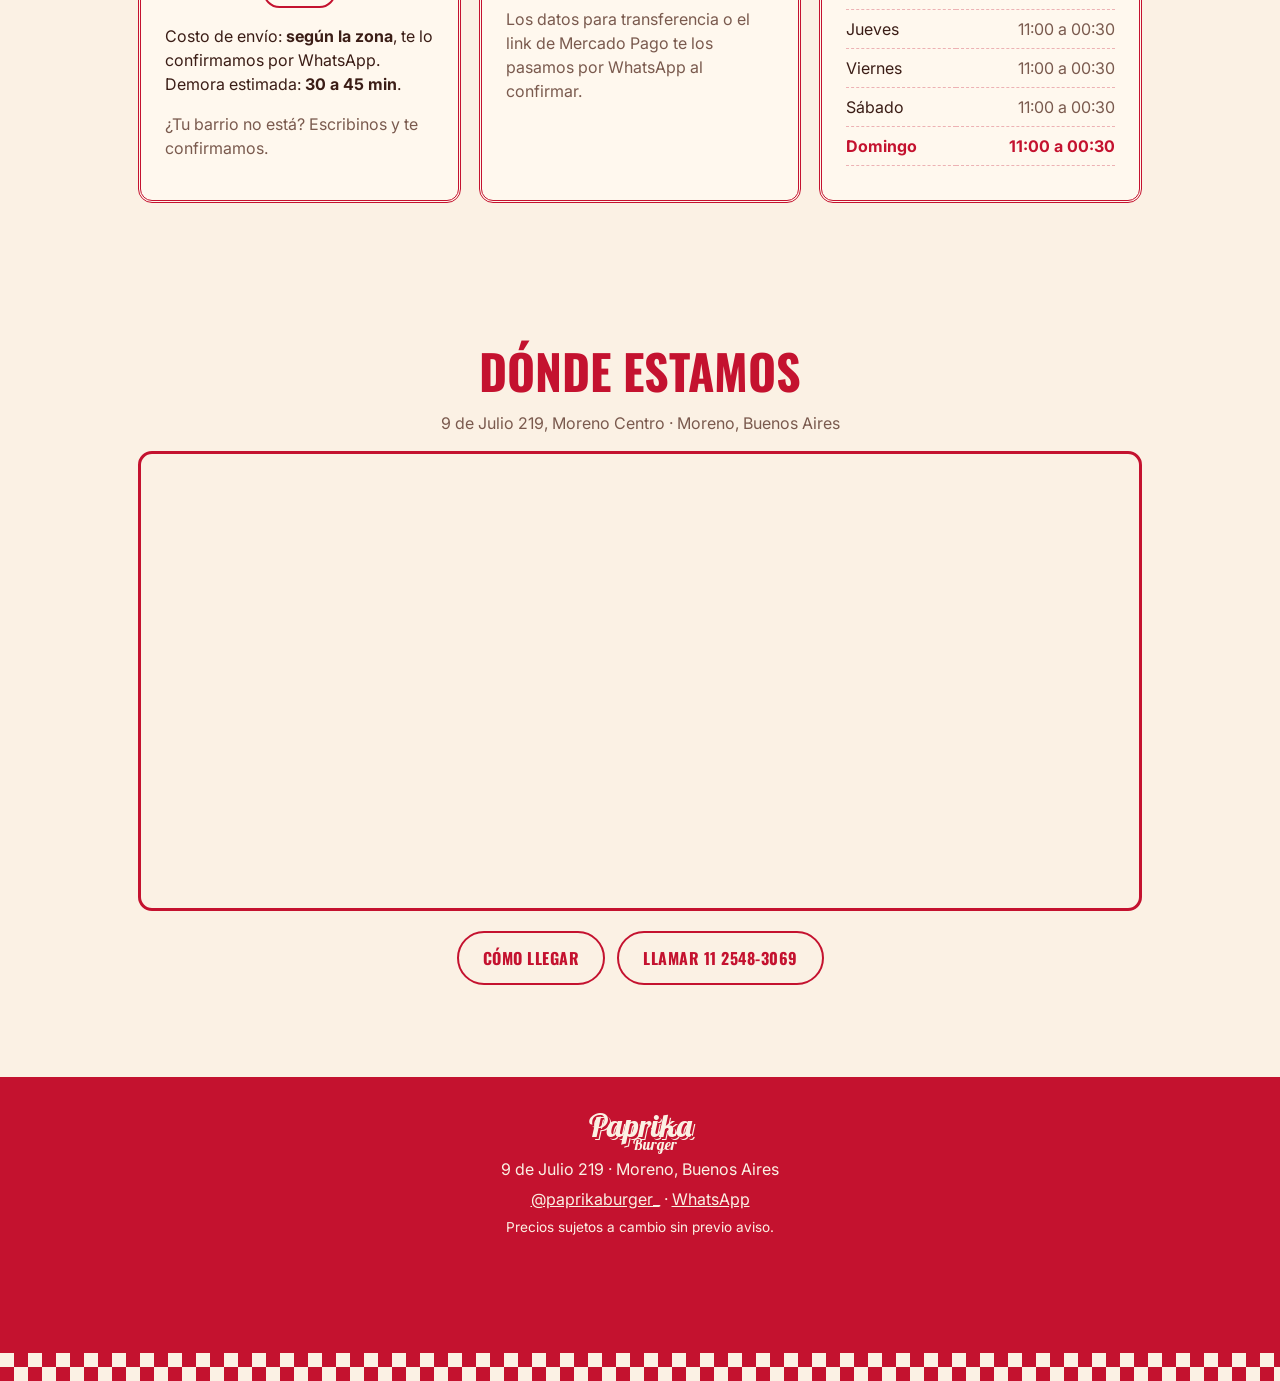
==== commit fadf9406: "Combos clickeables con ventana de detalle y animaciones Co-Authored-By: Claude Opus 5.5 <noreply@ant" ====
--- a/paprika-burger/index.html
+++ b/paprika-burger/index.html
@@ -44,7 +44,7 @@
     <section class="hero" id="inicio">
       <div class="hero-text">
         <h1 class="logo logo-xl"><span class="logo-main">Paprika</span><span class="logo-sub">Burger</span></h1>
-        <p class="tagline">La espera<br>vale cada<br>mordida</p>
+        <p class="tagline"><span>La espera</span><span>vale cada</span><span>mordida</span></p>
         <div class="hero-cta">
           <a href="#menu" class="btn btn-red">Ver carta y pedir</a>
           <a id="ig-hero" class="btn btn-line" target="_blank" rel="noopener">Instagram</a>
@@ -57,9 +57,7 @@
       </div>
     </section>
 
-    <div class="promo" id="promo">
-      <span>★</span> <strong id="promo-pct"></strong> de descuento abonando en efectivo <span>★</span>
-    </div>
+    <div class="promo" id="promo"><div class="marquee" id="marquee"></div></div>
 
     <section class="section combos" id="combos" aria-labelledby="combos-title">
       <p class="combo-kicker">Todos los días</p>
@@ -120,6 +118,14 @@
   </footer>
   <div class="checker" aria-hidden="true"></div>
 
+  <!-- Detalle de un producto o combo -->
+  <dialog class="detalle" id="detalle" aria-labelledby="detalle-titulo">
+    <button class="icon-btn detalle-close" id="detalle-close" aria-label="Cerrar">✕</button>
+    <div id="detalle-body"></div>
+  </dialog>
+
+  <div class="toast" id="toast" role="status" aria-live="polite"></div>
+
   <!-- Botón flotante del carrito -->
   <button class="cart-fab" id="cart-fab" aria-controls="cart" aria-expanded="false" hidden>
     <span class="cart-count" id="cart-count">0</span>
--- a/paprika-burger/styles.css
+++ b/paprika-burger/styles.css
@@ -347,6 +347,116 @@
 
 [hidden] { display: none !important; }
 
+/* ---------- Combos clickeables ---------- */
+.combo { cursor: pointer; transition: transform .25s cubic-bezier(.2,.9,.3,1.3), box-shadow .25s; }
+.combo:hover, .combo:focus-visible { transform: translateY(-6px) rotate(-1.5deg); box-shadow: 6px 8px 0 var(--red); outline: none; }
+.combo.hoy:hover { transform: translateY(-6px) scale(1.04); box-shadow: 0 0 0 4px var(--cream), 0 0 0 7px var(--red), 0 18px 30px rgba(196, 18, 47, .35); }
+.combo img { transition: transform .4s ease; }
+.combo:hover img { transform: scale(1.06); }
+.combo { overflow: visible; }
+.combo .ver-mas { font: 700 .8rem Oswald, sans-serif; text-transform: uppercase; letter-spacing: .5px; color: var(--red); opacity: .7; transition: opacity .2s, letter-spacing .2s; }
+.combo:hover .ver-mas { opacity: 1; letter-spacing: 1.5px; }
+.combo.hoy .ver-mas { color: var(--cream); }
+.combo.hoy { animation: glow 2.2s ease-in-out infinite; }
+@keyframes glow { 50% { box-shadow: 0 0 0 4px var(--cream), 0 0 0 7px var(--red), 0 0 28px 6px rgba(196, 18, 47, .45); } }
+.producto { cursor: pointer; }
+.producto-img img { transition: transform .4s ease; }
+.producto:hover .producto-img img { transform: scale(1.06); }
+.producto-img { overflow: hidden; }
+
+/* ---------- Ventana de detalle ---------- */
+.detalle {
+  width: min(780px, calc(100% - 24px)); max-height: calc(100% - 24px); padding: 0; border: 3px solid var(--red); border-radius: 20px;
+  background: var(--cream); color: var(--ink); overflow: auto; box-shadow: 10px 10px 0 var(--red);
+}
+.detalle::backdrop { background: rgba(40, 10, 5, .6); backdrop-filter: blur(3px); }
+.detalle[open] { animation: pop .4s cubic-bezier(.2,.9,.3,1.25); }
+.detalle[open]::backdrop { animation: fade .3s ease; }
+@keyframes pop { from { opacity: 0; transform: scale(.85) translateY(30px); } }
+@keyframes fade { from { opacity: 0; } }
+.detalle-close { position: absolute; top: 12px; right: 12px; z-index: 2; }
+#detalle-body { display: grid; grid-template-columns: 1fr 1fr; }
+.det-img { background: var(--cream-2); min-height: 100%; }
+.det-img img { width: 100%; height: 100%; object-fit: cover; aspect-ratio: 1; }
+.det-img.sin-foto { display: grid; place-items: center; background: repeating-conic-gradient(rgba(196, 18, 47, .07) 0 25%, transparent 0 50%) 0 0 / 24px 24px, var(--cream); }
+.det-img.sin-foto img { width: 50%; height: auto; opacity: .6; }
+.det-info { padding: 28px 24px 24px; display: flex; flex-direction: column; justify-content: center; gap: 12px; }
+.det-info > * { animation: subir .5s ease both; }
+.det-info > *:nth-child(2) { animation-delay: .06s; } .det-info > *:nth-child(3) { animation-delay: .12s; }
+.det-info > *:nth-child(4) { animation-delay: .18s; } .det-info > *:nth-child(5) { animation-delay: .24s; } .det-info > *:nth-child(6) { animation-delay: .3s; }
+@keyframes subir { from { opacity: 0; transform: translateY(14px); } }
+.det-kicker { margin: 0; font: 700 .9rem Oswald, sans-serif; text-transform: uppercase; letter-spacing: 1px; color: var(--red); }
+.det-info h3 { margin: 0; font: 700 clamp(2rem, 6vw, 2.8rem)/1 Oswald, sans-serif; text-transform: uppercase; color: var(--red); }
+.det-desc { margin: 0; font-size: 1rem; }
+.det-info .cat-note { margin: 0; }
+.det-info .producto-precios { padding: 4px 0 0; }
+.det-info .price { padding: 8px 8px 8px 14px; }
+.det-info .price strong { font-size: 1.3rem; }
+@media (max-width: 620px) {
+  #detalle-body { grid-template-columns: 1fr; }
+  .det-img img { aspect-ratio: 4 / 3; }
+  .det-info { padding: 18px 16px 20px; }
+}
+
+/* ---------- Aparición al hacer scroll ---------- */
+.reveal { opacity: 0; transform: translateY(32px) scale(.98); transition: opacity .7s ease, transform .7s cubic-bezier(.2,.8,.2,1); transition-delay: var(--d, 0s); }
+.reveal.visible { opacity: 1; transform: none; }
+.producto.reveal.visible { transition: opacity .7s ease var(--d, 0s), transform .7s cubic-bezier(.2,.8,.2,1) var(--d, 0s), box-shadow .15s; }
+.producto.reveal.visible:hover { transform: translateY(-3px); transition-delay: 0s; }
+.combo.reveal.visible { transition: opacity .7s ease var(--d, 0s), transform .7s cubic-bezier(.2,.8,.2,1) var(--d, 0s), box-shadow .25s; }
+.combo.reveal.visible:hover, .combo.reveal.visible:focus-visible { transform: translateY(-6px) rotate(-1.5deg); transition-delay: 0s; }
+.combo.hoy.reveal.visible { transform: scale(1.03); }
+.combo.hoy.reveal.visible:hover { transform: translateY(-6px) scale(1.05); }
+
+/* ---------- Entrada de la portada ---------- */
+.hero .logo-xl { animation: logoIn .9s cubic-bezier(.2,.9,.3,1.4) both; }
+@keyframes logoIn { from { opacity: 0; transform: scale(.4) rotate(-8deg); } }
+.tagline span { display: block; animation: subir .7s cubic-bezier(.2,.8,.2,1) both; }
+.tagline span:nth-child(1) { animation-delay: .35s; } .tagline span:nth-child(2) { animation-delay: .5s; } .tagline span:nth-child(3) { animation-delay: .65s; }
+.hero-cta, .hero-phone { animation: subir .7s ease .85s both; }
+.hero-phone { animation-delay: 1s; }
+.hero-photo { animation: fotoIn 1s cubic-bezier(.2,.9,.3,1.2) .2s both; transition: transform .4s ease; }
+@keyframes fotoIn { from { opacity: 0; transform: translateX(80px) rotate(12deg); } }
+.hero-art:hover .hero-photo { transform: rotate(-1deg) scale(1.02); }
+.hero-mascot { animation: mascotIn .8s cubic-bezier(.2,.9,.3,1.5) .9s both, bounce 2.4s ease-in-out 1.7s infinite; }
+@keyframes mascotIn { from { opacity: 0; transform: translateY(60px) scale(.3) rotate(-30deg); } }
+.btn-red { position: relative; overflow: hidden; }
+.btn-red::after { content: ""; position: absolute; inset: 0; background: linear-gradient(110deg, transparent 30%, rgba(255,255,255,.35) 50%, transparent 70%); transform: translateX(-100%); animation: brillo 3.5s ease-in-out 2s infinite; }
+@keyframes brillo { 30%, 100% { transform: translateX(100%); } }
+
+/* ---------- Cinta de la promo y bordes a cuadros ---------- */
+.promo { padding: 14px 0; overflow: hidden; white-space: nowrap; }
+.marquee { display: flex; width: max-content; animation: cinta 28s linear infinite; }
+.promo:hover .marquee { animation-play-state: paused; }
+.marquee-track { display: flex; }
+.marquee-track span { padding: 0 28px; }
+@keyframes cinta { to { transform: translateX(-50%); } }
+.checker { animation: cuadros 6s linear infinite; }
+@keyframes cuadros { to { background-position: 56px 0; } }
+
+/* ---------- Barra superior ---------- */
+.topbar { transition: box-shadow .3s, padding .3s; }
+.topbar.scrolled { box-shadow: 0 6px 20px rgba(60, 20, 10, .12); }
+
+/* ---------- Carrito: aviso, puntito volador y rebote ---------- */
+.toast {
+  position: fixed; left: 50%; bottom: 92px; z-index: 70; transform: translate(-50%, 20px); opacity: 0; pointer-events: none;
+  background: var(--ink); color: var(--cream); padding: 10px 18px; border-radius: 999px; font-weight: 600; font-size: .92rem;
+  box-shadow: 0 8px 24px rgba(0,0,0,.25); transition: opacity .25s, transform .25s; white-space: nowrap; max-width: calc(100% - 32px); overflow: hidden; text-overflow: ellipsis;
+}
+.toast.show { opacity: 1; transform: translate(-50%, 0); }
+.fly { position: fixed; z-index: 80; width: 24px; height: 24px; border-radius: 50%; background: var(--red); border: 3px solid var(--cream); pointer-events: none; box-shadow: 0 4px 10px rgba(0,0,0,.3); }
+.cart-fab:not([hidden]) { animation: fabIn .5s cubic-bezier(.2,.9,.3,1.4); }
+@keyframes fabIn { from { transform: translate(-50%, 120px); } }
+.cart-fab.bump { animation: bump .45s cubic-bezier(.2,.9,.3,1.6); }
+@keyframes bump { 40% { transform: translateX(-50%) scale(1.08); } }
+.cart-fab .cart-count { transition: transform .2s; }
+.cart-fab.bump .cart-count { transform: scale(1.3); }
+.price:active, .btn:active { transform: scale(.95); }
+
+
+
+
 @media (prefers-reduced-motion: reduce) {
   * { animation: none !important; transition: none !important; scroll-behavior: auto !important; }
 }
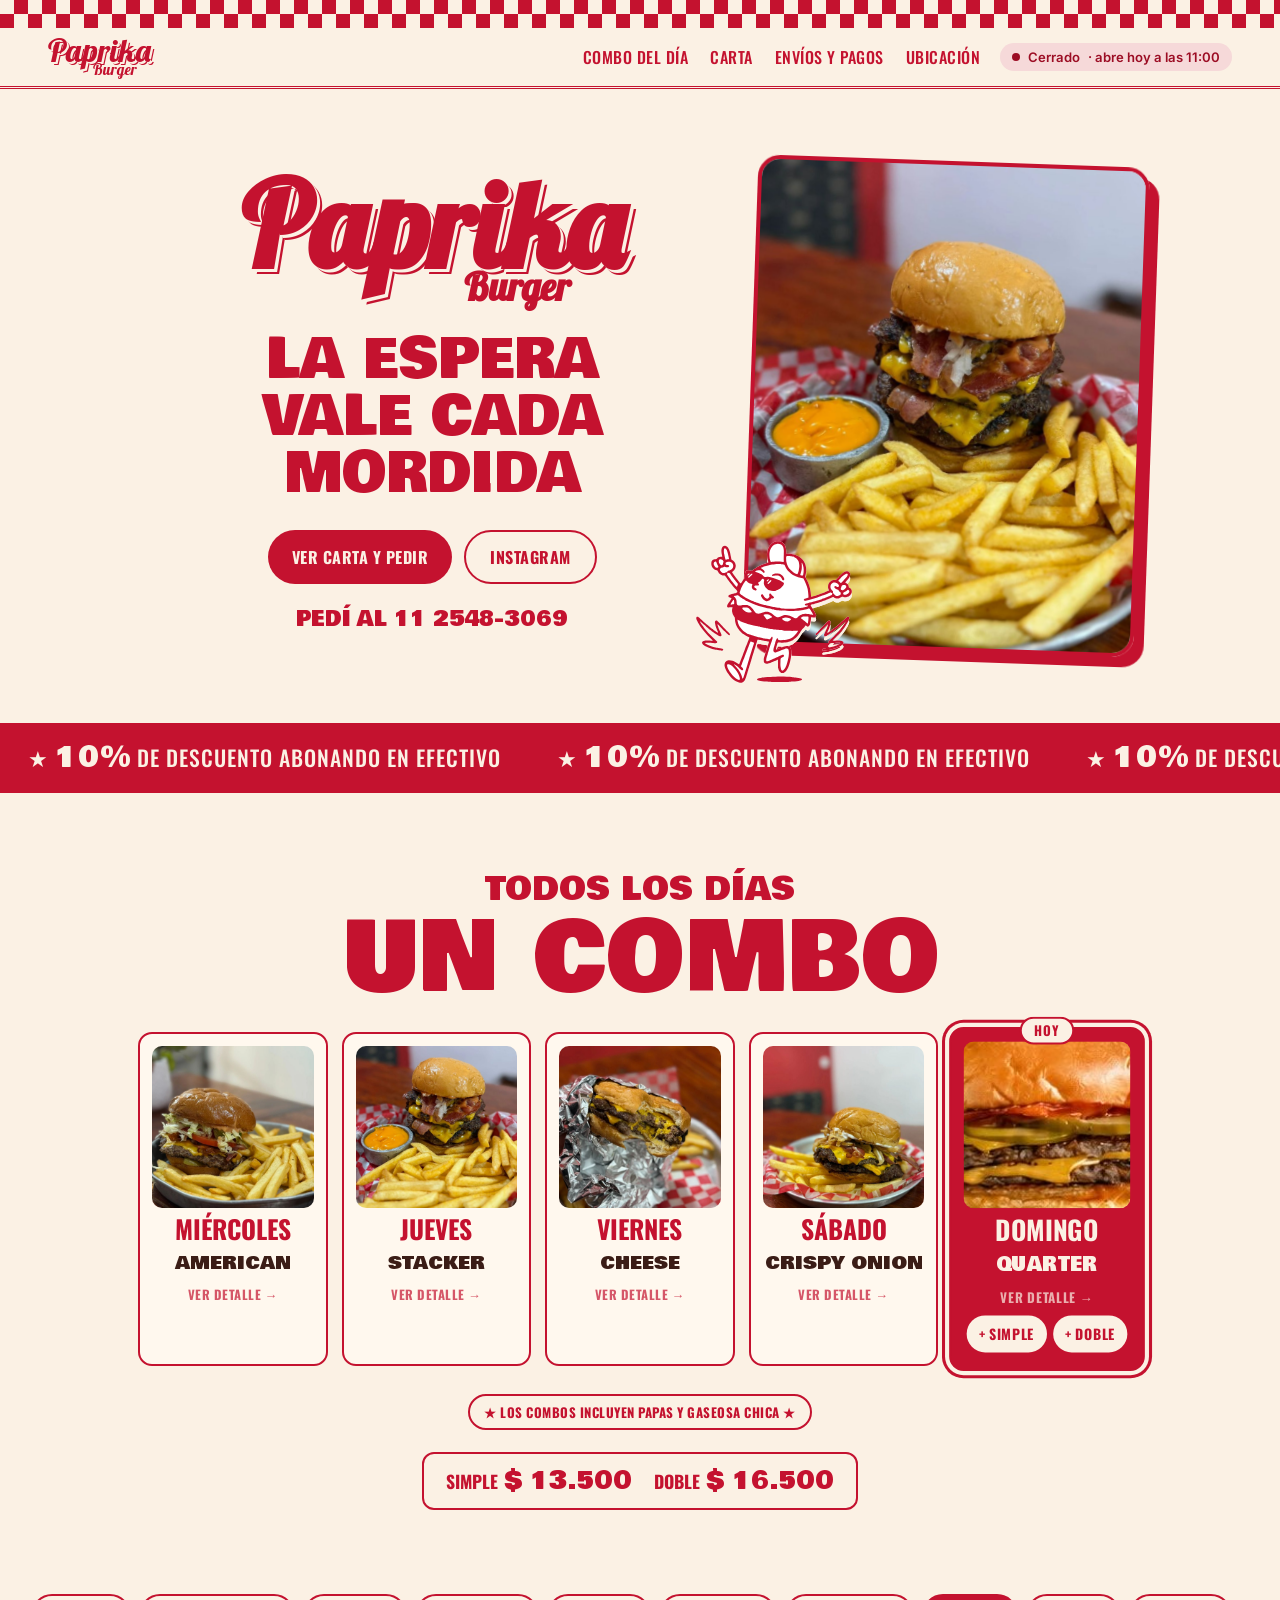
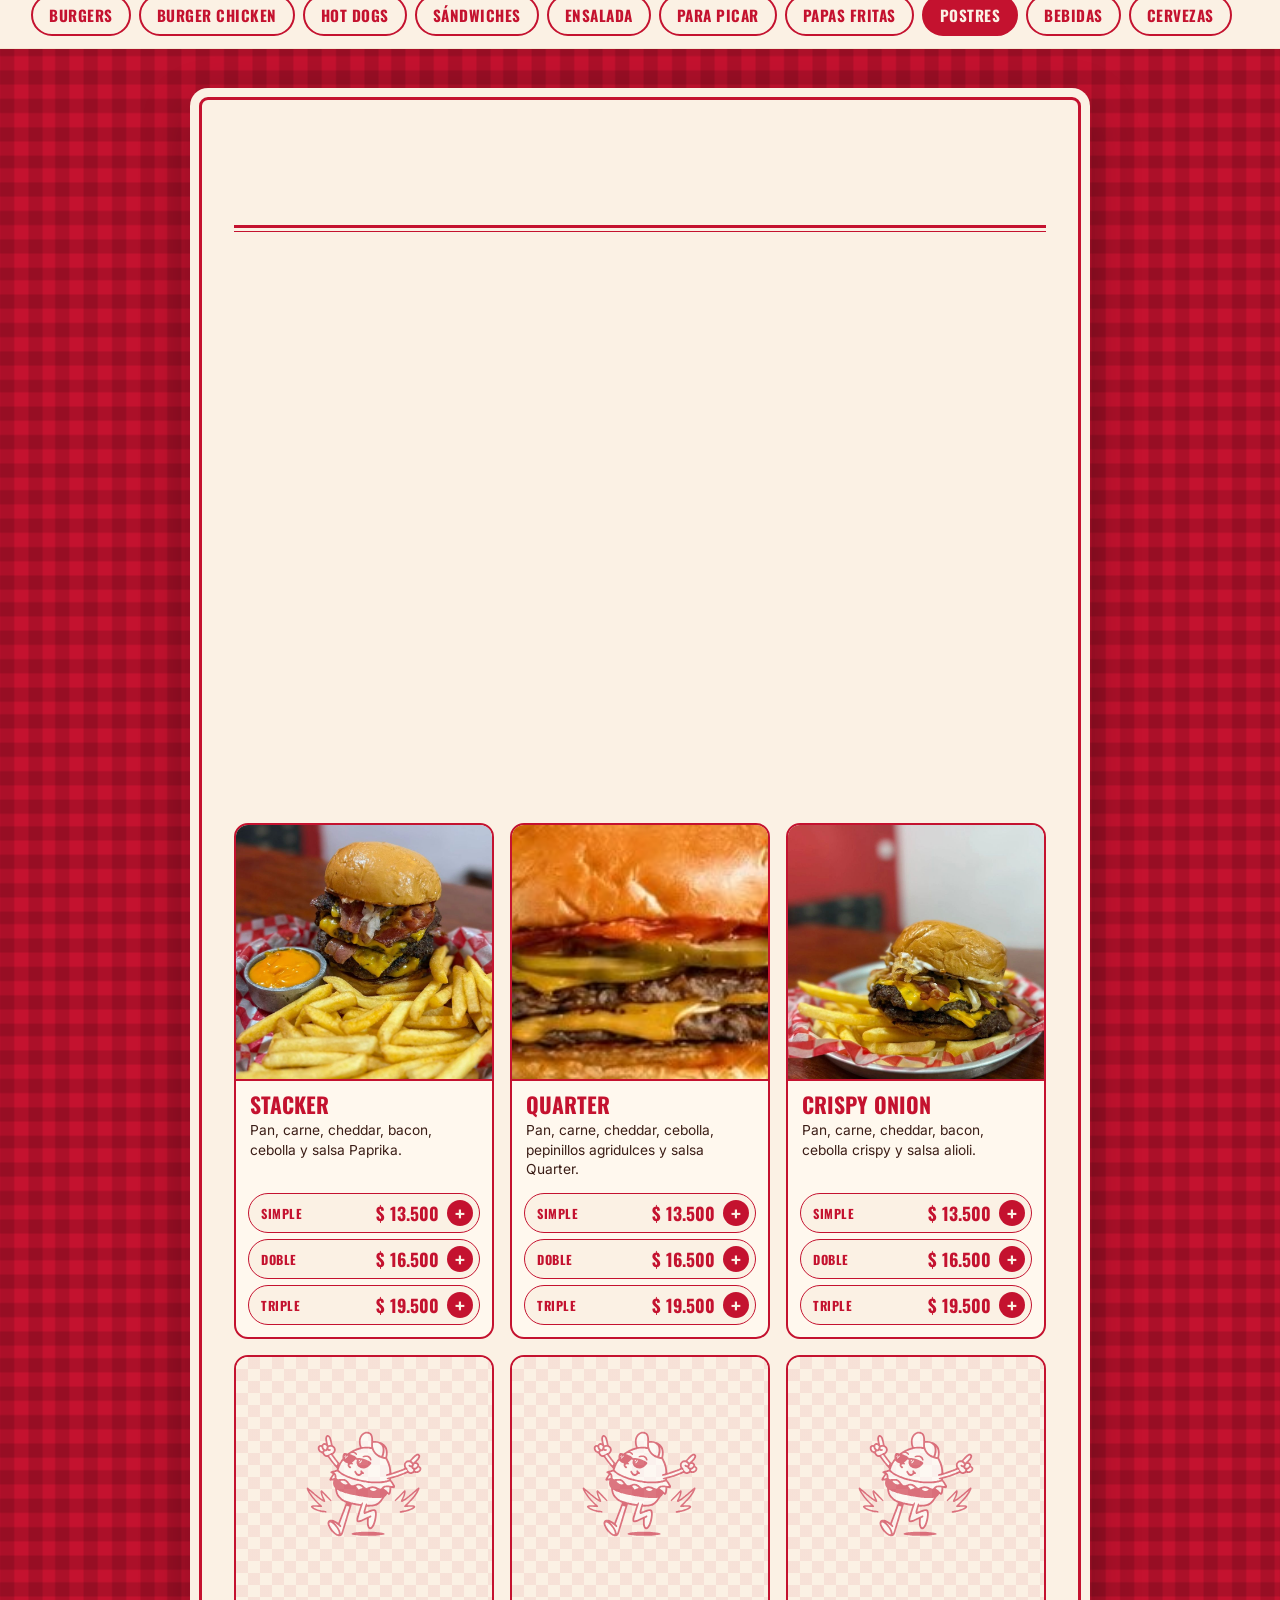
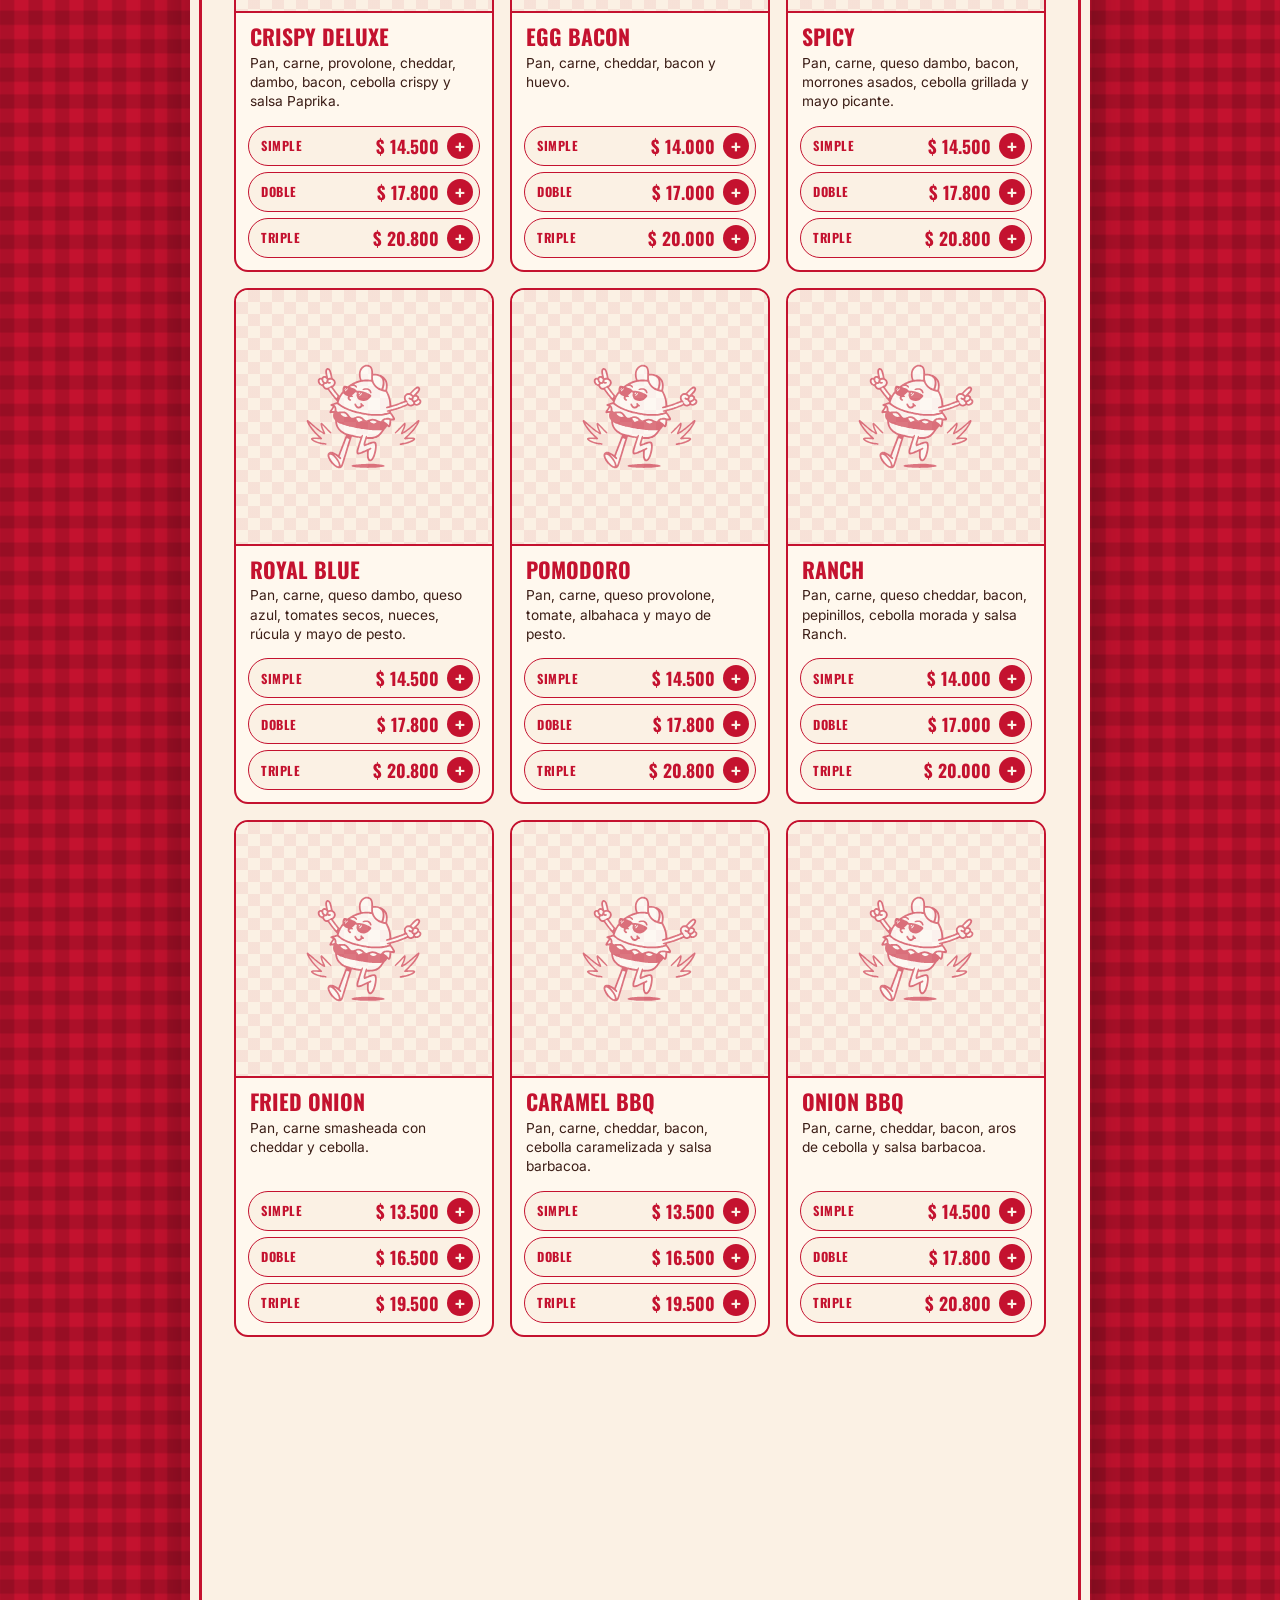
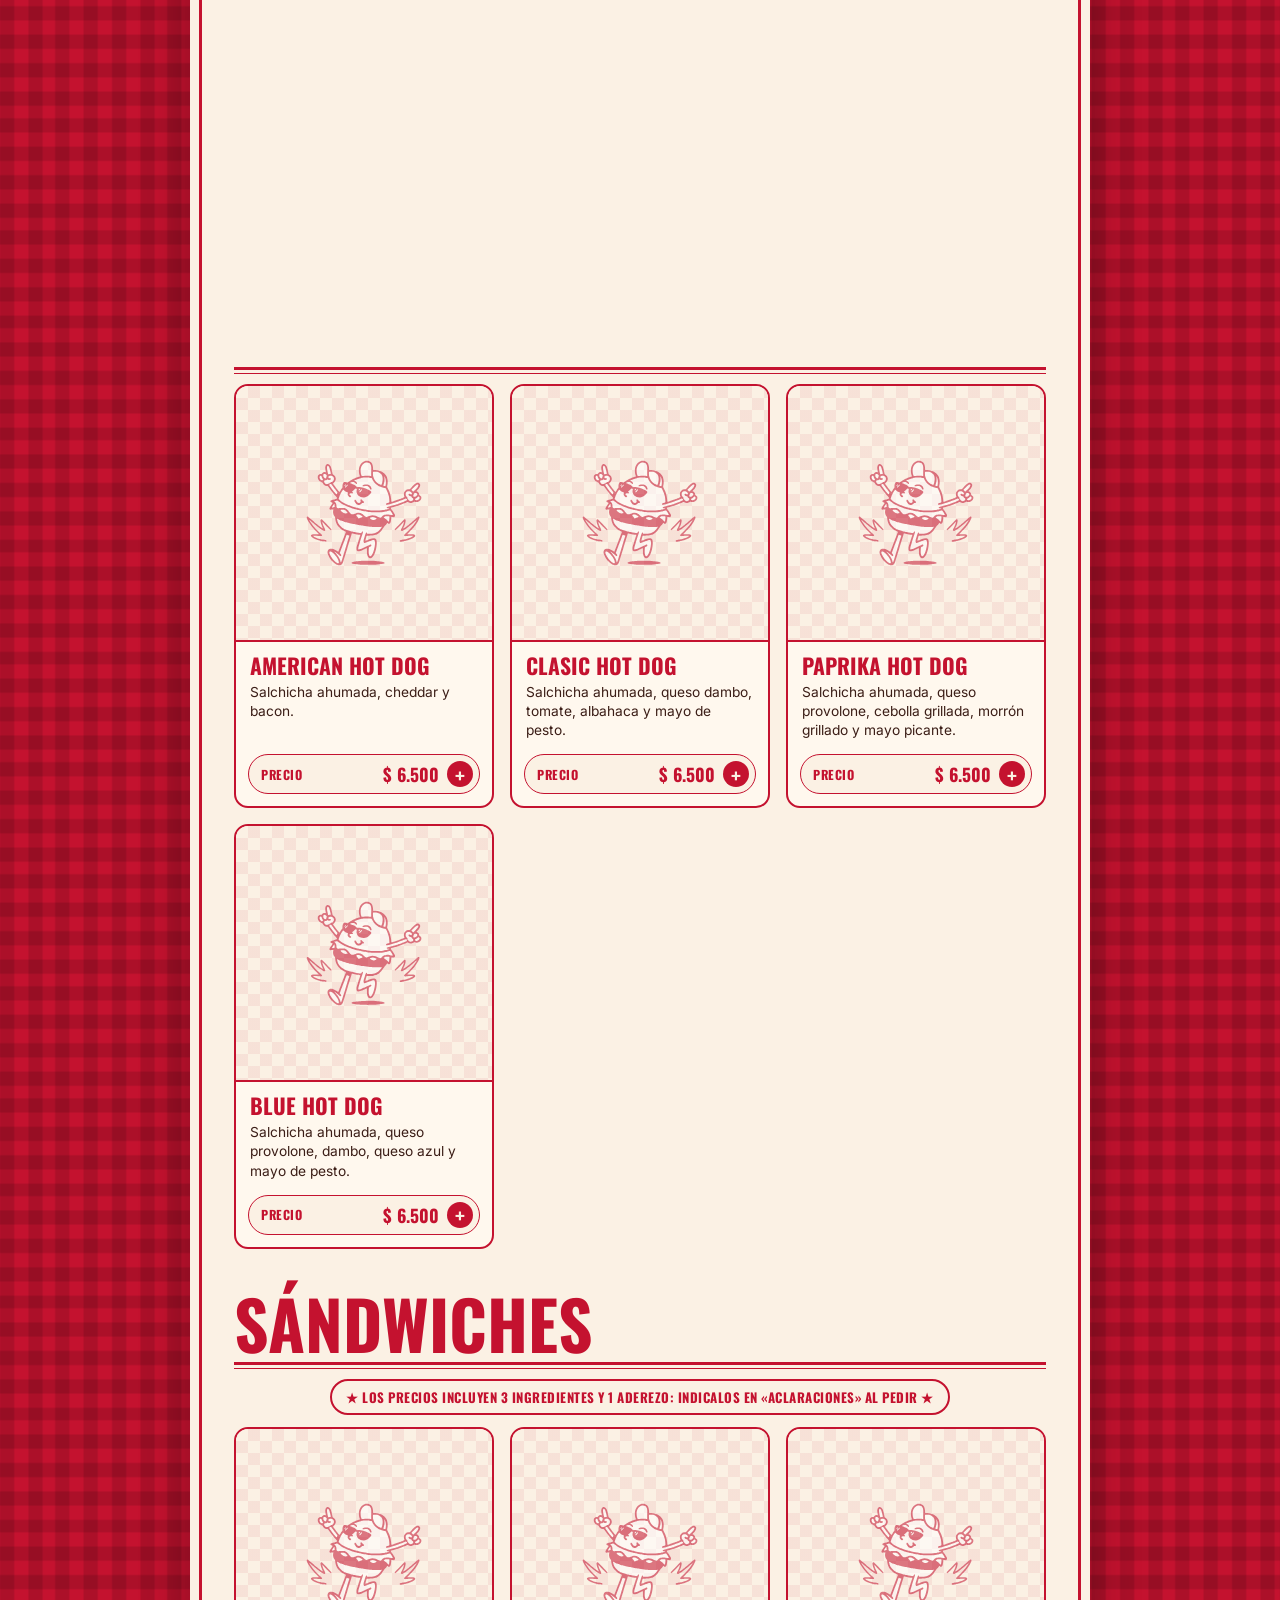
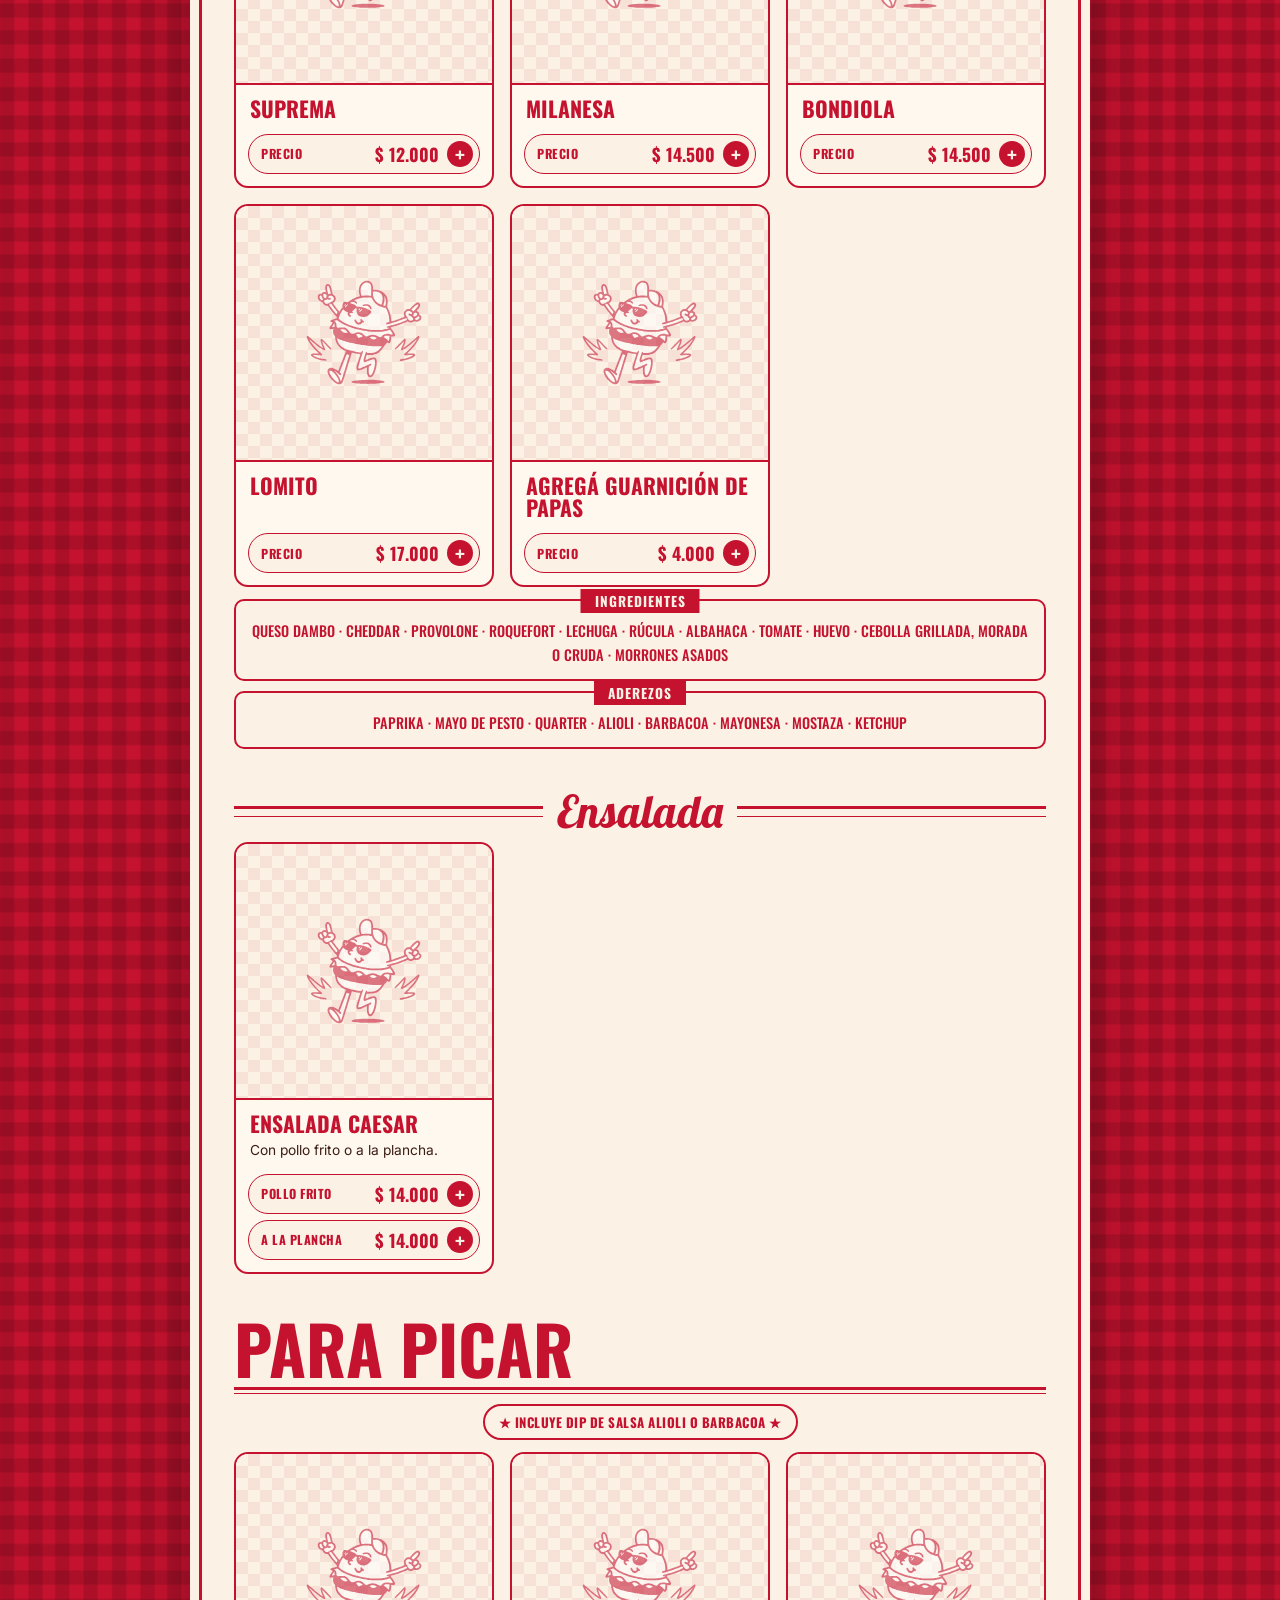
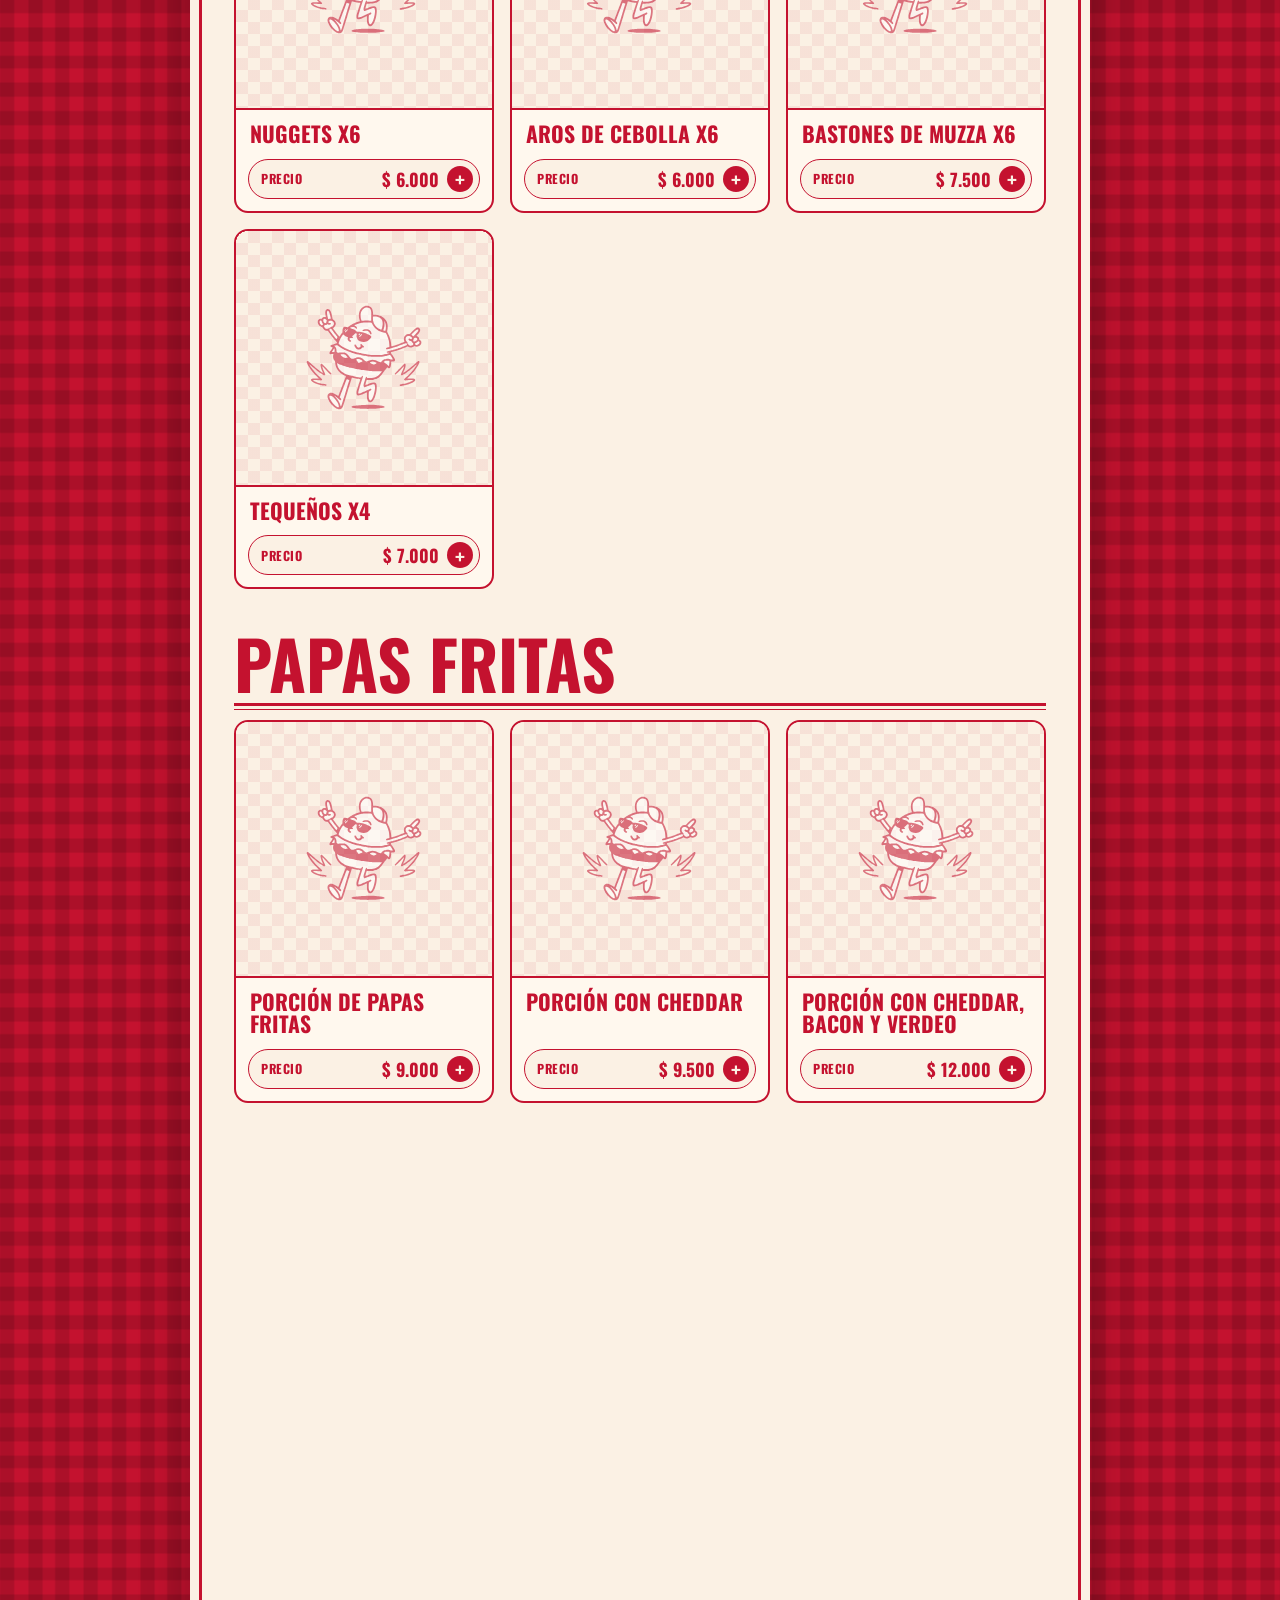
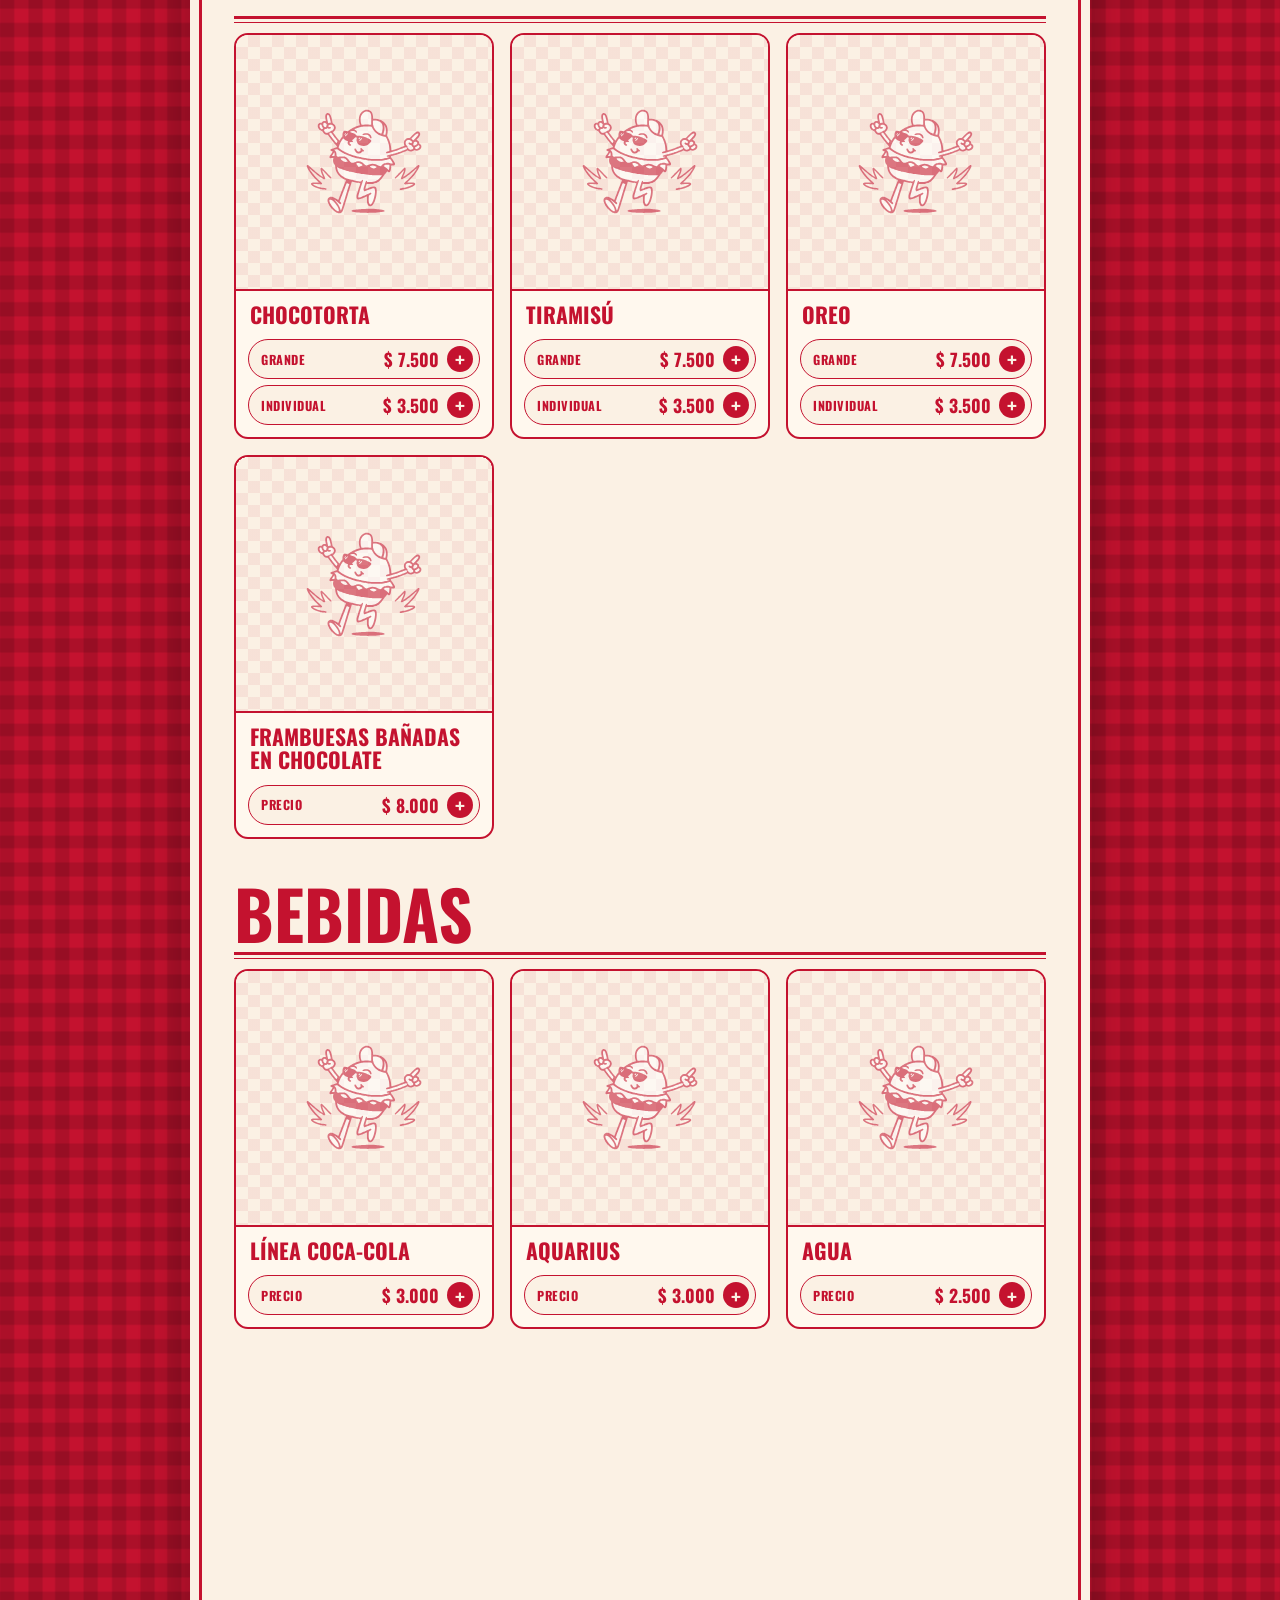
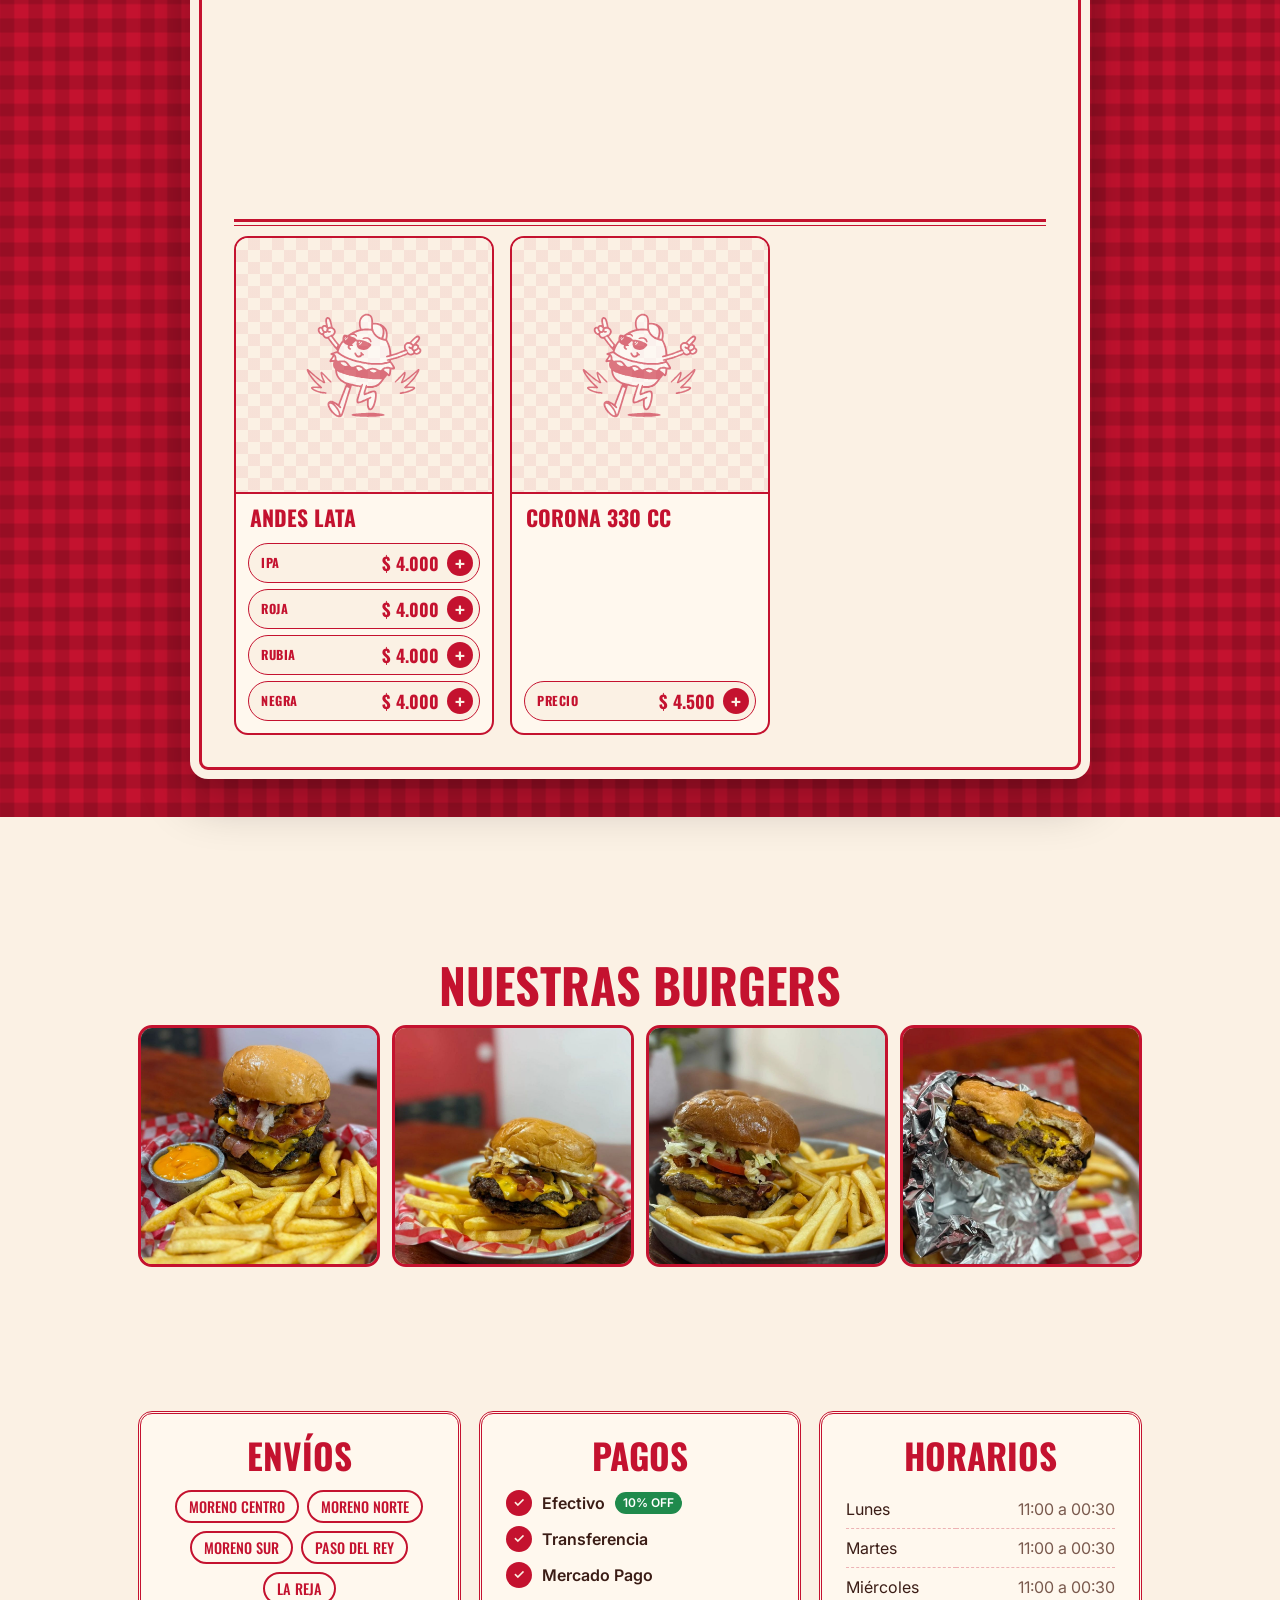
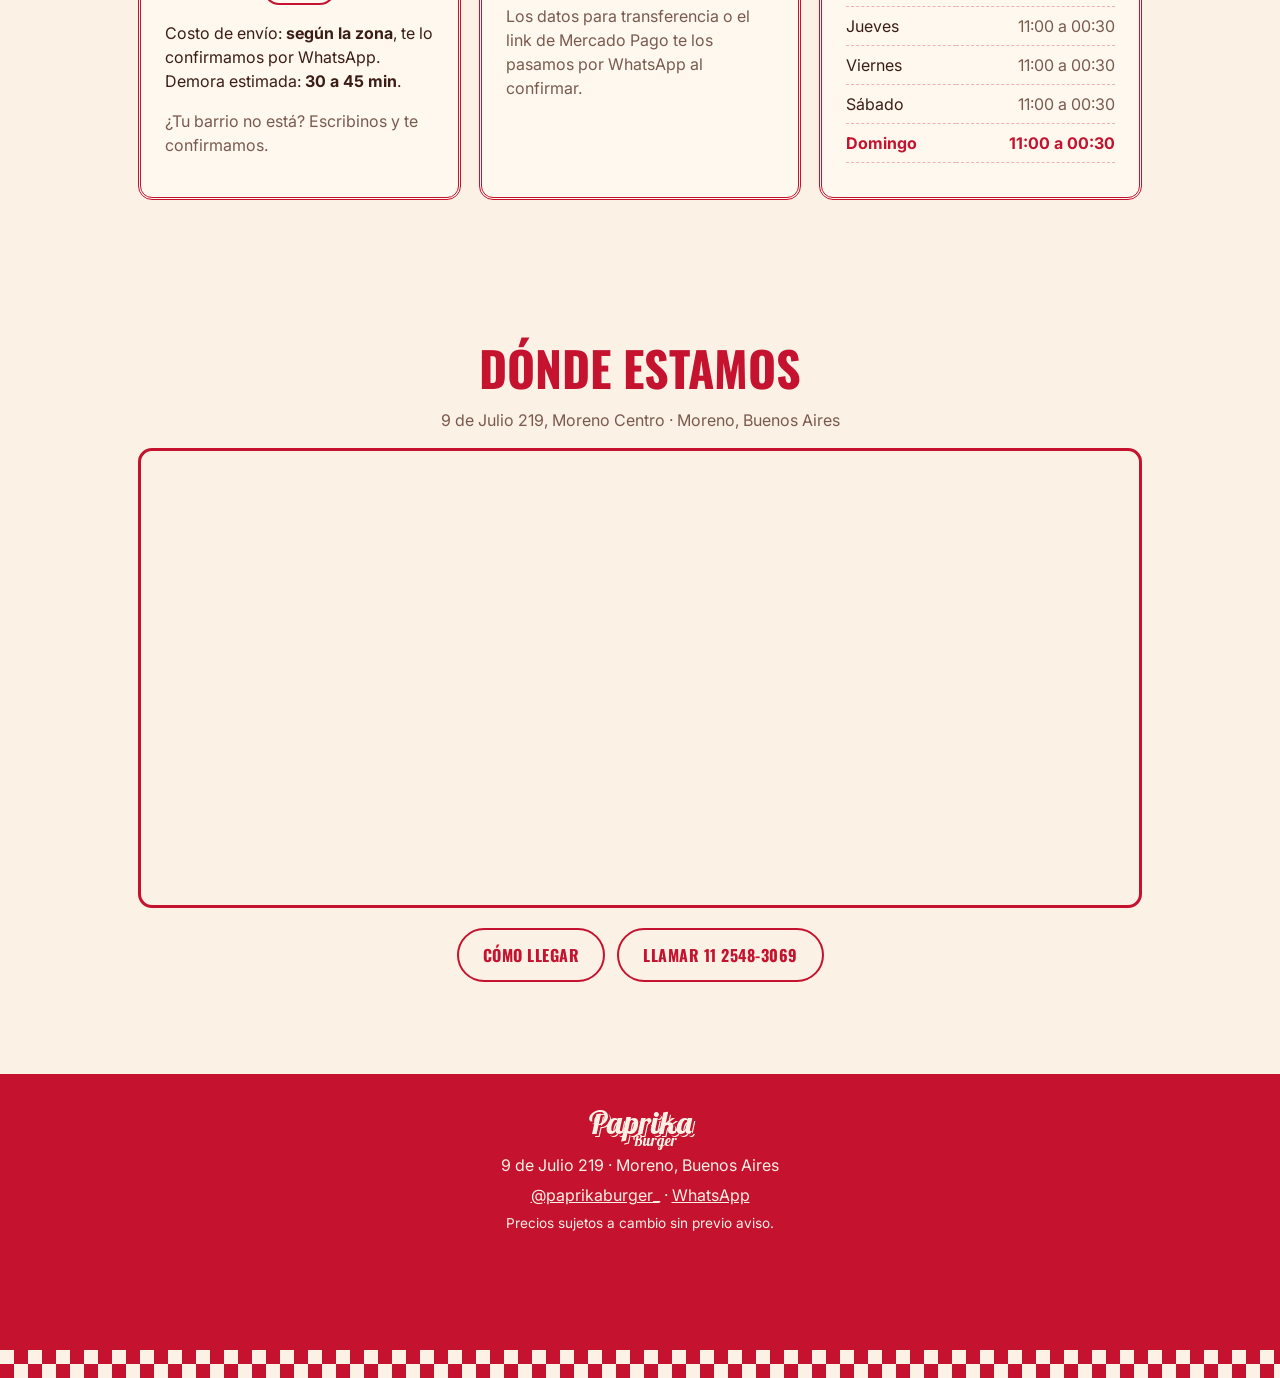
==== commit af260271: "Usar la mascota original de la marca en la web y como ícono Co-Authored-By: Claude Opus 5.5 <noreply" ====
--- a/paprika-burger/index.html
+++ b/paprika-burger/index.html
@@ -8,6 +8,8 @@
   <link rel="canonical" href="https://paprikaburger.com.ar/">
   <meta name="theme-color" content="#c4122f">
   <link rel="icon" href="favicon.svg" type="image/svg+xml">
+  <link rel="icon" href="favicon-32.png" sizes="32x32" type="image/png">
+  <link rel="apple-touch-icon" href="apple-touch-icon.png">
 
   <meta name="geo.region" content="AR-B">
   <meta name="geo.placename" content="Moreno, Buenos Aires">
@@ -17,7 +19,7 @@
   <meta property="og:title" content="Paprika Burger · Hamburguesería en Moreno">
   <meta property="og:description" content="La espera vale cada mordida. Pedí online y recibilo en tu casa.">
   <meta property="og:url" content="https://paprikaburger.com.ar/">
-  <meta property="og:image" content="https://paprikaburger.com.ar/img/mascota.svg">
+  <meta property="og:image" content="https://paprikaburger.com.ar/img/stacker.jpg">
 
   <link rel="preconnect" href="https://fonts.googleapis.com">
   <link rel="preconnect" href="https://fonts.gstatic.com" crossorigin>
@@ -53,7 +55,7 @@
       </div>
       <div class="hero-art">
         <img class="hero-photo" src="img/stacker.jpg" alt="Stacker triple de Paprika Burger con papas fritas" width="900" height="1200" fetchpriority="high">
-        <img class="hero-mascot" src="img/mascota.svg" alt="" width="240" height="260">
+        <img class="hero-mascot" src="img/mascota.svg" alt="" width="283" height="258">
       </div>
     </section>
 
--- a/paprika-burger/styles.css
+++ b/paprika-burger/styles.css
@@ -91,13 +91,13 @@
 .hero-phone a { text-decoration: none; white-space: nowrap; }
 .hero-art { position: relative; max-width: 400px; margin: auto; width: 100%; }
 .hero-photo { width: 100%; height: auto; aspect-ratio: 4 / 5; object-fit: cover; border-radius: 22px; border: 4px solid var(--red); box-shadow: 10px 10px 0 var(--red); transform: rotate(2deg); }
-.hero-mascot { position: absolute; left: -46px; bottom: -30px; width: 130px; animation: bounce 2.4s ease-in-out infinite; filter: drop-shadow(0 4px 0 var(--cream)); }
+.hero-mascot { position: absolute; left: -56px; bottom: -34px; width: 160px; height: auto; animation: bounce 2.4s ease-in-out infinite; filter: drop-shadow(0 4px 0 var(--cream)); }
 @keyframes bounce { 50% { transform: translateY(-10px) rotate(-2deg); } }
 
 @media (max-width: 760px) {
   .hero { grid-template-columns: 1fr; }
   .hero-art { max-width: 300px; }
-  .hero-mascot { width: 96px; left: -20px; }
+  .hero-mascot { width: 110px; left: -22px; }
 }
 
 .promo {
@@ -162,7 +162,7 @@
   margin: 0; font-family: Oswald, Impact, sans-serif; font-weight: 700; text-transform: uppercase;
   color: var(--red); font-size: clamp(2.6rem, 8vw, 4.2rem); line-height: 1;
 }
-.cat-head img { width: 84px; margin-left: auto; }
+.cat-head img { width: 96px; height: auto; margin-left: auto; }
 .cat-head::after { content: none; }
 .rule { height: 7px; border-top: 3px solid var(--red); border-bottom: 1.5px solid var(--red); margin-bottom: 10px; }
 
